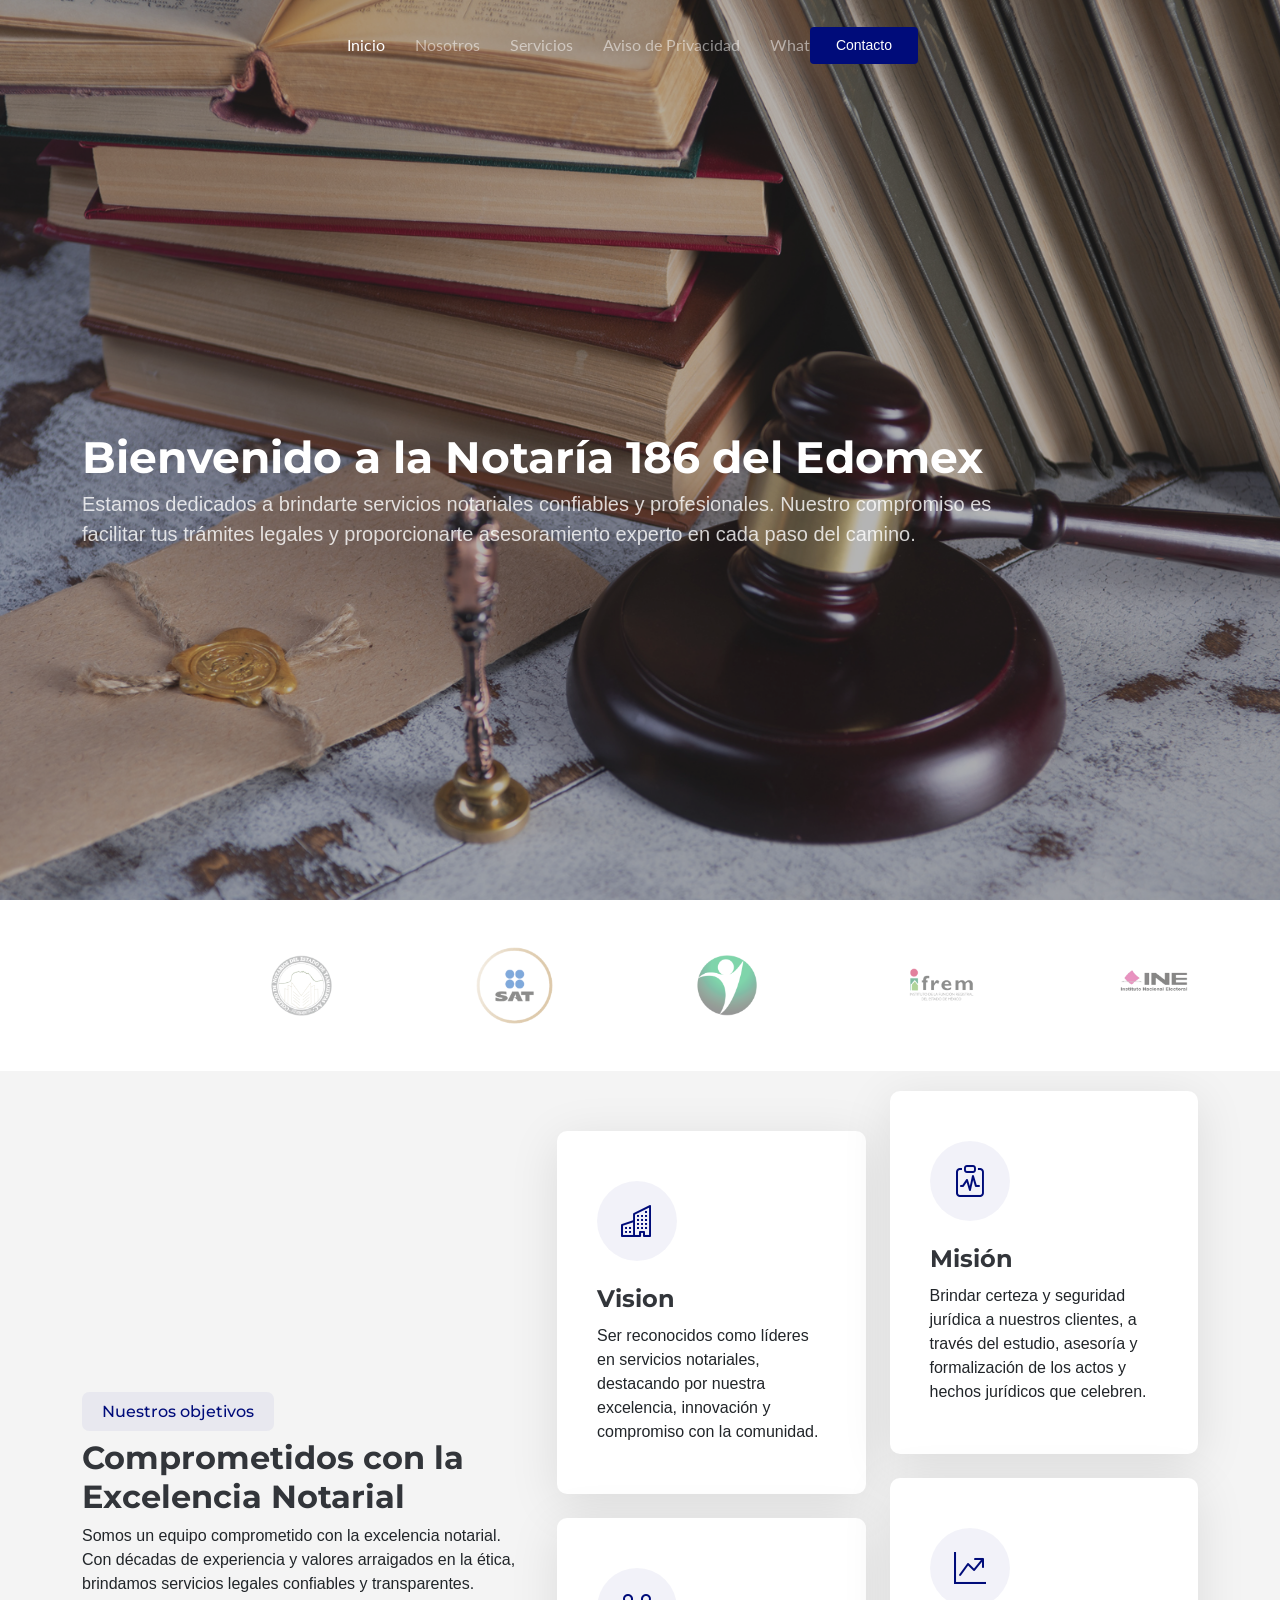
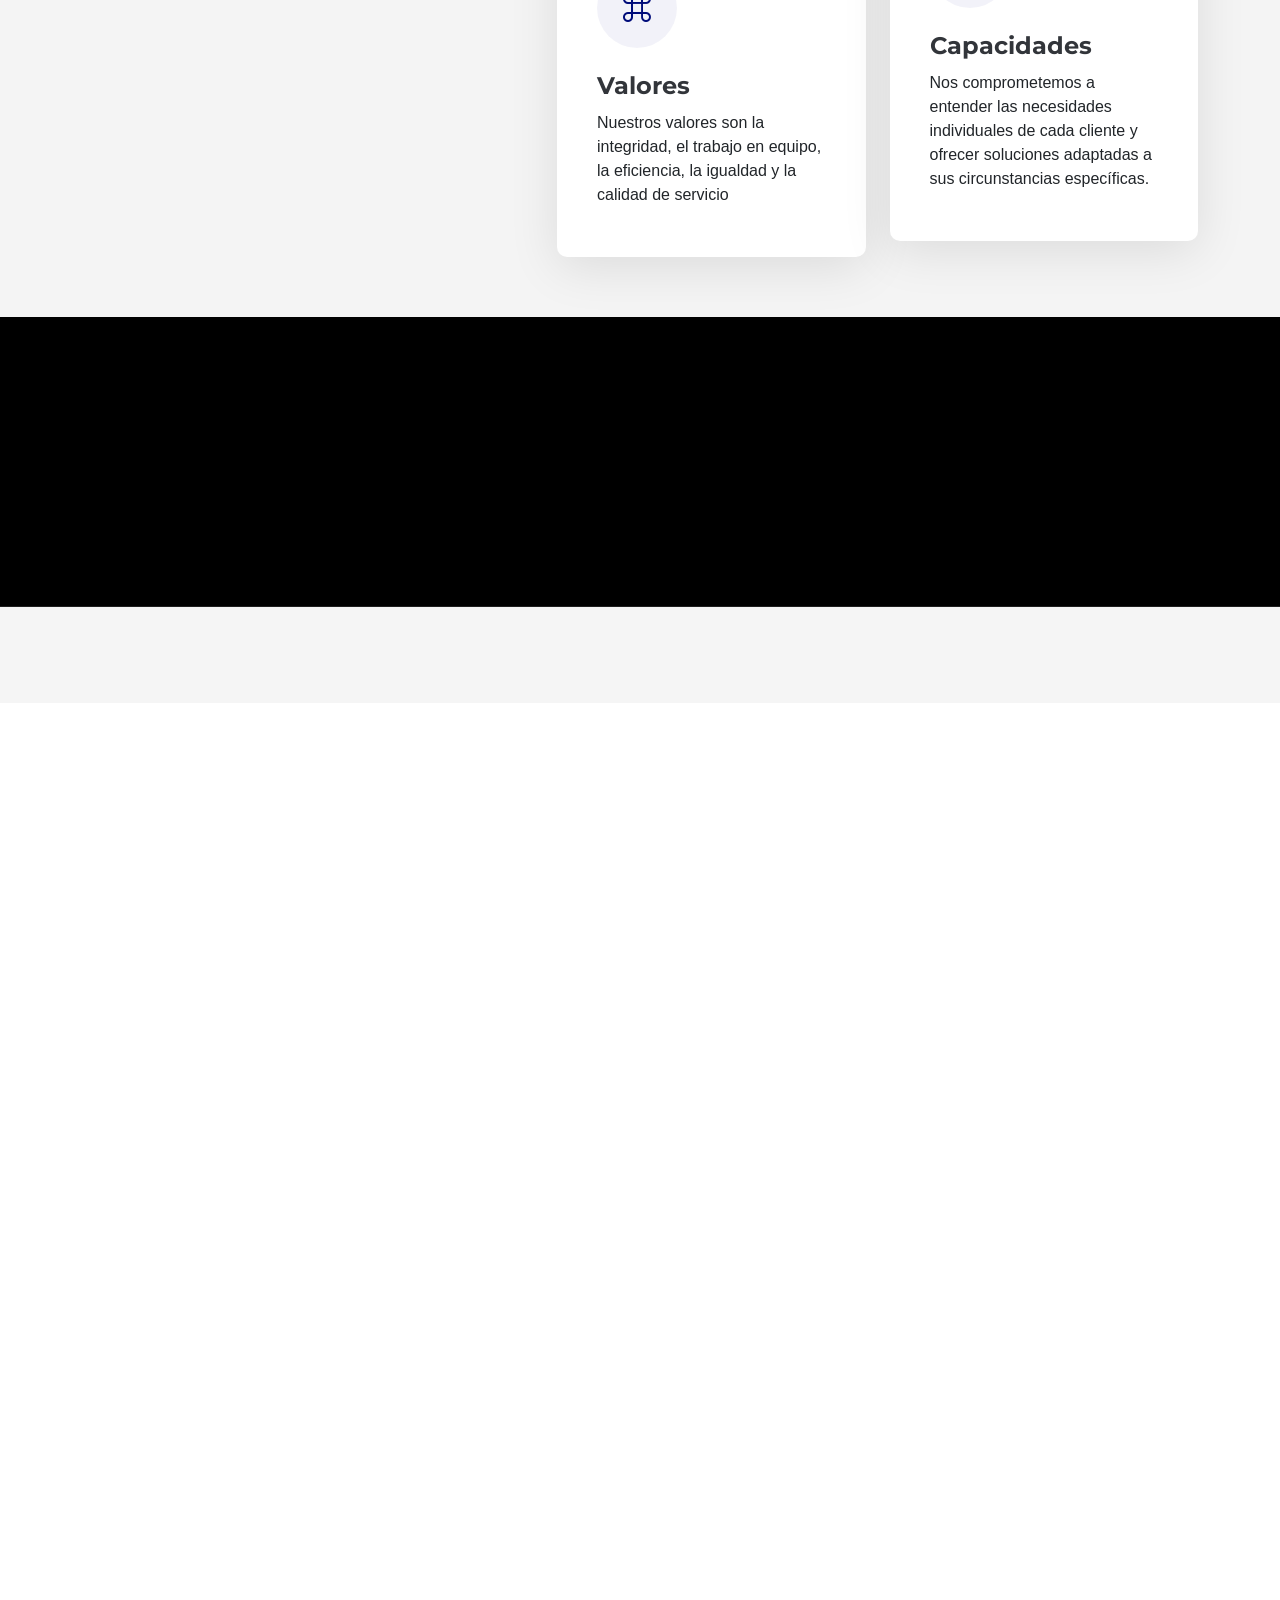
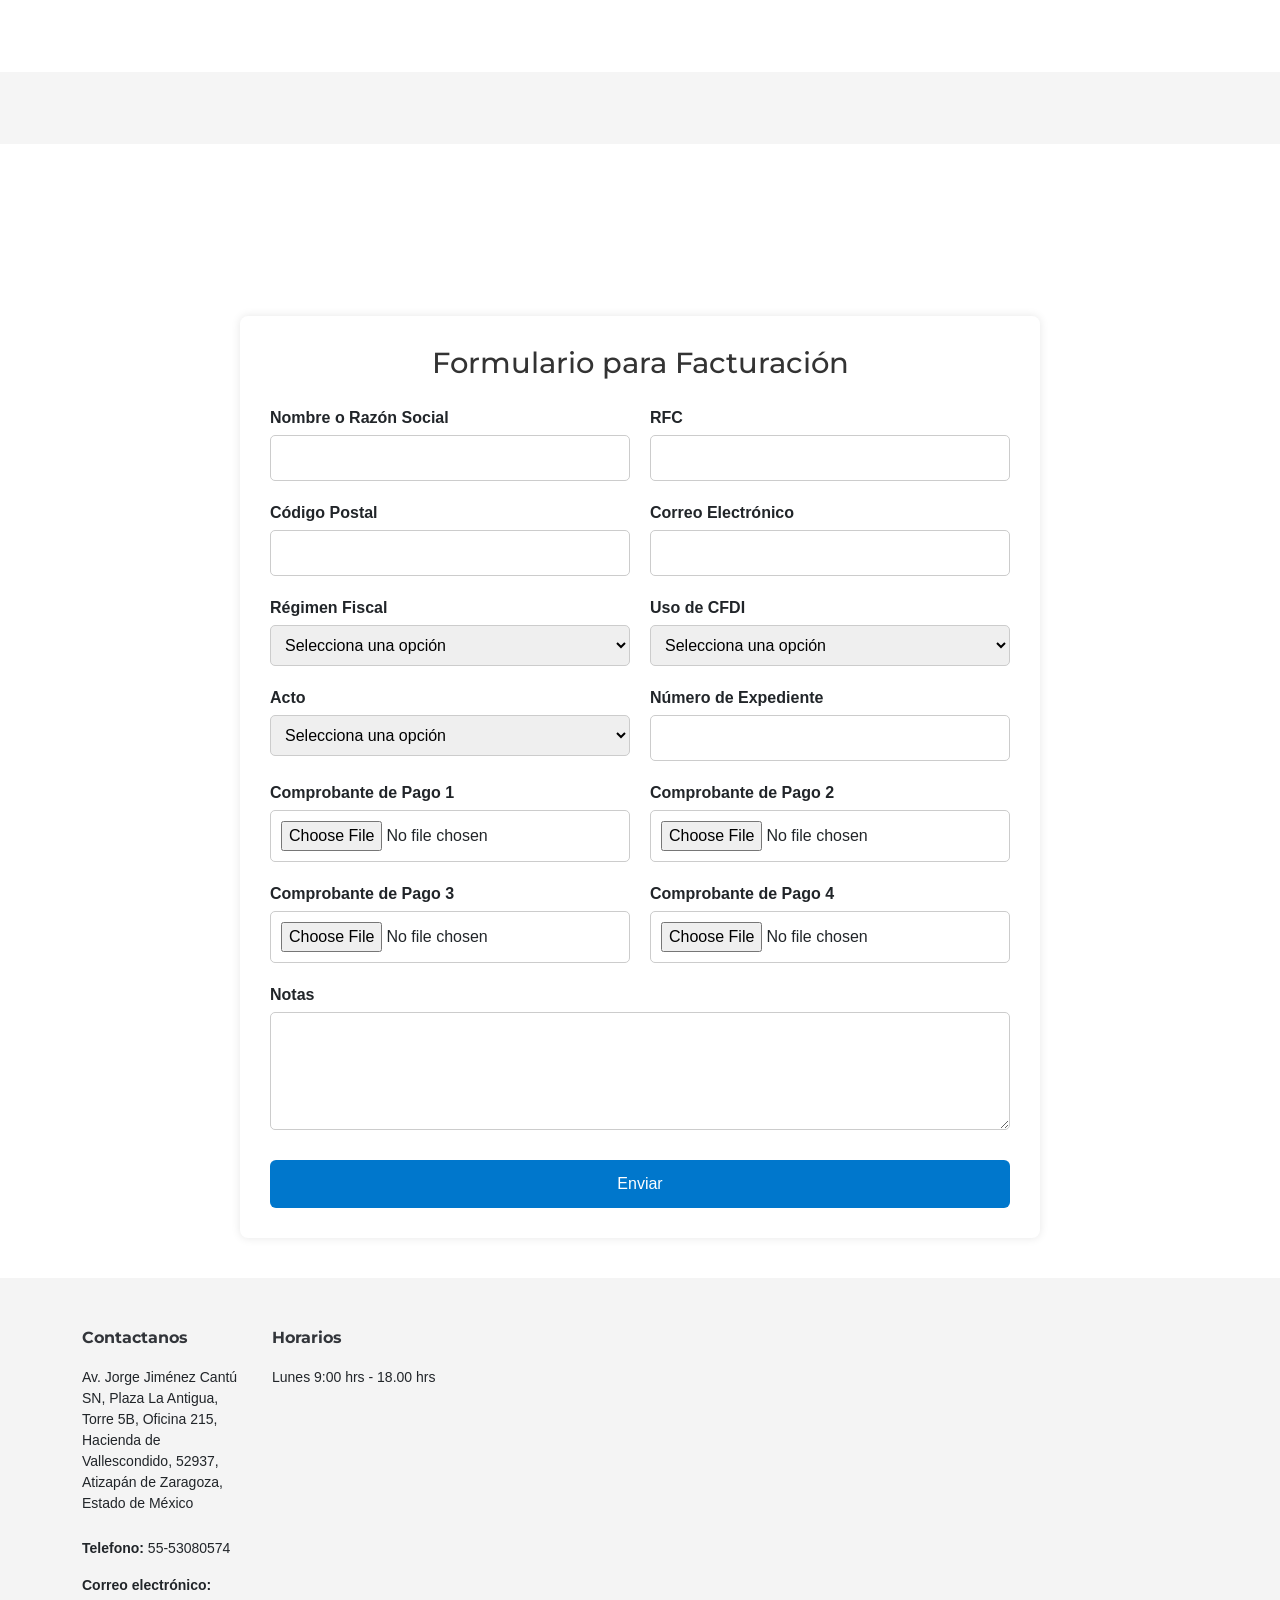
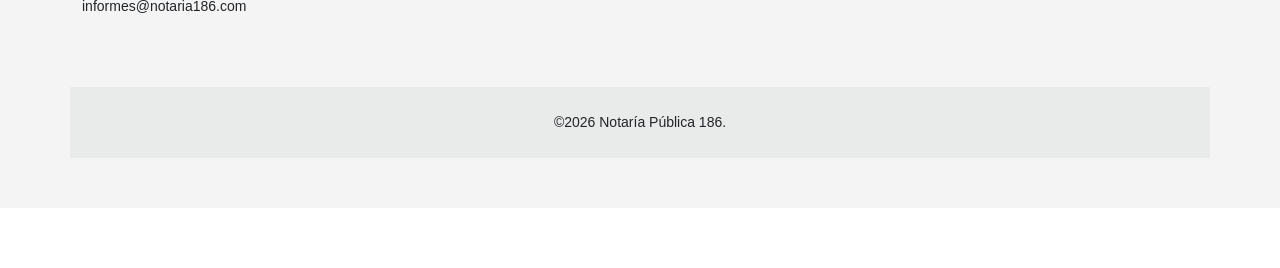
==== index.html @ 9c042d52 "Update index.html" ====
<!DOCTYPE html>
<html lang="es">

<head>
  <meta charset="utf-8">
  <meta content="width=device-width, initial-scale=1.0" name="viewport">

  <title>Notaría Pública 186</title>
  <meta content="" name="description">
  <meta content="" name="keywords">

  <!-- Favicons -->
  <link href="assets/img/logot.png" rel="icon">
  <link href="assets/img/apple-touch-icon.png" rel="apple-touch-icon">

  <!-- Fonts -->
  <link href="https://fonts.googleapis.com" rel="preconnect">
  <link href="https://fonts.gstatic.com" rel="preconnect">
  <link href="https://fonts.googleapis.com/css2?family=Open+Sans:ital,wght@0,300;0,400;0,500;0,600;0,700;0,800;1,300;1,400;1,500;1,600;1,700;1,800&amp;family=Montserrat:ital,wght@0,100;0,200;0,300;0,400;0,500;0,600;0,700;0,800;0,900;1,100;1,200;1,300;1,400;1,500;1,600;1,700;1,800;1,900&amp;family=Lato:ital,wght@0,100;0,300;0,400;0,700;0,900;1,100;1,300;1,400;1,700;1,900&amp;display=swap" rel="stylesheet">

  <!-- Vendor CSS Files -->
  <link href="assets/vendor/bootstrap/css/bootstrap.min.css" rel="stylesheet">
  <link href="assets/vendor/bootstrap-icons/bootstrap-icons.css" rel="stylesheet">
  <link href="assets/vendor/glightbox/css/glightbox.min.css" rel="stylesheet">
  <link href="assets/vendor/swiper/swiper-bundle.min.css" rel="stylesheet">
  <link href="assets/vendor/aos/aos.css" rel="stylesheet">

  <!-- Template Main CSS File -->
  <link href="assets/css/main.css" rel="stylesheet">
  <link href="assets/css/form.css" rel="stylesheet">

  <!-- =======================================================
  * Template Name: Append
  * Updated: Jan 09 2024 with Bootstrap v5.3.2
  * Template URL: https://bootstrapmade.com/append-bootstrap-website-template/
  * Author: BootstrapMade.com
  * License: https://bootstrapmade.com/license/
  ======================================================== -->
</head>

<body class="index-page" data-bs-spy="scroll" data-bs-target="#navmenu">

  <!-- ======= Header ======= -->
  <header id="header" class="header fixed-top d-flex align-items-center">
    <div class="container-fluid d-flex align-items-center justify-content-between">

      <a href="index.html" class="logo d-flex align-items-center me-auto me-xl-0">
        <!-- Uncomment the line below if you also wish to use an image logo -->
        <!-- <img src="assets/img/logo.png" alt=""> -->
        <img src="">
      </a>

      <!-- Nav Menu -->
      <nav id="navmenu" class="navmenu">
        <ul>
          <li><a href="#hero" class="active">Inicio</a></li>
          <li><a href="#about">Nosotros</a></li>
         <!-- <li><a href="portfolio-details.html">Beneficios</a></li> -->
          <li><a href="#services">Servicios</a></li>
          <!--<li><a href="#features">Nosotros</a></li> -->
          <!--<li><a href="#faq">Preguntas</a></li> -->
          <!-- <li><a href="index.html#recent-posts">Actualizaciones</a></li> -->
          <li><a href="privacidad.html" target="_blank">Aviso de Privacidad</a></li>
         <!--  <li><a href="index.html#portfolio">Portfolio</a></li> -->
          
         <li><a href="https://wa.me/525524948811" >WhatsApp</a></li>
         
        </ul>

        <i class="mobile-nav-toggle d-xl-none bi bi-list"></i>
      </nav><!-- End Nav Menu -->

     <a class="btn-getstarted" href="#contact" style="position:relative; right: 350px;">Contacto</a>

    </div>
  </header><!-- End Header -->

  <main id="main">

    <!-- Hero Section - Home Page -->
    <section id="hero" class="hero">

      <img src="assets/img/1_.png" alt="" data-aos="fade-in">

      <div class="container">
        <div class="row">
          <div class="col-lg-10">
            <h2 data-aos="fade-up" data-aos-delay="100">Bienvenido a la Notaría 186 del Edomex </h2>
            <p data-aos="fade-up" data-aos-delay="200">Estamos dedicados a brindarte servicios notariales confiables y profesionales. Nuestro compromiso es facilitar tus trámites legales y proporcionarte asesoramiento experto en cada paso del camino.</p>
          </div>
          <!-- <div class="col-lg-5">
            <form action="#" class="sign-up-form d-flex" data-aos="fade-up" data-aos-delay="300">
              <input type="text" class="form-control" placeholder="Enter email address">
              <input type="submit" class="btn btn-primary" value="Sign up">
            </form>
          </div> -->
        </div>
      </div>

    </section><!-- End Hero Section -->

    <!-- Clients Section - Home Page -->
    <section id="clients" class="clients">

      <div class="container-fluid" data-aos="fade-up">

        <div class="row gy-4">

          <div class="col-xl-2 col-md-3 col-6 client-logo">
            <a href="https://www.notariadomexicano.org.mx" target="_blank"><img src="assets/img/clients/1.png" class="img-fluid" alt=""></a>
          </div><!-- End Client Item -->

          <div class="col-xl-2 col-md-3 col-6 client-logo">
            <a href="http://colegiodenotariostamaulipas.com" target="_blank"><img src="assets/img/clients/2.png" class="img-fluid" alt=""></a>
          </div><!-- End Client Item -->

          <div class="col-xl-2 col-md-3 col-6 client-logo">
            <a href="https://www.sat.gob.mx/home" target="_blank"><img src="assets/img/clients/3.png" class="img-fluid" alt=""></a>
          </div><!-- End Client Item -->

          <div class="col-xl-2 col-md-3 col-6 client-logo">
            <a href="https://www.gob.mx/curp/" target="_blank"><img src="assets/img/clients/4.png" class="img-fluid" alt=""></a>
          </div><!-- End Client Item -->

          <div class="col-xl-2 col-md-3 col-6 client-logo">
            <a href="https://ifrem.edomex.gob.mx" target="_blank"><img src="assets/img/clients/5.png" class="img-fluid" alt=""></a>
          </div><!-- End Client Item -->

          <div class="col-xl-2 col-md-3 col-6 client-logo">
            <a href="https://www.ine.mx" target="_blank"><img src="assets/img/clients/6.png" class="img-fluid" alt=""></a>
          </div><!-- End Client Item -->

        </div>

      </div>

    </section><!-- End Clients Section -->

    <!-- About Section - Home Page -->
    <section id="about" class="about">

      <div class="container" data-aos="fade-up" data-aos-delay="100">
        <div class="row align-items-xl-center gy-5">

          <div class="col-xl-5 content">
            <h3>Nuestros objetivos</h3>
            <h2> Comprometidos con la Excelencia Notarial</h2>
            <p>Somos un equipo comprometido con la excelencia notarial. Con décadas de experiencia y valores arraigados en la ética, brindamos servicios legales confiables y transparentes.</p>
            <!--<a href="portfolio-details.html" class="read-more"><span>Ver más...</span><i class="bi bi-arrow-right"></i></a> -->
          </div>

          <div class="col-xl-7">
            <div class="row gy-4 icon-boxes">

              <div class="col-md-6" data-aos="fade-up" data-aos-delay="200">
                <div class="icon-box">
                  <i class="bi bi-buildings"></i>
                  <h3>Vision</h3>
                  <p>Ser reconocidos como líderes en servicios notariales, destacando por nuestra excelencia, innovación y compromiso con la comunidad.</p>
                </div>
              </div> <!-- End Icon Box -->

              <div class="col-md-6" data-aos="fade-up" data-aos-delay="300">
                <div class="icon-box">
                  <i class="bi bi-clipboard-pulse"></i>
                  <h3>Misión</h3>
                  <p>Brindar certeza y seguridad jurídica a nuestros clientes, a través del estudio, asesoría y formalización de los actos y hechos jurídicos que celebren.</p>
                </div>
              </div> <!-- End Icon Box -->

              <div class="col-md-6" data-aos="fade-up" data-aos-delay="400">
                <div class="icon-box">
                  <i class="bi bi-command"></i>
                  <h3>Valores</h3>
                  <p>Nuestros valores son la integridad, el trabajo en equipo, la eficiencia, la igualdad y la calidad de servicio</p>
                </div>
              </div> <!-- End Icon Box -->

              <div class="col-md-6" data-aos="fade-up" data-aos-delay="500">
                <div class="icon-box">
                  <i class="bi bi-graph-up-arrow"></i>
                  <h3>Capacidades</h3>
                  <p>Nos comprometemos a entender las necesidades individuales de cada cliente y ofrecer soluciones adaptadas a sus circunstancias específicas.</p>
                </div>
              </div> <!-- End Icon Box -->

            </div>
          </div>

        </div>
      </div>

    </section><!-- End About Section -->

    <!-- Stats Section - Home Page -->
    <section id="call-to-action" class="call-to-action">

      <img src="assets/img/img_1.jpg" alt="">

      <div class="container">
        <div class="row justify-content-center" data-aos="zoom-in" data-aos-delay="100">
          <div class="col-xl-10">
            <div class="text-center">
              <h3>En nuestra práctica notarial</h3>
              <p>Nos comprometemos a brindar certeza y seguridad a cada paso de tus procesos legales. Cada firma, cada documento, representa nuestra dedicación a la autenticidad y la integridad, asegurando que tus acuerdos estén respaldados por un servicio profesional y confiable.</p>
              <!-- <a class="cta-btn" href="#">Call To Action</a> -->
            </div>
          </div>
        </div>
      </div>

    </section><!-- End Call-to-action Section -->
<br><br><br><br>
    <!-- Services Section - Home Page -->
    <section id="services" class="services">
      <!--  Section Title -->
      <div class="container section-title" data-aos="fade-up">
        <h2>Servicios</h2>
        <p>Conozca nuestros servicios</p>
       
      </div><!-- End Section Title -->


      <div class="container">
        <div class="col-xl-5 content">
         <!-- <a class="btn-getstarted" href="services-details.html">Ver más servicios -- ></a> -->
        </div>
        <br><br>

        <div class="row gy-4">

          <div class="col-lg-6 " data-aos="fade-up" data-aos-delay="100">
            <div class="service-item d-flex">
              <div class="icon flex-shrink-0"><i class="bi bi-briefcase"></i></div>
              <div>
                <h4 class="title"><a class="stretched-link">Compraventas</a></h4>
                <p class="description">Requisitos:
                  <ul>
                    <li><strong>Inmueble:</strong>
                      <ul>
                        <li>Título de propiedad.</li>
                        <li>Boleta Predial Actualizada y Pagada.</li>
                        <li>Boleta de Agua Actualizada y Pagada.</li>
                      </ul>
                    </li>
                    <li><strong>Vendedor y Comprador:</strong>
                      <ul>
                        <li>Identificación Oficial Vigente.</li>
                        <li>CURP.</li>
                        <li>Constancia de Situación Fiscal.</li>
                        <li>Acta de Nacimiento.</li>
                        <li>Acta de Matrimonio.</li>
                        <li>Formato de Generales (<a href="generales.pdf">Descargar aquí</a>).</li>
                      </ul>
                    </li>
                  </ul></p>
              </div>
            </div>
          </div>
          <!-- End Service Item -->

          <div class="col-lg-6 " data-aos="fade-up" data-aos-delay="200">
            <div class="service-item d-flex">
              <div class="icon flex-shrink-0"><i class="bi bi-card-checklist"></i></div>
              <div>
                <h4 class="title"><a  class="stretched-link">Donaciones</a></h4>
                <p class="description">Requisitos:<ul>
                  <li><strong>Inmueble:</strong>
                    <ul>
                      <li>Título de propiedad.</li>
                      <li>Boleta Predial Actualizada y Pagada.</li>
                      <li>Boleta de Agua Actualizada y Pagada.</li>
                    </ul>
                  </li>
                  <li><strong>Vendedor y Comprador:</strong>
                    <ul>
                      <li>Identificación Oficial Vigente.</li>
                      <li>CURP.</li>
                      <li>Constancia de Situación Fiscal.</li>
                      <li>Acta de Nacimiento.</li>
                      <li>Acta de Matrimonio.</li>
                      <li>Formato de Generales (<a href="generales.pdf">Descargar aquí</a>).</li>
                    </ul>
                  </li>
                </ul></p>
              </div>
            </div>
          </div><!-- End Service Item -->

          <div class="col-lg-6 " data-aos="fade-up" data-aos-delay="300">
            <div class="service-item d-flex">
              <div class="icon flex-shrink-0"><i class="bi bi-bar-chart"></i></div>
              <div>
                <h4 class="title"><a  class="stretched-link">Cancelaciones de Hipoteca</a></h4>
                <p class="description">Requisitos: 
                  <ul>
                    <li><strong>Inmueble:</strong>
                      <ul>
                        <li>Título de propiedad de la apertura de hipoteca.</li>
                        <li>Carta Instrucción expedida por la Institución dirigida a la Notaría 186 del Estado de México.</li>
                      </ul>
                    </li>
                    <li><strong>Solicitante:</strong>
                      <ul>
                        <li>Identificación Oficial Vigente.</li>
                        <li>CURP.</li>
                        <li>Constancia de Situación Fiscal.</li>
                        <li>Acta de Nacimiento.</li>
                        <li>Formato de Generales (<a href="generales.pdf">Descargar aquí</a>).</li>
                      </ul>
                    </li>
                  </ul>
                </p>
              </div>
            </div>
          </div><!-- End Service Item -->

          <div class="col-lg-6 " data-aos="fade-up" data-aos-delay="400">
            <div class="service-item d-flex">
              <div class="icon flex-shrink-0"><i class="bi bi-binoculars"></i></div>
              <div>
                <h4 class="title"><a  class="stretched-link">Constitución de Sociedades</a></h4>
                <p class="description">Requisitos:
                  <ul>
                    <li><strong>Socios:</strong>
                      <ul>
                        <li>Identificación Oficial Vigente.</li>
                        <li>Comprobante de Domicilio.</li>
                        <li>CURP.</li>
                        <li>Constancia de Situación Fiscal.</li>
                        <li>Acta de Nacimiento.</li>
                        <li>Acta de Matrimonio.</li>
                        <li>Formato de Constitución de Sociedad</li>

                      </ul>
                    </li>
                  </ul>
                  
                </p>
              </div>
            </div>
          </div><!-- End Service Item -->

          <div class="col-lg-6 " data-aos="fade-up" data-aos-delay="500">
            <div class="service-item d-flex">
              <div class="icon flex-shrink-0"><i class="bi bi-brightness-high"></i></div>
              <div>
                <h4 class="title"><a class="stretched-link">Protocolización de Actas de Asamblea</a></h4>
                <p class="description">Requisitos:
                  <ul>
                    <li><strong>Sociedad:</strong>
                      <ul>
                        <li>Acta de Asamblea que se pretende protocolizar firmada en original.</li>
                        <li>Acta Constitutiva de la Sociedad.</li>
                        <li>Protocolizaciones anteriores.</li>
                        <li>Constancia de Situación Fiscal.</li>
                      </ul>
                    </li>
                    <li><strong>Delegado:</strong>
                      <ul>
                        <li>Identificación Oficial Vigente.</li>
                        <li>Comprobante de Domicilio.</li>
                        <li>CURP.</li>
                        <li>Constancia de Situación Fiscal.</li>
                        <li>Acta de Nacimiento.</li>
                        <li>Acta de Matrimonio.</li>
                        <li>Formato de Generales (<a href="generales.pdf">Descargar aquí</a>).</li>
                      </ul>
                    </li>
                  </ul>
                  
                </p>
              </div>
            </div>
          </div><!-- End Service Item -->

          <div class="col-lg-6 " data-aos="fade-up" data-aos-delay="600">
            <div class="service-item d-flex">
              <div class="icon flex-shrink-0"><i class="bi bi-calendar4-week"></i></div>
              <div>
                <h4 class="title"><a  class="stretched-link">Poderes Persona Física o Moral</a></h4>
                <p class="description">Requisitos: 
                  <ul>
                    <li><strong>Requisitos:</strong>
                      <ul>
                        <li><strong>Poderdante y Apoderado:</strong>
                          <ul>
                            <li>Identificación Oficial Vigente.</li>
                            <li>CURP.</li>
                            <li>Constancia de Situación Fiscal.</li>
                            <li>Acta de Nacimiento.</li>
                            <li>Acta de Matrimonio.</li>
                            <li>Formato de Generales (<a href="generales.pdf">Descargar aquí</a>).</li>
                          </ul>
                        </li>
                        <li>En caso de ser persona moral se requiere también la escritura que avale la Personalidad.</li>
                        <li><strong>Inmueble:</strong>
                          <ul>
                            <li>Título de propiedad.</li>
                          </ul>
                        </li>
                      </ul>
                    </li>
                  </ul>
                  
                </p>
              </div>
            </div>
          </div><!-- End Service Item -->
          <div class="col-lg-6 " data-aos="fade-up" data-aos-delay="600">
            <div class="service-item d-flex">
              <div class="icon flex-shrink-0"><i class="bi bi-calendar4-week"></i></div>
              <div>
                <h4 class="title"><a  class="stretched-link">Testamentos</a></h4>
                <p class="description"> Requisitos:
                 
                      <ul>
                        <li><strong>Testador:</strong>
                          <ul>
                            <li>Identificación Oficial Vigente.</li>
                            <li>CURP.</li>
                            <li>Acta de Nacimiento.</li>
                            <li>Acta de Matrimonio.</li>
                            <li>Último testamento (si cuenta con uno).</li>
                            <li>Formato de Testamento (<a href="testamento.pdf">Descargar aquí</a>).</li>
                          </ul>
                        </li>
                        <li>En caso que el testador no pueda/sepa: leer, ver, escuchar, firmar, será <strong>OBLIGATORIO</strong> que comparezcan <strong>DOS testigos</strong> que no sean familiares del testador o de los herederos.</li>
                        <li><strong>Testigos:</strong>
                          <ul>
                            <li>Identificación Oficial Vigente.</li>
                            <li>CURP.</li>
                            <li>Acta de Nacimiento.</li>
                            <li>Formato de Generales (<a href="generales.pdf">Descargar aquí</a>).</li>
                          </ul>
                        </li>
                      </ul>
                    </li>
                 
                  
                </p>
              </div>
            </div>
          </div><!-- End Service Item -->
          <div class="col-lg-6 " data-aos="fade-up" data-aos-delay="600">
            <div class="service-item d-flex">
              <div class="icon flex-shrink-0"><i class="bi bi-calendar4-week"></i></div>
              <div>
                <h4 class="title"><a  class="stretched-link">Sucesiones Testamentarias e Intestamentarias</a></h4>
                <p class="description">Requisitos: 
                  <ul>
                    <li><strong>De Cujus:</strong>
                      <ul>
                        <li>Testamento en original, en caso de contar con el.</li>
                        <li>Acta de Nacimiento.</li>
                        <li>Acta de Defunción.</li>
                        <li>Acta de Matrimonio.</li>
                      </ul>
                    </li>
                    <li><strong>Herederos y Albacea:</strong>
                      <ul>
                        <li>Identificación Oficial Vigente.</li>
                        <li>CURP.</li>
                        <li>Acta de Nacimiento.</li>
                        <li>Formato de Generales (<a href="generales.pdf">Descargar aquí</a>).</li>
                      </ul>
                    </li>
                    <li><strong>Inmuebles de la masa hereditaria:</strong>
                      <ul>
                        <li>Título de propiedad.</li>
                        <li>Boleta Predial Actualizada y Pagada.</li>
                        <li>Boleta de Agua Actualizada y Pagada.</li>
                      </ul>
                    </li>
                  </ul>
                  
                  
                </p>
              </div>
            </div>
          </div><!-- End Service Item -->
          <div class="col-lg-6 " data-aos="fade-up" data-aos-delay="600">
            <div class="service-item d-flex">
              <div class="icon flex-shrink-0"><i class="bi bi-calendar4-week"></i></div>
              <div>
                <h4 class="title"><a  class="stretched-link">Notificaciones y Fe de Hechos</a></h4>
                <p class="description">Requisitos: 
                  <ul>
                    <li><strong>Requisitos:</strong>
                      <ul>
                        <li>Carta Instrucción dirigida a la Notaría 186 del Estado de México con las instrucciones para realizar la diligencia.</li>
                        <li>Documento a Notificar (si es el caso).</li>
                      </ul>
                    </li>
                    <li><strong>Solicitante:</strong>
                      <ul>
                        <li>Identificación Oficial Vigente.</li>
                        <li>CURP.</li>
                        <li>Constancia de Situación Fiscal.</li>
                        <li>Formato de Generales (<a href="generales.pdf">Descargar aquí</a>).</li>
                      </ul>
                    </li>
                    <li>En caso de ser persona moral se requiere también la escritura que avale la Personalidad y el Acta Constitutiva.</li>
                  </ul>
                  
                  
                </p>
              </div>
            </div>
          </div><!-- End Service Item -->
          

        </div>
        
      </div>
      

    </section><!-- End Services Section -->
    <br><br><br>

    <!-- Features Section - Home Page -->
    <section id="features" class="features">
<br><br><br>
     
     <!-- <div class="container section-title" data-aos="fade-up">
        <h2>Acerca de Nosotros</h2>
        <p>Garantizamos certeza y profesionalismo en cada documento.</p>
      </div>

      <div class="container">

        <div class="row gy-4 align-items-center features-item">
          <div class="col-lg-5 order-2 order-lg-1" data-aos="fade-up" data-aos-delay="200">
            <h3>En Notaría Pública No. 27</h3>
            <p>
              Nos enorgullece ofrecer servicios notariales de calidad con un
               enfoque centrado en el cliente. Con x años de experiencia en el campo, nuestro notario principal, [Nombre del Notario], lidera un equipo dedicado y profesional.
            </p>
           
          </div>
          
          <div class="col-lg-7 order-1 order-lg-2 d-flex align-items-center" data-aos="zoom-out" data-aos-delay="100">
            <div class="image-stack">
              <img src="assets/img/5_.png" alt="" class="stack-front">
              <img src="assets/img/4_.png" alt="" class="stack-back">
            </div>
            
          </div>
          
        </div>

        <div class="row gy-4 align-items-stretch justify-content-between features-item ">
          <div class="col-lg-6 d-flex align-items-center features-img-bg" data-aos="zoom-out">
            <img src="assets/img/Photo%20by%20Karolina%20Grabowska%20on%20Pexels.jfif.jpeg" class="img-fluid" alt="">
          </div>
          <div class="col-lg-5 d-flex justify-content-center flex-column" data-aos="fade-up">
            <h3>Nos destacamos por nuestra ética de trabajo, integridad y compromiso con la excelencia.</h3>
            <p>En cada transacción notarial,
               nos esforzamos por proporcionar asesoramiento experto y garantizar la satisfacción de nuestros clientes. Nuestro objetivo es simplificar el proceso notarial, haciendo que sea accesible, comprensible y eficiente para cada persona que busca nuestros servicios.</p>
            <ul>
              <li><i class="bi bi-check"></i> <span>
                Ética, Integridad y Compromiso</span></li>
              <li><i class="bi bi-check"></i><span>Asesoramiento Experto y Satisfacción del Cliente</span></li>
              <li><i class="bi bi-check"></i> <span>Accesibilidad, Comprensión y Eficiencia</span>.</li>
            </ul>
        
          </div>
        </div>

      </div>

    </section>


        </div>

      </div>

    </section>
    <section id="call-to-action" class="call-to-action">

      <img src="assets/img/1_.png" alt="">

      <div class="container">
        <div class="row justify-content-center" data-aos="zoom-in" data-aos-delay="100">
          <div class="col-xl-10">
            <div class="text-center">
              <h3>¡Gracias!</h3>
              <p>Notaría de confianza, servicios de calidad.</p>
              <a class="cta-btn" href="#contact">Contactanos</a>
            </div>
          </div>
        </div>
      </div>

    </section>
    <section id="faq" class="faq">

      <div class="container">

        <div class="row gy-4">

          <div class="col-lg-4" data-aos="fade-up" data-aos-delay="100">
            <div class="content px-xl-5">
              <h3><span>Preguntas </span><strong>Frecuentes</strong></h3>
              <p>
                Encuentra respuestas a las preguntas más comunes sobre nuestros servicios notariales.
                 Si no encuentras lo que buscas, no dudes en contactarnos. Estamos aquí para proporcionarte la información que necesitas de manera clara y accesible.
              </p>
            </div>
          </div>

          <div class="col-lg-8" data-aos="fade-up" data-aos-delay="200">

            <div class="faq-container">
              <div class="faq-item faq-active">
                <h3><span class="num">1.</span> <span>¿Qué es un notario y cuál es su función?</span></h3>
                <div class="faq-content">
                  <p>Un notario es un profesional legal designado para autenticar documentos y actos jurídicos. Su función principal es asegurar la legalidad y validez de estos documentos, proporcionando una capa adicional de certificación y seguridad jurídica.</p>
                </div>
                <i class="faq-toggle bi bi-chevron-right"></i>
              </div>

              <div class="faq-item">
                <h3><span class="num">2.</span> <span>¿Cuándo debo acudir a un notario?</span></h3>
                <div class="faq-content">
                  <p>Te recomendamos acudir a un notario en situaciones legales importantes, como la firma de contratos, la elaboración de testamentos, la compra o venta de propiedades, y otros eventos que requieran una validación legal.</p>
                </div>
                <i class="faq-toggle bi bi-chevron-right"></i>
              </div>

              <div class="faq-item">
                <h3><span class="num">3.</span> <span>¿Cuáles son los documentos que pueden ser notarizados?</span></h3>
                <div class="faq-content">
                  <p>Los documentos comúnmente notarizados incluyen poderes legales, contratos de todo tipo, testamentos, declaraciones juradas, y otros documentos legales que requieran autenticación y validez jurídica.</p>
                </div>
                <i class="faq-toggle bi bi-chevron-right"></i>
              </div>

              <div class="faq-item">
                <h3><span class="num">4.</span> <span>¿Cuánto tiempo lleva el proceso notarial?</span></h3>
                <div class="faq-content">
                  <p>El tiempo varía según el servicio notarial. Algunos documentos pueden ser notarizados en minutos, mientras que otros, como la redacción de testamentos, pueden requerir más tiempo para asegurar la precisión y cumplir con los requisitos legales.</p>
                </div>
                <i class="faq-toggle bi bi-chevron-right"></i>
              </div>

              <div class="faq-item">
                <h3><span class="num">5.</span> <span>¿Cuáles son los costos asociados a los servicios notariales?</span></h3>
                <div class="faq-content">
                  <p>Los costos varían según el servicio. En nuestra sección de Tarifas y Honorarios, encontrarás un desglose detallado de los costos asociados a cada servicio notarial, así como cualquier tarifa adicional.</p>
                </div>
                <i class="faq-toggle bi bi-chevron-right"></i>
              </div>

            </div>

          </div>
        </div>

      </div>

    </section>
                     
              <div class="swiper-pagination"></div>
            </div>

          </div>

        </div>

      </div>

    </section>
    <section id="recent-posts" class="recent-posts">

    
      <div class="container section-title" data-aos="fade-up">
        <h2>Actualizaciones</h2>
        <p>Mantente informado sobre cambios legales relevantes y noticias en el ámbito notarial. En Notaría Pública No. 27, estamos comprometidos a proporcionarte actualizaciones que impactan tu seguridad legal y bienestar.</p>
      </div>1 

      <div class="container">

        <div class="row gy-4">

          <div class="col-xl-4 col-md-6" data-aos="fade-up" data-aos-delay="100">
            <article>

              <div class="post-img">
                <img src="assets/img/actualizacion_uma.jpeg" alt="" class="img-fluid">
              </div>

              <p class="post-category">Noticia</p>

              <h2 class="title">
                <a href="blog-details.html">ACTUALIZACIONES VALORES UMA 
                </a>
              </h2>

              <div class="d-flex align-items-center">
                <img src="assets/img/inegi.png" alt="" class="img-fluid post-author-img flex-shrink-0">
                <div class="post-meta">
                  <p class="post-author">Inegi Informa</p>
                  <p class="post-date">
                    <time datetime="2022-01-01">9 ENERO, 2023</time>
                  </p>
                </div>
              </div>

            </article>
          </div>

          <div class="col-xl-4 col-md-6" data-aos="fade-up" data-aos-delay="200">
            <article>

              <div class="post-img">
                <video src="https://notaria27delestadodemexico.com.mx/assets/img/testamento.mp4" alt="" class="img-fluid">
              </div>

              <p class="post-category">Testamento</p>

              <h2 class="title">
                <a href="blog-details.html">SEPTIEMBRE, MES DEL TESTIMONIO</a>
              </h2>

              <div class="d-flex align-items-center">
                <img src="assets/img/clients/1.png" alt="" class="img-fluid post-author-img flex-shrink-0">
                <div class="post-meta">
                  <p class="post-author">Colegio Nacional del Notariado Mexicano</p>
                  <p class="post-date">
                    <time datetime="2022-01-01"> 1 SEPTIEMBRE, 2023</time>
                  </p>
                </div>
              </div>

            </article>
          </div>

          <div class="col-xl-4 col-md-6" data-aos="fade-up" data-aos-delay="300">
            <article>

              <div class="post-img">
                <img src="assets/img/blog/blog-3.jpg" alt="" class="img-fluid">
              </div>

              <p class="post-category">Página web</p>

              <h2 class="title">
                <a href="blog-details.html">Página web en proceso puedes explorar toda la información que nos caracteriza</a>
              </h2>

              <div class="d-flex align-items-center">
                <img src="assets/img/logot.png" alt="" class="img-fluid post-author-img flex-shrink-0">
                <div class="post-meta">
                  <p class="post-author">Notaría Pública No. 27</p>
                  <p class="post-date">
                    <time datetime="2022-01-01">Enero 22, 2024</time>
                  </p>
                </div>
              </div>

            </article>
          </div>

        </div>

      </div>

    </section>
    <section id="contact" class="contact">


      <div class="container section-title" data-aos="fade-up">
        <h2>Contactanos</h2>
        <p>Estamos aquí para ayudarte en cada paso del camino. Ponte en contacto con nosotros para recibir asesoramiento notarial confiable y personalizado. Tu tranquilidad es nuestra prioridad.</p>
      </div>

      <div class="container" data-aos="fade-up" data-aos-delay="100">

        <div class="row gy-4">

          <div class="col-lg-6">

            <div class="row gy-4">
             
              <div class="map-container">
                <iframe src="https://www.google.com/maps/embed?pb=!1m14!1m8!1m3!1d15043.8811588936!2d-99.232516!3d19.499914!3m2!1i1024!2i768!4f13.1!3m3!1m2!1s0x85d202dfc4e20c13%3A0x4c926dba70ee7329!2sNotaria%20Publica%2027!5e0!3m2!1ses!2smx!4v1705598229579!5m2!1ses!2smx" width="100%" height="100%" style="border:0;" allowfullscreen="" loading="lazy" referrerpolicy="no-referrer-when-downgrade"></iframe>
              </div>
              
            </div>

          </div>

          <div class="col-lg-6">
            <form action="https://notaria27delestadodemexico.com.mx/forms/contact.php" method="post" role="form" class="php-email-form">
            <input
    type="hidden"
    name="_feedback.success.title"
    value="Tu factura fue solicitada con éxito"
  />
              <div class="form-group">
                  <input type="text" name="Nombre" class="form-control" id="name" placeholder="Nombre" required>
 
              </div>
              <div class="form-group mt-3">
                  <input type="email" class="form-control" name="Correo_electronico" id="email" placeholder="Correo electrónico" required>
              </div>
              <div class="form-group mt-3">
                
                  <input type="text" class="form-control" name="Asunto" id="subject" placeholder="Asunto" required>
              </div>
              <div class="form-group mt-3">
                  <textarea class="form-control" name="Mensaje" rows="5" placeholder="Mensaje" required></textarea>
              </div>
              <div class="my-3">
                  <div class="loading"></div>
                  <div class="error-message"></div>
                  <div class="sent-message"></div>
              </div>
              <div class="text-center">
                  <button type="submit">Enviar Mensaje</button>
              </div>
          </form>
          </div>

        </div>

      </div>

    </section>

  </main> -->
   <div class="form-container">
    <h1>Formulario para Facturación</h1>
    <form action="https://submit-form.com/UiZswvXC2">
      <div class="form-group">
        <label for="nombre">Nombre o Razón Social</label>
        <input type="text" id="nombre" name="nombre" required />
      </div>

      <div class="form-group">
        <label for="rfc">RFC</label>
        <input type="text" id="rfc" name="rfc" required />
      </div>

      <div class="form-group">
        <label for="cp">Código Postal</label>
        <input type="text" id="cp" name="cp" required />
      </div>

      <div class="form-group">
        <label for="email">Correo Electrónico</label>
        <input type="email" id="email" name="email" required />
      </div>

      <div class="form-group">
        <label for="regimen">Régimen Fiscal</label>
        <select id="regimen" name="regimen" required>
          <option value="">Selecciona una opción</option>
          <option value="Actividades Agrícolas, Ganaderas, Sílvicolas">Actividades Agrícolas, Ganaderas, Sílvicolas</option>
          <option value="Arrendamiento">Arrendamiento</option>
          <option value="Coordinados">Coordinados</option>
          <option value="Demas ingresos">Demas ingresos</option>
          <option value="De los Regímenes Fiscales Preferentes y de las Empresas Multinacionales">De los Regímenes Fiscales Preferentes y de las Empresas Multinacionales</option>
          <option value="Enajenación de acciones en bolsa de valores">Enajenación de acciones en bolsa de valores</option>
          <option value="General de Ley Personas Morales">General de Ley Personas Morales</option>
          <option value="Hidrocarburos">Hidrocarburos</option>
          <option value="Incorporación Fiscal">Incorporación Fiscal</option>
          <option value="Ingresos por Dividendos (socios y accionistas)">Ingresos por Dividendos (socios y accionistas)</option>
          <option value="Ingresos por intereses">Ingresos por intereses</option>
          <option value="Incorporación Fiscal">Incorporación Fiscal</option>
          <option value="Opcional para Grupos de Sociedades">Opcional para Grupos de Sociedades</option>
          <option value="Personas Físicas con Actividades Empresariales y Profesionales">Personas Físicas con Actividades Empresariales y Profesionales</option>
        </select>
      </div>

      <div class="form-group">
        <label for="uso_cfdi">Uso de CFDI</label>
        <select id="uso_cfdi" name="uso_cfdi" required>
          <option value="">Selecciona una opción</option>
          <option value="Gastos en General">Gastos en General</option>
          <option value="Por Definir">Por Definir</option>
        </select>
      </div>

      <div class="form-group">
        <label for="acto">Acto</label>
        <select id="acto" name="acto" required>
          <option value="">Selecciona una opción</option>
          <option value="Adjudicación por Herencia">Adjudicación por Herencia</option>
          <option value="Cancelación de Hipoteca">Cancelación de Hipoteca</option>
          <option value="Cancelación de Reserva de Dominio">Cancelación de Reserva de Dominio</option>
          <option value="Compraventa">Compraventa</option>
          <option value="Constitución de Sociedad">Constitución de Sociedad</option>
          <option value="Copia Certificada">Copia Certificada</option>
          <option value="Cotejo">Cotejo</option>
          <option value="Divorcio">Divorcio</option>
          <option value="Donación">Donación</option>
          <option value="Fe de Hechos">Fe de Hechos</option>
          <option value="Información Testimonial">Información Testimonial</option>
          <option value="Notificación">Notificación</option>
          <option value="Poder">Poder</option>
          <option value="Protocolización de Acta de Asamblea">Protocolización de Acta de Asamblea</option>
          <option value="Ratificación">Ratificación</option>
          <option value="Subdivisión de Predios">Subdivisión de Predios</option>
          <option value="Sucesión Intestamentaria o Testamentaria">Sucesión Intestamentaria o Testamentaria</option>
          <option value="Testamento">Testamento</option>
          <option value="Otro...">Otro...</option>
        </select>
      </div>

      <div class="form-group">
        <label for="expediente">Número de Expediente</label>
        <input type="text" id="expediente" name="expediente" />
      </div>

      <div class="form-group">
        <label for="comprobante1">Comprobante de Pago 1</label>
        <input type="file" id="comprobante1" name="comprobante1" />
      </div>

      <div class="form-group">
        <label for="comprobante2">Comprobante de Pago 2</label>
        <input type="file" id="comprobante2" name="comprobante2" />
      </div>

      <div class="form-group">
        <label for="comprobante3">Comprobante de Pago 3</label>
        <input type="file" id="comprobante3" name="comprobante3" />
      </div>

      <div class="form-group">
        <label for="comprobante4">Comprobante de Pago 4</label>
        <input type="file" id="comprobante4" name="comprobante4" />
      </div>

      <div class="form-group">
        <label for="notas">Notas</label>
        <textarea id="notas" name="notas" rows="4"></textarea>
      </div>

      <button type="submit">Enviar</button>
    </form>
  </div>

  <footer id="footer" class="footer">

    <div class="container footer-top">
      <div class="row gy-4" style="display: flex; justify-content: left; align-items: start; flex-direction: row;">
        <!--<div class="col-lg-5 col-md-12 footer-about">
          <a href="index.html"><img src="assets/img/logoh1.png" width="75%"></a>
        
          <p>En nuestra notaría, nos enorgullece ofrecer servicios notariales integrales que van más allá de la certificación de documentos. Nos dedicamos a brindarle la seguridad jurídica que necesita en cada paso de su camino.</p>
          <div class="social-links d-flex mt-4">
            <a href=""><i class="bi bi-twitter"></i></a>
            <a href=""><i class="bi bi-facebook"></i></a>
            <a href=""><i class="bi bi-instagram"></i></a>
            <a href=""><i class="bi bi-linkedin"></i></a>
          </div>
          
        </div> -->

       <!-- <div class="col-lg-2 col-6 footer-links">
          <h4>Enlaces útiles</h4>
          <ul>
            <li><a href="index.html">Inicio</a></li>
            <li><a href="#about">Objetivos</a></li>
            <li><a href="#services">Servicios</a></li>
            <li><a href="#features">Acerca de nosotros</a></li>
            <li><a href="#faq">Preguntas frecuentes</a></li>
            <li><a href="#recent-posts">Actualizaciones</a></li>
            <li><a href="#">Aviso de privacidad</a></li>
          </ul>
        </div> -->

        <div class="col-lg-2 col-6 footer-links">
          <h4>Contactanos</h4>
          <p>Av. Jorge Jiménez Cantú SN,
            Plaza La Antigua,
            Torre 5B, Oficina 215,
            Hacienda de Vallescondido, 52937, Atizapán de Zaragoza, Estado de México</p>
          <p class="mt-4"><strong>Telefono:</strong> <span>55-53080574</span></p>
          <p><strong>Correo electrónico:</strong> <span>informes@notaria186.com</span></p>
        </div>

        <div class="col-lg-3 col-md-12 footer-contact text-center text-md-start">
          <h4>Horarios</h4>
          <p>Lunes 9:00 hrs - 18.00 hrs</p>
        
        
<br>
         
        </div>

      </div>
    </div>

    <div class="container copyright text-center mt-4">
      <p class="mb-0"> &copy;<script>document.write(new Date().getFullYear());</script> Notaría Pública 186. 
      <!--<div class="credits">
   
     
      </div> -->
    </div>

  </footer>
  <a href="#" id="scroll-top" class="scroll-top d-flex align-items-center justify-content-center"><i class="bi bi-arrow-up-short"></i></a>

  <!-- Preloader -->
  <div id="preloader">
    <div></div>
    <div></div>
    <div></div>
    <div></div>
  </div>

  <!-- Vendor JS Files -->
  <script src="assets/vendor/bootstrap/js/bootstrap.bundle.min.js"></script>
  <script src="assets/vendor/glightbox/js/glightbox.min.js"></script>
  <script src="assets/vendor/purecounter/purecounter_vanilla.js"></script>
  <script src="assets/vendor/isotope-layout/isotope.pkgd.min.js"></script>
  <script src="assets/vendor/swiper/swiper-bundle.min.js"></script>
  <script src="assets/vendor/aos/aos.js"></script>
  <script src="assets/vendor/php-email-form/validate.js"></script>

  <!-- Template Main JS File -->
  <script src="assets/js/main.js"></script>

</body>

</html>
---- assets/css/main.css ----
/**
* Template Name: Append
* Updated: Jan 09 2024 with Bootstrap v5.3.2
* Template URL: https://bootstrapmade.com/append-bootstrap-website-template/
* Author: BootstrapMade.com
* License: https://bootstrapmade.com/license/
*/

/*--------------------------------------------------------------
# Font & Color Variables
# Help: https://bootstrapmade.com/color-system/
--------------------------------------------------------------*/
/* Fonts */
:root {
  --default-font: "Open Sans", system-ui, -apple-system, "Segoe UI", Roboto, "Helvetica Neue", Arial, "Noto Sans", "Liberation Sans", sans-serif, "Apple Color Emoji", "Segoe UI Emoji", "Segoe UI Symbol", "Noto Color Emoji";
  --heading-font: "Montserrat", sans-serif;
  --nav-font: "Lato", sans-serif;
}

/* Global Colors */
:root {
  --background-color: #ffffff;
  --background-color-rgb: 255, 255, 255;
  --default-color: #212529;
  --default-color-rgb: 33, 37, 41;
  --primary-color: #000c7a;
  --primary-color-rgb: 0, 0, 128;
  --secondary-color: #32353a;
  --secondary-color-rgb: 50, 53, 58;
  --contrast-color: #ffffff;
  --contrast-color-rgb: 255, 255, 255;
}

/* Nav Menu Colors */
:root {
  --nav-color: #3a3939;
  --nav-hover-color: #0003b6;
  --nav-dropdown-color: #3a393a;
  --nav-dropdown-hover-color: #0020d6;
  --nav-dropdown-background-color: #ffffff;
  --nav-mobile-background-color: #ffffff;
}

/* Smooth scroll */
:root {
  scroll-behavior: smooth;
}

/*--------------------------------------------------------------
# General
--------------------------------------------------------------*/
body {
  color: var(--default-color);
  background-color: var(--background-color);
  font-family: var(--default-font);
}

a {
  color: var(--primary-color);
  text-decoration: none;
  transition: 0.3s;
}

a:hover {
  color: rgba(var(--primary-color-rgb), 0.7);
  text-decoration: none;
}
h1 {
  font-family: 'Bakery', sans-serif; /* Reemplaza 'TuTipoDeLetra' con el tipo de letra que desees usar */
  color: #000; /* Color del texto */
}
h1,
h2,
h3,
h4,
h5,
h6 {
  color: var(--secondary-color);
  font-family: var(--heading-font);
}

section {
  color: var(--default-color);
  background-color: var(--background-color);
  padding: 60px 0;
  overflow: clip;
}

/*--------------------------------------------------------------
# Section Title
--------------------------------------------------------------*/
.section-title {
  text-align: center;
  padding-bottom: 60px;
}

.section-title h2 {
  font-size: 32px;
  font-weight: 700;
  position: relative;
}

.section-title h2:before,
.section-title h2:after {
  content: "";
  width: 50px;
  height: 2px;
  background: var(--primary-color);
  display: inline-block;
}

.section-title h2:before {
  margin: 0 15px 10px 0;
}

.section-title h2:after {
  margin: 0 0 10px 15px;
}

.section-title p {
  margin-bottom: 0;
}

/*--------------------------------------------------------------
# Page Title & Breadcrumbs
--------------------------------------------------------------*/
.page-title {
  color: var(--default-color);
  background-color: var(--background-color);
}

.page-title .heading {
  padding: 80px 0;
  border-top: 1px solid rgba(var(--default-color-rgb), 0.1);
}

.page-title .heading h1 {
  font-size: 38px;
  font-weight: 700;
  color: var(--secondary-color);
}

.page-title nav {
  background-color: rgba(var(--default-color-rgb), 0.05);
  padding: 20px 0;
}

.page-title nav ol {
  display: flex;
  flex-wrap: wrap;
  list-style: none;
  margin: 0;
  font-size: 16px;
  font-weight: 600;
}

.page-title nav ol li+li {
  padding-left: 10px;
}

.page-title nav ol li+li::before {
  content: "/";
  display: inline-block;
  padding-right: 10px;
  color: rgba(var(--default-color-rgb), 0.3);
}

/*--------------------------------------------------------------
# Global Header
--------------------------------------------------------------*/
.header {
  --background-color: #ffffff;
  color: var(--default-color);
  background-color: var(--background-color);
  padding: 15px 0;
  transition: all 0.5s;
  z-index: 997;
}

.header .logo img {
  max-height: 100px;
  margin-right: 6px;
}

.header .logo h1 {
  font-size: 24px;
  margin: 0;
  font-weight: 600;
  color: var(--secondary-color);
}

.header .logo span {
  color: var(--primary-color);
  font-size: 24px;
  font-weight: 600;
  padding-left: 3px;
}

.header .btn-getstarted,
.header .btn-getstarted:focus {
  color: var(--contrast-color);
  background: var(--primary-color);
  font-size: 14px;
  padding: 8px 26px;
  margin: 0;
  border-radius: 4px;
  transition: 0.3s;
}

.header .btn-getstarted:hover,
.header .btn-getstarted:focus:hover {
  color: var(--contrast-color);
  background: rgba(var(--primary-color-rgb), 0.85);
}

@media (max-width: 1200px) {
  .header .logo {
    order: 1;
  }

  .header .btn-getstarted {
    order: 2;
    margin: 0 15px 0 0;
    padding: 6px 20px;
  }

  .header .navmenu {
    order: 3;
  }
}

/* Global Header on page scroll
------------------------------*/
.scrolled .header {
  --background-color: #ffffff;
  --secondary-color: #444444;
  --nav-color: #444444;
  --nav-hover-color: #0024f0;
  box-shadow: 0 0 30px 10px rgba(0, 0, 0, 0.1);
}

/* Global Scroll Margin Top
------------------------------*/
section {
  scroll-margin-top: 90px;
}

@media (max-width: 1199px) {
  section {
    scroll-margin-top: 66px;
  }
}

/* Home Page Custom Header
------------------------------*/
.index-page .header {
  --background-color: rgba(255, 255, 255, 0);
  --secondary-color: #ffffff;
  --nav-color: rgba(255, 255, 255, 0.515);
  --nav-hover-color: #ffffff;
}

/* Home Page Custom Header on page scroll
------------------------------*/
.index-page.scrolled .header {
  --background-color: #ffffff;
  --secondary-color: #444444;
  --nav-color: #444444;
  --nav-hover-color: #0024f0;
  
}

/*--------------------------------------------------------------
# Navigation Menu
--------------------------------------------------------------*/
/* Desktop Navigation */
@media (min-width: 1200px) {
  .navmenu {
    padding: 0;
  }

  .navmenu ul {
    margin: 0;
    padding: 0;
    display: flex;
    list-style: none;
    align-items: center;
  }

  .navmenu li {
    position: relative;
  }

  .navmenu a,
  .navmenu a:focus {
    color: var(--nav-color);
    padding: 18px 15px;
    font-size: 16px;
    font-family: var(--nav-font);
    font-weight: 400;
    display: flex;
    align-items: center;
    justify-content: space-between;
    white-space: nowrap;
    transition: 0.3s;
  }

  .navmenu a i,
  .navmenu a:focus i {
    font-size: 12px;
    line-height: 0;
    margin-left: 5px;
    transition: 0.3s;
  }

  .navmenu li:last-child a {
    padding-right: 0;
  }

  .navmenu li:hover>a,
  .navmenu .active,
  .navmenu .active:focus {
    color: var(--nav-hover-color);
  }

  .navmenu .dropdown ul {
    margin: 0;
    padding: 10px 0;
    background: var(--nav-dropdown-background-color);
    display: block;
    position: absolute;
    visibility: hidden;
    left: 14px;
    top: 130%;
    opacity: 0;
    transition: 0.3s;
    border-radius: 4px;
    z-index: 99;
  }

  .navmenu .dropdown ul li {
    min-width: 200px;
  }

  .navmenu .dropdown ul a {
    padding: 10px 20px;
    font-size: 15px;
    text-transform: none;
    color: var(--nav-dropdown-color);
  }

  .navmenu .dropdown ul a i {
    font-size: 12px;
  }

  .navmenu .dropdown ul a:hover,
  .navmenu .dropdown ul .active:hover,
  .navmenu .dropdown ul li:hover>a {
    color: var(--nav-dropdown-hover-color);
  }

  .navmenu .dropdown:hover>ul {
    opacity: 1;
    top: 100%;
    visibility: visible;
  }

  .navmenu .dropdown .dropdown ul {
    top: 0;
    left: -90%;
    visibility: hidden;
  }

  .navmenu .dropdown .dropdown:hover>ul {
    opacity: 1;
    top: 0;
    left: -100%;
    visibility: visible;
  }

  .navmenu .megamenu {
    position: static;
  }

  .navmenu .megamenu ul {
    margin: 0;
    padding: 10px;
    background: var(--nav-dropdown-background-color);
    box-shadow: 0px 0px 20px rgba(var(--default-color-rgb), 0.1);
    display: block;
    position: absolute;
    top: 130%;
    left: 0;
    right: 0;
    visibility: hidden;
    opacity: 0;
    display: flex;
    transition: 0.3s;
    border-radius: 4px;
    z-index: 99;
  }

  .navmenu .megamenu ul li {
    flex: 1;
  }

  .navmenu .megamenu ul li a,
  .navmenu .megamenu ul li:hover>a {
    padding: 10px 20px;
    font-size: 15px;
    color: var(--nav-dropdown-color);
  }

  .navmenu .megamenu ul li a:hover,
  .navmenu .megamenu ul li .active,
  .navmenu .megamenu ul li .active:hover {
    color: var(--nav-dropdown-hover-color);
  }

  .navmenu .megamenu:hover>ul {
    opacity: 1;
    top: 100%;
    visibility: visible;
  }

  .navmenu .dd-box-shadow {
    box-shadow: 0px 0px 30px rgba(var(--default-color-rgb), 0.15);
  }
}

/* Mobile Navigation */
@media (max-width: 1199px) {
  .mobile-nav-toggle {
    color: var(--nav-color);
    font-size: 28px;
    line-height: 0;
    margin-right: 10px;
    cursor: pointer;
    transition: color 0.3s;
  }

  .navmenu {
    padding: 0;
    z-index: 9997;
  }

  .navmenu ul {
    display: none;
    position: absolute;
    inset: 60px 20px 20px 20px;
    padding: 10px 0;
    margin: 0;
    border-radius: 6px;
    background-color: var(--nav-mobile-background-color);
    overflow-y: auto;
    transition: 0.3s;
    z-index: 9998;
    box-shadow: 0px 0px 30px rgba(var(--default-color-rgb), 0.1);
  }

  .navmenu a,
  .navmenu a:focus {
    color: var(--nav-dropdown-color);
    padding: 10px 20px;
    font-family: var(--nav-font);
    font-size: 17px;
    font-weight: 500;
    display: flex;
    align-items: center;
    justify-content: space-between;
    white-space: nowrap;
    transition: 0.3s;
  }

  .navmenu a i,
  .navmenu a:focus i {
    font-size: 12px;
    line-height: 0;
    margin-left: 5px;
    width: 30px;
    height: 30px;
    display: flex;
    align-items: center;
    justify-content: center;
    border-radius: 50%;
    transition: 0.3s;
    background-color: rgba(var(--primary-color-rgb), 0.1);
  }

  .navmenu a i:hover,
  .navmenu a:focus i:hover {
    background-color: var(--primary-color);
    color: var(--contrast-color);
  }

  .navmenu a:hover,
  .navmenu .active,
  .navmenu .active:focus {
    color: var(--nav-dropdown-hover-color);
  }

  .navmenu .active i,
  .navmenu .active:focus i {
    background-color: var(--primary-color);
    color: var(--contrast-color);
    transform: rotate(180deg);
  }

  .navmenu .dropdown ul,
  .navmenu .megamenu ul {
    position: static;
    display: none;
    z-index: 99;
    padding: 10px 0;
    margin: 10px 20px;
    background-color: var(--nav-dropdown-background-color);
    transition: all 0.5s ease-in-out;
  }

  .navmenu .dropdown ul ul,
  .navmenu .megamenu ul ul {
    background-color: rgba(33, 37, 41, 0.1);
  }

  .navmenu .dropdown>.dropdown-active,
  .navmenu .megamenu>.dropdown-active {
    display: block;
    background-color: rgba(33, 37, 41, 0.03);
  }

  .mobile-nav-active {
    overflow: hidden;
  }

  .mobile-nav-active .mobile-nav-toggle {
    color: #fff;
    position: absolute;
    font-size: 32px;
    top: 15px;
    right: 15px;
    margin-right: 0;
    z-index: 9999;
  }

  .mobile-nav-active .navmenu {
    position: fixed;
    overflow: hidden;
    inset: 0;
    background: rgba(33, 37, 41, 0.8);
    transition: 0.3s;
  }

  .mobile-nav-active .navmenu>ul {
    display: block;
  }
}

/*--------------------------------------------------------------
# Scroll Top Button
--------------------------------------------------------------*/
.scroll-top {
  position: fixed;
  visibility: hidden;
  opacity: 0;
  right: 15px;
  bottom: 15px;
  z-index: 99999;
  background-color: var(--primary-color);
  width: 40px;
  height: 40px;
  border-radius: 4px;
  transition: all 0.4s;
}

.scroll-top i {
  font-size: 24px;
  color: #ffffff;
  line-height: 0;
}

.scroll-top:hover {
  background-color: rgba(var(--primary-color-rgb), 0.8);
  color: #ffffff;
}

.scroll-top.active {
  visibility: visible;
  opacity: 1;
}

/*--------------------------------------------------------------
# Preloader
--------------------------------------------------------------*/
#preloader {
  position: fixed;
  inset: 0;
  z-index: 9999;
  overflow: hidden;
  background-color: var(--background-color);
  transition: all 0.6s ease-out;
  width: 100%;
  height: 100vh;
  display: flex;
  align-items: center;
  justify-content: center;
}

#preloader div {
  width: 13px;
  height: 13px;
  background-color: var(--primary-color);
  border-radius: 50%;
  animation-timing-function: cubic-bezier(0, 1, 1, 0);
  position: absolute;
  left: 50%;
}

#preloader div:nth-child(1) {
  left: calc(50% + 8px);
  animation: animate-preloader-1 0.6s infinite;
}

#preloader div:nth-child(2) {
  left: calc(50% + 8px);
  animation: animate-preloader-2 0.6s infinite;
}

#preloader div:nth-child(3) {
  left: calc(50% + 32px);
  animation: animate-preloader-2 0.6s infinite;
}

#preloader div:nth-child(4) {
  left: calc(50% + 56px);
  animation: animate-preloader-3 0.6s infinite;
}

@keyframes animate-preloader-1 {
  0% {
    transform: scale(0);
  }

  100% {
    transform: scale(1);
  }
}

@keyframes animate-preloader-3 {
  0% {
    transform: scale(1);
  }

  100% {
    transform: scale(0);
  }
}

@keyframes animate-preloader-2 {
  0% {
    transform: translate(0, 0);
  }

  100% {
    transform: translate(24px, 0);
  }
}

/*--------------------------------------------------------------
# Disable aos animation delay on mobile devices
--------------------------------------------------------------*/
@media screen and (max-width: 768px) {
  [data-aos-delay] {
    transition-delay: 0 !important;
  }
}

/*--------------------------------------------------------------
# Footer
--------------------------------------------------------------*/
.footer {
  --background-color: #f4f4f4;
  color: var(--default-color);
  background-color: var(--background-color);
  font-size: 14px;
  padding-bottom: 50px;
}

.footer .footer-top {
  padding-top: 50px;
}

.footer .footer-about .logo {
  line-height: 0;
  margin-bottom: 25px;
}

.footer .footer-about .logo img {
  max-height: 40px;
  margin-right: 6px;
}

.footer .footer-about .logo span {
  color: var(--secondary-color);
  font-size: 30px;
  font-weight: 700;
  letter-spacing: 1px;
  font-family: var(--heading-font);
}

.footer .footer-about p {
  font-size: 14px;
  font-family: var(--heading-font);
}

.footer .social-links a {
  display: flex;
  align-items: center;
  justify-content: center;
  width: 40px;
  height: 40px;
  border-radius: 50%;
  border: 1px solid rgba(var(--default-color-rgb), 0.5);
  font-size: 16px;
  color: rgba(var(--default-color-rgb), 0.5);
  margin-right: 10px;
  transition: 0.3s;
}

.footer .social-links a:hover {
  color: var(--primary-color);
  border-color: var(--primary-color);
}

.footer h4 {
  color: var(--secondary-color);
  font-size: 16px;
  font-weight: bold;
  position: relative;
  padding-bottom: 12px;
}

.footer .footer-links {
  margin-bottom: 30px;
}

.footer .footer-links ul {
  list-style: none;
  padding: 0;
  margin: 0;
}

.footer .footer-links ul i {
  padding-right: 2px;
  font-size: 12px;
  line-height: 0;
}

.footer .footer-links ul li {
  padding: 10px 0;
  display: flex;
  align-items: center;
}

.footer .footer-links ul li:first-child {
  padding-top: 0;
}

.footer .footer-links ul a {
  color: rgba(var(--default-color-rgb), 0.8);
  display: inline-block;
  line-height: 1;
}

.footer .footer-links ul a:hover {
  color: var(--primary-color);
}

.footer .footer-contact p {
  margin-bottom: 5px;
}

.footer .copyright {
  padding-top: 25px;
  padding-bottom: 25px;
  background-color: rgba(var(--default-color-rgb), 0.05);
}

.footer .copyright p {
  margin-bottom: 0;
}

.footer .credits {
  margin-top: 6px;
  font-size: 13px;
}

/*--------------------------------------------------------------
# Home Page
--------------------------------------------------------------*/
/* Hero Section - Home Page
------------------------------*/
.hero {
  --default-color: #ffffff;
  --default-color-rgb: 255, 255, 255;
  --background-color: #000000;
  --background-color-rgb: 0, 0, 0;
  width: 100%;
  min-height: 100vh;
  position: relative;
  padding: 160px 0 80px 0;
  display: flex;
  align-items: center;
  justify-content: center;
}

.hero img {
  position: absolute;
  inset: 0;
  display: block;
  width: 100%;
  height: 100%;
  -o-object-fit: cover;
  object-fit: cover;
  z-index: 1;
}

.hero:before {
  content: "";
  background: rgba(58, 58, 58, 0.377);
  position: absolute;
  inset: 0;
  z-index: 2;
}

.hero .container {
  position: relative;
  z-index: 3;
}

.hero h2 {
  color: var(--contrast-color);
  margin: 0;
  font-size: 44px;
  font-weight: 700;
}

.hero p {
  color: rgba(var(--default-color-rgb), 0.8);
  margin: 5px 0 0 0;
  font-size: 20px;
}

.hero .sign-up-form {
  margin-top: 20px;
  padding: 10px;
  border-radius: 7px;
  background: #fff;
  box-shadow: 0 15px 30px 0 rgba(0, 0, 0, 0.1);
}

.hero .sign-up-form .form-control {
  border: none;
}

.hero .sign-up-form .form-control:active,
.hero .sign-up-form .form-control:focus {
  outline: none;
  box-shadow: none;
}

.hero .sign-up-form input[type=submit] {
  box-shadow: 0 15px 30px 0 rgba(0, 0, 0, 0.2);
  background-color: var(--primary-color);
  border-color: var(--primary-color);
  padding: 8px 20px 10px 20px;
  border-radius: 7px;
  color: var(--contrast-color);
}

.hero .sign-up-form input[type=submit]:hover {
  background-color: rgba(var(--primary-color-rgb), 0.9);
}

@media (max-width: 768px) {
  .hero h2 {
    font-size: 32px;
  }

  .hero p {
    font-size: 18px;
  }
}

/* Clients Section - Home Page
------------------------------*/
.clients {
  padding: 10px 0;
}

.clients .client-logo {
  display: flex;
  justify-content: center;
  align-items: center;
  overflow: hidden;
}

.clients .client-logo img {
  padding: 35px;
  max-width: 80%;
  transition: 0.3s;
  opacity: 0.5;
  /* filter: grayscale(100%) hue-rotate(270deg);; */
}

.clients .client-logo img:hover {
  filter: none;
  opacity: 1;
}

@media (max-width: 640px) {
  .clients .client-logo img {
    padding: 20px;
  }
}

/* About Section - Home Page
------------------------------*/
.about {
  --background-color: #f4f4f4;
}

.about .content h3 {
  font-size: 16px;
  font-weight: 500;
  line-height: 19px;
  padding: 10px 20px;
  background: rgba(var(--primary-color-rgb), 0.05);
  color: var(--primary-color);
  border-radius: 7px;
  display: inline-block;
}

.about .content h2 {
  font-weight: 700;
}

.about .content p:last-child {
  margin-bottom: 0;
}

.about .content .read-more {
  background: var(--primary-color);
  color: var(--contrast-color);
  font-family: var(--heading-font);
  font-weight: 500;
  font-size: 16px;
  letter-spacing: 1px;
  padding: 12px 24px;
  border-radius: 5px;
  transition: 0.3s;
  display: inline-flex;
  align-items: center;
  justify-content: center;
}

.about .content .read-more i {
  font-size: 18px;
  margin-left: 5px;
  line-height: 0;
  transition: 0.3s;
}

.about .content .read-more:hover {
  background: rgba(var(--primary-color-rgb), 0.8);
  padding-right: 19px;
}

.about .content .read-more:hover i {
  margin-left: 10px;
}

.about .icon-box {
  padding: 50px 40px;
  box-shadow: 0px 10px 50px rgba(0, 0, 0, 0.1);
  border-radius: 10px;
  transition: all 0.3s ease-out 0s;
  background-color: #fff;
}

.about .icon-box i {
  width: 80px;
  height: 80px;
  border-radius: 50%;
  display: inline-flex;
  align-items: center;
  justify-content: center;
  margin-bottom: 24px;
  font-size: 32px;
  line-height: 0;
  transition: all 0.4s ease-out 0s;
  background-color: rgba(var(--primary-color-rgb), 0.05);
  color: var(--primary-color);
}

.about .icon-box h3 {
  margin-bottom: 10px;
  font-size: 24px;
  font-weight: 700;
}

.about .icon-box p {
  margin-bottom: 0;
}

.about .icon-box:hover i {
  background-color: var(--primary-color);
  color: var(--contrast-color);
}

.about .icon-boxes .col-md-6:nth-child(2) .icon-box,
.about .icon-boxes .col-md-6:nth-child(4) .icon-box {
  margin-top: -40px;
}

@media (max-width: 768px) {

  .about .icon-boxes .col-md-6:nth-child(2) .icon-box,
  .about .icon-boxes .col-md-6:nth-child(4) .icon-box {
    margin-top: 0;
  }
}

/* Stats Section - Home Page
------------------------------*/
.stats {
  --default-color: #ffffff;
  --default-color-rgb: 255, 255, 255;
  --background-color: #000000;
  --background-color-rgb: 0, 0, 0;
  position: relative;
  padding: 120px 0;
}

.stats img {
  position: absolute;
  inset: 0;
  display: block;
  width: 100%;
  height: 100%;
  -o-object-fit: cover;
  object-fit: cover;
  z-index: 1;
}

.stats:before {
  content: "";
  background: rgba(var(--background-color-rgb), 0.6);
  position: absolute;
  inset: 0;
  z-index: 2;
}

.stats .container {
  position: relative;
  z-index: 3;
}

.stats .stats-item {
  padding: 30px;
  width: 100%;
}

.stats .stats-item span {
  font-size: 48px;
  display: block;
  color: var(--default-color);
  font-weight: 700;
}

.stats .stats-item p {
  padding: 0;
  margin: 0;
  font-family: var(--heading-font);
  font-size: 16px;
  font-weight: 700;
  color: rgba(var(--default-color-rgb), 0.6);
}

/* Services Section - Home Page
------------------------------*/
.services .service-item {
  position: relative;
  padding-top: 40px;
}

.services .service-item:before {
  content: "";
  position: absolute;
  top: 0;
  left: 0;
  right: 0;
  height: 2px;
  background: rgba(var(--default-color-rgb), 0.1);
}

.services .service-item::after {
  content: "";
  position: absolute;
  top: 0;
  left: 0;
  width: 30px;
  height: 2px;
  background: var(--primary-color);
  border-right: 5px solid var(--background-color);
}

.services .service-item .icon {
  width: 48px;
  height: 48px;
  position: relative;
  margin-right: 50px;
  line-height: 0;
}

.services .service-item .icon i {
  color: rgba(var(--default-color-rgb), 0.7);
  font-size: 56px;
  transition: ease-in-out 0.3s;
  z-index: 2;
  position: relative;
}

.services .service-item .icon:before {
  position: absolute;
  content: "";
  height: 30px;
  width: 30px;
  background: rgba(var(--primary-color-rgb), 0.3);
  border-radius: 50px;
  z-index: 1;
  bottom: -15px;
  right: -15px;
  transition: 0.3s;
}

.services .service-item .title {
  font-weight: 700;
  margin-bottom: 15px;
  font-size: 18px;
}

.services .service-item .title a {
  color: var(--secondary-color);
}

.services .service-item .title a:hover {
  color: var(--primary-color);
}

.services .service-item .description {
  line-height: 24px;
  font-size: 14px;
}

/* Features Section - Home Page
------------------------------*/
.features .features-item {
  color: rgba(var(--default-color-rgb), 0.8);
}

.features .features-item+.features-item {
  margin-top: 100px;
}

@media (max-width: 768px) {
  .features .features-item+.features-item {
    margin-top: 40px;
  }
}

.features .features-item h3 {
  font-weight: 700;
  font-size: 26px;
}

.features .features-item .btn-get-started {
  background-color: var(--primary-color);
  color: var(--contrast-color);
  padding: 8px 30px 10px 30px;
  border-radius: 4px;
}

.features .features-item .btn-get-started:hover {
  background-color: rgba(var(--primary-color-rgb), 0.9);
}

.features .features-item ul {
  list-style: none;
  padding: 0;
}

.features .features-item ul li {
  padding-bottom: 10px;
  display: flex;
  align-items: flex-start;
}

.features .features-item ul li:last-child {
  padding-bottom: 0;
}

.features .features-item ul i {
  font-size: 20px;
  padding-right: 4px;
  color: var(--primary-color);
}

.features .features-item img {
  border: 6px solid var(--background-color);
  box-shadow: 0 15px 30px -10px rgba(0, 0, 0, 0.1);
}

.features .features-item .features-img-bg {
  position: relative;
  min-height: 500px;
}

@media (max-width: 640px) {
  .features .features-item .features-img-bg {
    min-height: 300px;
  }
}

.features .features-item .features-img-bg img {
  position: absolute;
  inset: 0;
  display: block;
  width: 100%;
  height: 100%;
  -o-object-fit: cover;
  object-fit: cover;
}

.features .features-item .image-stack {
  display: grid;
  position: relative;
  grid-template-columns: repeat(12, 1fr);
}

.features .features-item .image-stack .stack-back {
  grid-column: 4/-1;
  grid-row: 1;
  width: 100%;
  z-index: 1;
}

.features .features-item .image-stack .stack-front {
  grid-row: 1;
  grid-column: 1/span 8;
  margin-top: 20%;
  width: 100%;
  z-index: 2;
}

/* Portfolio Section - Home Page
------------------------------*/
.portfolio .portfolio-filters {
  padding: 0;
  margin: 0 auto 20px auto;
  list-style: none;
  text-align: center;
}

.portfolio .portfolio-filters li {
  cursor: pointer;
  display: inline-block;
  padding: 8px 20px 10px 20px;
  margin: 0;
  font-size: 15px;
  font-weight: 500;
  line-height: 1;
  margin-bottom: 5px;
  border-radius: 50px;
  transition: all 0.3s ease-in-out;
  font-family: var(--heading-font);
}

.portfolio .portfolio-filters li:hover,
.portfolio .portfolio-filters li.filter-active {
  color: var(--contrast-color);
  background-color: var(--primary-color);
}

.portfolio .portfolio-filters li:first-child {
  margin-left: 0;
}

.portfolio .portfolio-filters li:last-child {
  margin-right: 0;
}

@media (max-width: 575px) {
  .portfolio .portfolio-filters li {
    font-size: 14px;
    margin: 0 0 10px 0;
  }
}

.portfolio .portfolio-item {
  position: relative;
  overflow: hidden;
}

.portfolio .portfolio-item .portfolio-info {
  opacity: 0;
  position: absolute;
  left: 12px;
  right: 12px;
  bottom: -100%;
  z-index: 3;
  transition: all ease-in-out 0.5s;
  background: rgba(var(--background-color-rgb), 0.9);
  padding: 15px;
}

.portfolio .portfolio-item .portfolio-info h4 {
  font-size: 18px;
  font-weight: 600;
  padding-right: 50px;
}

.portfolio .portfolio-item .portfolio-info p {
  color: rgba(var(--default-color-rgb), 0.7);
  font-size: 14px;
  margin-bottom: 0;
  padding-right: 50px;
}

.portfolio .portfolio-item .portfolio-info .preview-link,
.portfolio .portfolio-item .portfolio-info .details-link {
  position: absolute;
  right: 50px;
  font-size: 24px;
  top: calc(50% - 14px);
  color: rgba(var(--default-color-rgb), 0.7);
  transition: 0.3s;
  line-height: 0;
}

.portfolio .portfolio-item .portfolio-info .preview-link:hover,
.portfolio .portfolio-item .portfolio-info .details-link:hover {
  color: var(--primary-color);
}

.portfolio .portfolio-item .portfolio-info .details-link {
  right: 14px;
  font-size: 28px;
}

.portfolio .portfolio-item:hover .portfolio-info {
  opacity: 1;
  bottom: 0;
}

/* Pricing Section - Home Page
------------------------------*/
.pricing {
  padding: 60px 0 120px 0;
}

.pricing .section-title {
  margin-bottom: 40px;
}

.pricing .pricing-item {
  box-shadow: 0 3px 20px -2px rgba(var(--default-color-rgb), 0.1);
  padding: 60px 40px;
  height: 100%;
  position: relative;
  border-radius: 15px;
}

.pricing h3 {
  font-weight: 600;
  margin-bottom: 15px;
  font-size: 20px;
  text-align: center;
}

.pricing .icon {
  margin: 30px auto 20px auto;
  width: 70px;
  height: 70px;
  background: var(--primary-color);
  border-radius: 50%;
  display: flex;
  align-items: center;
  justify-content: center;
  transition: 0.3s;
  transform-style: preserve-3d;
}

.pricing .icon i {
  color: var(--background-color);
  font-size: 28px;
  transition: ease-in-out 0.3s;
  line-height: 0;
}

.pricing .icon::before {
  position: absolute;
  content: "";
  height: 86px;
  width: 86px;
  border-radius: 50%;
  background: rgba(var(--primary-color-rgb), 0.2);
  transition: all 0.3s ease-out 0s;
  transform: translateZ(-1px);
}

.pricing .icon::after {
  position: absolute;
  content: "";
  height: 102px;
  width: 102px;
  border-radius: 50%;
  background: rgba(var(--primary-color-rgb), 0.1);
  transition: all 0.3s ease-out 0s;
  transform: translateZ(-2px);
}

.pricing h4 {
  font-size: 48px;
  color: var(--primary-color);
  font-weight: 700;
  font-family: var(--heading-font);
  margin-bottom: 25px;
  text-align: center;
}

.pricing h4 sup {
  font-size: 28px;
}

.pricing h4 span {
  color: rgba(var(--default-color-rgb), 0.5);
  font-size: 18px;
  font-weight: 400;
}

.pricing ul {
  padding: 20px 0;
  list-style: none;
  color: rgba(var(--default-color-rgb), 0.8);
  text-align: left;
  line-height: 20px;
}

.pricing ul li {
  padding: 10px 0;
  display: flex;
  align-items: center;
}

.pricing ul i {
  color: #059652;
  font-size: 24px;
  padding-right: 3px;
}

.pricing ul .na {
  color: rgba(var(--default-color-rgb), 0.3);
}

.pricing ul .na i {
  color: rgba(var(--default-color-rgb), 0.3);
}

.pricing ul .na span {
  text-decoration: line-through;
}

.pricing .buy-btn {
  color: rgba(var(--default-color-rgb), 0.8);
  background-color: var(--contrast-color);
  display: inline-block;
  padding: 10px 40px;
  border-radius: 4px;
  border: 1px solid rgba(var(--default-color-rgb), 0.2);
  transition: none;
  font-size: 16px;
  font-weight: 600;
  font-family: var(--heading-font);
  transition: 0.3s;
}

.pricing .buy-btn:hover {
  background-color: var(--primary-color);
  color: var(--contrast-color);
}

.pricing .featured {
  z-index: 10;
  border: 3px solid var(--primary-color);
}

.pricing .featured .buy-btn {
  background-color: var(--primary-color);
  color: var(--contrast-color);
}

.pricing .featured .buy-btn:hover {
  background-color: rgba(var(--primary-color-rgb), 0.9);
}

@media (min-width: 992px) {
  .pricing .featured {
    transform: scale(1.15);
  }
}

/* Faq Section - Home Page
------------------------------*/
.faq .content h3 {
  font-weight: 400;
  font-size: 34px;
}

.faq .content p {
  font-size: 15px;
  color: rgba(var(--default-color-rgb), 0.7);
}

.faq .faq-container .faq-item {
  position: relative;
  padding: 20px;
  margin-bottom: 20px;
  box-shadow: 0px 5px 25px 0px rgba(var(--default-color-rgb), 0.1);
  overflow: hidden;
}

.faq .faq-container .faq-item:last-child {
  margin-bottom: 0;
}

.faq .faq-container .faq-item h3 {
  font-weight: 600;
  font-size: 18px;
  line-height: 24px;
  margin: 0 30px 0 0;
  transition: 0.3s;
  cursor: pointer;
  display: flex;
  align-items: flex-start;
}

.faq .faq-container .faq-item h3 .num {
  color: var(--primary-color);
  padding-right: 5px;
}

.faq .faq-container .faq-item h3:hover {
  color: var(--primary-color);
}

.faq .faq-container .faq-item .faq-content {
  display: grid;
  grid-template-rows: 0fr;
  transition: 0.3s ease-in-out;
  visibility: hidden;
  opacity: 0;
}

.faq .faq-container .faq-item .faq-content p {
  margin-bottom: 0;
  overflow: hidden;
}

.faq .faq-container .faq-item .faq-toggle {
  position: absolute;
  top: 20px;
  right: 20px;
  font-size: 16px;
  line-height: 0;
  transition: 0.3s;
  cursor: pointer;
}

.faq .faq-container .faq-item .faq-toggle:hover {
  color: var(--primary-color);
}

.faq .faq-container .faq-active h3 {
  color: var(--primary-color);
}

.faq .faq-container .faq-active .faq-content {
  grid-template-rows: 1fr;
  visibility: visible;
  opacity: 1;
  padding-top: 10px;
}

.faq .faq-container .faq-active .faq-toggle {
  transform: rotate(90deg);
  color: var(--primary-color);
}

/* Team Section - Home Page
------------------------------*/
.team {
  --background-color: #f4f4f4;
}

.team .member {
  position: relative;
}

.team .member .member-img {
  margin: 0 80px;
  border-radius: 50%;
  overflow: hidden;
  position: relative;
  border: 4px solid var(--background-color);
  box-shadow: 0 15px 35px -10px rgba(0, 0, 0, 0.2);
}

@media (max-width: 1024px) {
  .team .member .member-img {
    margin: 0 60px;
  }
}

.team .member .member-img img {
  position: relative;
  z-index: 1;
}

.team .member .member-img .social {
  position: absolute;
  inset: 0;
  background-color: rgba(0, 0, 0, 0.6);
  display: flex;
  justify-content: center;
  align-items: center;
  z-index: 2;
  padding-bottom: 20px;
  transition: 0.3s;
  visibility: hidden;
  opacity: 0;
}

.team .member .member-img .social a {
  transition: 0.3s;
  color: var(--contrast-color);
  font-size: 20px;
  margin: 0 8px;
}

.team .member .member-img .social a:hover {
  color: var(--primary-color);
}

.team .member .member-info {
  margin-top: 30px;
}

.team .member .member-info h4 {
  font-weight: 700;
  margin-bottom: 6px;
  font-size: 18px;
}

.team .member .member-info span {
  font-style: italic;
  display: block;
  font-size: 15px;
  color: rgba(var(--default-color-rgb), 0.6);
  margin-bottom: 10px;
}

.team .member .member-info p {
  margin-bottom: 0;
  font-size: 14px;
}

.team .member:hover .member-img .social {
  padding-bottom: 0;
  visibility: visible;
  opacity: 1;
}

/* Call-to-action Section - Home Page
------------------------------*/
.call-to-action {
  --default-color: #ffffff;
  --background-color: #000000;
  --background-color-rgb: 0, 0, 0;
  padding: 80px 0;
  position: relative;
  -webkit-clip-path: inset(0);
  clip-path: inset(0);
}

.call-to-action img {
  position: fixed;
  top: 0;
  left: 0;
  display: block;
  width: 100%;
  height: 100%;
  -o-object-fit: cover;
  object-fit: cover;
  z-index: 1;
}

.call-to-action:before {
  content: "";
  background: rgba(var(--background-color-rgb), 0.5);
  position: absolute;
  inset: 0;
  z-index: 2;
}

.call-to-action .container {
  position: relative;
  z-index: 3;
}

.call-to-action h3 {
  font-size: 28px;
  font-weight: 700;
  color: var(--default-color);
}

.call-to-action p {
  color: var(--default-color);
}

.call-to-action .cta-btn {
  font-family: var(--heading-font);
  font-weight: 500;
  font-size: 16px;
  letter-spacing: 1px;
  display: inline-block;
  padding: 12px 40px;
  border-radius: 5px;
  transition: 0.5s;
  margin: 10px;
  border: 2px solid var(--contrast-color);
  color: var(--contrast-color);
}

.call-to-action .cta-btn:hover {
  background: var(--primary-color);
  border: 2px solid var(--primary-color);
}

/* Testimonials Section - Home Page
------------------------------*/
.testimonials {
  --background-color: #f4f4f4;
}

.testimonials .info h3 {
  font-weight: 700;
  font-size: 32px;
}

.testimonials .swiper {
  box-shadow: 0 15px 30px 0 rgba(0, 0, 0, 0.05);
  background-color: #fff;
}

.testimonials .testimonials-carousel,
.testimonials .testimonials-slider {
  overflow: hidden;
}

.testimonials .testimonial-item {
  box-sizing: content-box;
  min-height: 200px;
  position: relative;
  margin: 30px;
}

.testimonials .testimonial-item .testimonial-img {
  width: 90px;
  height: 90px;
  border-radius: 50px;
  border: 6px solid var(--background-color);
  margin-right: 10px;
}

.testimonials .testimonial-item h3 {
  font-size: 18px;
  font-weight: bold;
  margin: 10px 0 5px 0;
}

.testimonials .testimonial-item h4 {
  color: rgba(var(--default-color-rgb), 0.5);
  font-size: 14px;
  margin: 0;
}

.testimonials .testimonial-item .stars {
  margin: 10px 0;
}

.testimonials .testimonial-item .stars i {
  color: #ffc107;
  margin: 0 1px;
}

.testimonials .testimonial-item .quote-icon-left,
.testimonials .testimonial-item .quote-icon-right {
  color: rgba(var(--primary-color-rgb), 0.4);
  font-size: 26px;
  line-height: 0;
}

.testimonials .testimonial-item .quote-icon-left {
  display: inline-block;
  left: -5px;
  position: relative;
}

.testimonials .testimonial-item .quote-icon-right {
  display: inline-block;
  right: -5px;
  position: relative;
  top: 10px;
  transform: scale(-1, -1);
}

.testimonials .testimonial-item p {
  font-style: italic;
  margin: 15px auto 15px auto;
}

.testimonials .swiper-wrapper {
  height: auto;
}

.testimonials .swiper-pagination {
  margin-top: 20px;
  margin-bottom: 20px;
  position: relative;
}

.testimonials .swiper-pagination .swiper-pagination-bullet {
  width: 10px;
  height: 10px;
  background-color: rgba(var(--default-color-rgb), 0.15);
  opacity: 1;
  border: none;
}

.testimonials .swiper-pagination .swiper-pagination-bullet-active {
  background-color: var(--primary-color);
}

@media (max-width: 767px) {

  .testimonials .testimonials-carousel,
  .testimonials .testimonials-slider {
    overflow: hidden;
  }

  .testimonials .testimonial-item {
    margin: 15px;
  }
}

/* Recent-posts Section - Home Page
------------------------------*/
.recent-posts article {
  box-shadow: 0 4px 16px rgba(var(--default-color-rgb), 0.1);
  padding: 30px;
  height: 100%;
  border-radius: 10px;
  overflow: hidden;
}

.recent-posts .post-img {
  max-height: 240px;
  margin: -30px -30px 15px -30px;
  overflow: hidden;
}

.recent-posts .post-category {
  font-size: 16px;
  color: rgba(var(--default-color-rgb), 0.5);
  margin-bottom: 10px;
}

.recent-posts .title {
  font-size: 20px;
  font-weight: 600;
  padding: 0;
  margin: 0 0 20px 0;
}

.recent-posts .title a {
  color: var(--secondary-color);
  transition: 0.3s;
}

.recent-posts .title a:hover {
  color: var(--primary-color);
}

.recent-posts .post-author-img {
  width: 50px;
  border-radius: 50%;
  margin-right: 15px;
}

.recent-posts .post-author {
  font-weight: 600;
  margin-bottom: 5px;
}

.recent-posts .post-date {
  font-size: 14px;
  color: rgba(var(--default-color-rgb), 0.5);
  margin-bottom: 0;
}

/* Contact Section - Home Page
------------------------------*/
.contact .info-item {
  background: rgba(var(--default-color-rgb), 0.03);
  padding: 30px;
}

.contact .info-item i {
  font-size: 38px;
  line-height: 0;
  color: var(--primary-color);
}

.contact .info-item h3 {
  font-size: 20px;
  font-weight: 700;
  margin: 20px 0 10px 0;
}

.contact .info-item p {
  padding: 0;
  line-height: 24px;
  font-size: 14px;
  margin-bottom: 0;
}

.contact .php-email-form {
  background: rgba(var(--default-color-rgb), 0.03);
  padding: 30px;
  height: 100%;
}

.contact .php-email-form .error-message {
  display: none;
  background: #df1529;
  color: #ffffff;
  text-align: left;
  padding: 15px;
  margin-bottom: 24px;
  font-weight: 600;
}

.contact .php-email-form .sent-message {
  display: none;
  color: #ffffff;
  background: #059652;
  text-align: center;
  padding: 15px;
  margin-bottom: 24px;
  font-weight: 600;
}

.contact .php-email-form .loading {
  display: none;
  background: var(--background-color);
  text-align: center;
  padding: 15px;
  margin-bottom: 24px;
}

.contact .php-email-form .loading:before {
  content: "";
  display: inline-block;
  border-radius: 50%;
  width: 24px;
  height: 24px;
  margin: 0 10px -6px 0;
  border: 3px solid var(--primary-color);
  border-top-color: var(--background-color);
  animation: animate-loading 1s linear infinite;
}

.contact .php-email-form input[type=text],
.contact .php-email-form input[type=email],
.contact .php-email-form textarea {
  font-size: 14px;
  padding: 10px 15px;
  box-shadow: none;
  border-radius: 0;
  color: var(--default-color);
  background-color: rgba(var(--background-color-rgb), 0.5);
  border-color: rgba(var(--default-color-rgb), 0.2);
}

.contact .php-email-form input[type=text]:focus,
.contact .php-email-form input[type=email]:focus,
.contact .php-email-form textarea:focus {
  border-color: var(--primary-color);
}

.contact .php-email-form input[type=text]::-moz-placeholder,
.contact .php-email-form input[type=email]::-moz-placeholder,
.contact .php-email-form textarea::-moz-placeholder {
  color: rgba(var(--default-color-rgb), 0.3);
}

.contact .php-email-form input[type=text]::placeholder,
.contact .php-email-form input[type=email]::placeholder,
.contact .php-email-form textarea::placeholder {
  color: rgba(var(--default-color-rgb), 0.3);
}

.contact .php-email-form button[type=submit] {
  background: var(--primary-color);
  color: var(--contrast-color);
  border: 0;
  padding: 10px 30px;
  transition: 0.4s;
  border-radius: 4px;
}

.contact .php-email-form button[type=submit]:hover {
  background: rgba(var(--primary-color-rgb), 0.8);
}

@keyframes animate-loading {
  0% {
    transform: rotate(0deg);
  }

  100% {
    transform: rotate(360deg);
  }
}

/*--------------------------------------------------------------
# Portfolio Details Page
--------------------------------------------------------------*/
/* Portfolio-details Section - Portfolio Details Page
------------------------------*/
.portfolio-details .portfolio-details-slider img {
  width: 100%;
}

.portfolio-details .swiper-wrapper {
  height: auto;
}

.portfolio-details .swiper-button-prev,
.portfolio-details .swiper-button-next {
  width: 48px;
  height: 48px;
}

.portfolio-details .swiper-button-prev:after,
.portfolio-details .swiper-button-next:after {
  color: rgba(255, 255, 255, 0.8);
  background-color: rgba(0, 0, 0, 0.15);
  font-size: 24px;
  border-radius: 50%;
  width: 48px;
  height: 48px;
  display: flex;
  align-items: center;
  justify-content: center;
  transition: 0.3s;
}

.portfolio-details .swiper-button-prev:hover:after,
.portfolio-details .swiper-button-next:hover:after {
  background-color: rgba(0, 0, 0, 0.3);
}

@media (max-width: 575px) {

  .portfolio-details .swiper-button-prev,
  .portfolio-details .swiper-button-next {
    display: none;
  }
}

.portfolio-details .portfolio-info h3 {
  font-size: 22px;
  font-weight: 700;
  margin-bottom: 20px;
  padding-bottom: 20px;
  position: relative;
}

.portfolio-details .portfolio-info h3:after {
  content: "";
  position: absolute;
  display: block;
  width: 50px;
  height: 3px;
  background: var(--primary-color);
  left: 0;
  bottom: 0;
}

.portfolio-details .portfolio-info ul {
  list-style: none;
  padding: 0;
  font-size: 15px;
}

.portfolio-details .portfolio-info ul li {
  display: flex;
  flex-direction: column;
  padding-bottom: 15px;
}

.portfolio-details .portfolio-info ul strong {
  text-transform: uppercase;
  font-weight: 400;
  color: rgba(var(--default-color-rgb), 0.5);
  font-size: 14px;
}

.portfolio-details .portfolio-info .btn-visit {
  padding: 8px 40px;
  background: var(--primary-color);
  color: var(--contrast-color);
  border-radius: 50px;
  transition: 0.3s;
}

.portfolio-details .portfolio-info .btn-visit:hover {
  background: rgba(var(--primary-color-rgb), 0.8);
}

.portfolio-details .portfolio-description h2 {
  font-size: 26px;
  font-weight: 700;
  margin-bottom: 20px;
}

.portfolio-details .portfolio-description p {
  padding: 0;
}

.portfolio-details .portfolio-description .testimonial-item {
  padding: 30px 30px 0 30px;
  position: relative;
  background: rgba(var(--default-color-rgb), 0.03);
  margin-bottom: 50px;
}

.portfolio-details .portfolio-description .testimonial-item .testimonial-img {
  width: 90px;
  border-radius: 50px;
  border: 6px solid var(--background-color);
  float: left;
  margin: 0 10px 0 0;
}

.portfolio-details .portfolio-description .testimonial-item h3 {
  font-size: 18px;
  font-weight: bold;
  margin: 15px 0 5px 0;
  padding-top: 20px;
}

.portfolio-details .portfolio-description .testimonial-item h4 {
  font-size: 14px;
  color: #6c757d;
  margin: 0;
}

.portfolio-details .portfolio-description .testimonial-item .quote-icon-left,
.portfolio-details .portfolio-description .testimonial-item .quote-icon-right {
  color: rgba(var(--primary-color-rgb), 0.5);
  font-size: 26px;
  line-height: 0;
}

.portfolio-details .portfolio-description .testimonial-item .quote-icon-left {
  display: inline-block;
  left: -5px;
  position: relative;
}

.portfolio-details .portfolio-description .testimonial-item .quote-icon-right {
  display: inline-block;
  right: -5px;
  position: relative;
  top: 10px;
  transform: scale(-1, -1);
}

.portfolio-details .portfolio-description .testimonial-item p {
  font-style: italic;
  margin: 0 0 15px 0 0 0;
  padding: 0;
}

/*--------------------------------------------------------------
# Services Details Page
--------------------------------------------------------------*/
/* Service-details Section - Services Details Page
------------------------------*/
.service-details .service-box {
  padding: 20px;
  box-shadow: 0px 2px 20px rgba(var(--default-color-rgb), 0.12);
}

.service-details .service-box+.service-box {
  margin-top: 30px;
}

.service-details .service-box h4 {
  font-size: 20px;
  font-weight: 700;
  border-bottom: 2px solid rgba(var(--default-color-rgb), 0.08);
  padding-bottom: 15px;
  margin-bottom: 15px;
}

.service-details .services-list a {
  color: rgba(var(--default-color-rgb), 0.8);
  background-color: rgba(var(--default-color-rgb), 0.04);
  display: flex;
  align-items: center;
  padding: 12px 15px;
  margin-top: 15px;
  transition: 0.3s;
}

.service-details .services-list a:first-child {
  margin-top: 0;
}

.service-details .services-list a i {
  font-size: 16px;
  margin-right: 8px;
  color: var(--primary-color);
}

.service-details .services-list a.active {
  color: var(--contrast-color);
  background-color: var(--primary-color);
}

.service-details .services-list a.active i {
  color: var(--contrast-color);
}

.service-details .services-list a:hover {
  background-color: rgba(var(--primary-color-rgb), 0.05);
  color: var(--primary-color);
}

.service-details .download-catalog a {
  color: var(--default-color);
  display: flex;
  align-items: center;
  padding: 10px 0;
  transition: 0.3s;
  border-top: 1px solid rgba(var(--default-color-rgb), 0.1);
}

.service-details .download-catalog a:first-child {
  border-top: 0;
  padding-top: 0;
}

.service-details .download-catalog a:last-child {
  padding-bottom: 0;
}

.service-details .download-catalog a i {
  font-size: 24px;
  margin-right: 8px;
  color: var(--primary-color);
}

.service-details .download-catalog a:hover {
  color: var(--primary-color);
}

.service-details .help-box {
  background-color: var(--primary-color);
  color: var(--contrast-color);
  margin-top: 30px;
  padding: 30px 15px;
}

.service-details .help-box .help-icon {
  font-size: 48px;
}

.service-details .help-box h4,
.service-details .help-box a {
  color: var(--contrast-color);
}

.service-details .services-img {
  margin-bottom: 20px;
}

.service-details h3 {
  font-size: 26px;
  font-weight: 700;
}

.service-details p {
  font-size: 15px;
}

.service-details ul {
  list-style: none;
  padding: 0;
  font-size: 15px;
}

.service-details ul li {
  padding: 5px 0;
  display: flex;
  align-items: center;
}

.service-details ul i {
  font-size: 20px;
  margin-right: 8px;
  color: var(--primary-color);
}

/*--------------------------------------------------------------
# Blog Page
--------------------------------------------------------------*/
/* Blog Section - Blog Page
------------------------------*/
.blog .posts-list article {
  box-shadow: 0 4px 16px rgba(var(--default-color-rgb), 0.1);
  padding: 30px;
  height: 100%;
  border-radius: 10px;
  overflow: hidden;
}

.blog .posts-list .post-img {
  max-height: 240px;
  margin: -30px -30px 15px -30px;
  overflow: hidden;
}

.blog .posts-list .post-category {
  font-size: 16px;
  color: rgba(var(--default-color-rgb), 0.6);
  margin-bottom: 10px;
}

.blog .posts-list .title {
  font-size: 22px;
  font-weight: 700;
  padding: 0;
  margin: 0 0 20px 0;
}

.blog .posts-list .title a {
  color: var(--secondary-color);
  transition: 0.3s;
}

.blog .posts-list .title a:hover {
  color: var(--primary-color);
}

.blog .posts-list .post-author-img {
  width: 50px;
  border-radius: 50%;
  margin-right: 15px;
}

.blog .posts-list .post-author {
  font-weight: 600;
  margin-bottom: 5px;
}

.blog .posts-list .post-date {
  font-size: 14px;
  color: rgba(var(--default-color-rgb), 0.6);
  margin-bottom: 0;
}

.blog .pagination {
  margin-top: 30px;
  color: rgba(var(--default-color-rgb), 0.6);
}

.blog .pagination ul {
  display: flex;
  padding: 0;
  margin: 0;
  list-style: none;
}

.blog .pagination li {
  margin: 0 5px;
  transition: 0.3s;
}

.blog .pagination li a {
  color: rgba(var(--default-color-rgb), 0.6);
  padding: 7px 16px;
  display: flex;
  align-items: center;
  justify-content: center;
}

.blog .pagination li.active,
.blog .pagination li:hover {
  background: var(--primary-color);
  color: var(--contrast-color);
}

.blog .pagination li.active a,
.blog .pagination li:hover a {
  color: var(--contrast-color);
}

/*--------------------------------------------------------------
# Blog Details Page
--------------------------------------------------------------*/
/* Blog-details Section - Blog Details Page
------------------------------*/
.blog-details .article {
  box-shadow: 0 4px 16px rgba(var(--default-color-rgb), 0.1);
  padding: 30px;
}

.blog-details .post-img {
  margin: -30px -30px 20px -30px;
  overflow: hidden;
}

.blog-details .title {
  color: var(--secondary-color);
  font-size: 28px;
  font-weight: 700;
  padding: 0;
  margin: 30px 0;
}

.blog-details .content {
  margin-top: 20px;
}

.blog-details .content h3 {
  font-size: 22px;
  margin-top: 30px;
  font-weight: bold;
}

.blog-details .content blockquote {
  overflow: hidden;
  background-color: rgba(var(--default-color-rgb), 0.05);
  padding: 60px;
  position: relative;
  text-align: center;
  margin: 20px 0;
}

.blog-details .content blockquote p {
  color: var(--default-color);
  line-height: 1.6;
  margin-bottom: 0;
  font-style: italic;
  font-weight: 500;
  font-size: 22px;
}

.blog-details .content blockquote:after {
  content: "";
  position: absolute;
  left: 0;
  top: 0;
  bottom: 0;
  width: 3px;
  background-color: var(--primary-color);
  margin-top: 20px;
  margin-bottom: 20px;
}

.blog-details .meta-top {
  margin-top: 20px;
  color: rgba(var(--default-color-rgb), 0.6);
}

.blog-details .meta-top ul {
  display: flex;
  flex-wrap: wrap;
  list-style: none;
  align-items: center;
  padding: 0;
  margin: 0;
}

.blog-details .meta-top ul li+li {
  padding-left: 20px;
}

.blog-details .meta-top i {
  font-size: 16px;
  margin-right: 8px;
  line-height: 0;
  color: rgba(var(--default-color-rgb), 0.6);
}

.blog-details .meta-top a {
  color: rgba(var(--default-color-rgb), 0.6);
  font-size: 14px;
  display: inline-block;
  line-height: 1;
}

.blog-details .meta-bottom {
  padding-top: 10px;
  border-top: 1px solid rgba(var(--default-color-rgb), 0.1);
}

.blog-details .meta-bottom i {
  color: rgba(var(--default-color-rgb), 0.6);
  display: inline;
}

.blog-details .meta-bottom a {
  color: rgba(var(--default-color-rgb), 0.6);
  transition: 0.3s;
}

.blog-details .meta-bottom a:hover {
  color: var(--primary-color);
}

.blog-details .meta-bottom .cats {
  list-style: none;
  display: inline;
  padding: 0 20px 0 0;
  font-size: 14px;
}

.blog-details .meta-bottom .cats li {
  display: inline-block;
}

.blog-details .meta-bottom .tags {
  list-style: none;
  display: inline;
  padding: 0;
  font-size: 14px;
}

.blog-details .meta-bottom .tags li {
  display: inline-block;
}

.blog-details .meta-bottom .tags li+li::before {
  padding-right: 6px;
  color: var(--default-color);
  content: ",";
}

.blog-details .meta-bottom .share {
  font-size: 16px;
}

.blog-details .meta-bottom .share i {
  padding-left: 5px;
}

.blog-details .sidebar {
  padding: 30px;
  box-shadow: 0 4px 16px rgba(var(--default-color-rgb), 0.1);
}

.blog-details .sidebar .sidebar-title {
  color: var(--secondary-color);
  font-size: 20px;
  font-weight: 700;
  padding: 0;
  margin: 0;
}

.blog-details .sidebar .sidebar-item+.sidebar-item {
  margin-top: 40px;
}

.blog-details .sidebar .search-form form {
  background: var(--background-color);
  border: 1px solid rgba(var(--default-color-rgb), 0.3);
  padding: 3px 10px;
  position: relative;
}

.blog-details .sidebar .search-form form input[type=text] {
  border: 0;
  padding: 4px;
  border-radius: 4px;
  width: calc(100% - 40px);
  background-color: var(--background-color);
  color: var(--default-color);
}

.blog-details .sidebar .search-form form input[type=text]:focus {
  outline: none;
}

.blog-details .sidebar .search-form form button {
  background: var(--primary-color);
  color: var(--background-color);
  position: absolute;
  top: 0;
  right: 0;
  bottom: 0;
  border: 0;
  font-size: 16px;
  padding: 0 15px;
  margin: -1px;
  transition: 0.3s;
  border-radius: 0 4px 4px 0;
  line-height: 0;
}

.blog-details .sidebar .search-form form button i {
  line-height: 0;
}

.blog-details .sidebar .search-form form button:hover {
  background: rgba(var(--primary-color-rgb), 0.8);
}

.blog-details .sidebar .categories ul {
  list-style: none;
  padding: 0;
}

.blog-details .sidebar .categories ul li+li {
  padding-top: 10px;
}

.blog-details .sidebar .categories ul a {
  color: rgba(var(--default-color-rgb), 0.8);
  transition: 0.3s;
}

.blog-details .sidebar .categories ul a:hover {
  color: var(--primary-color);
}

.blog-details .sidebar .categories ul a span {
  padding-left: 5px;
  color: rgba(var(--default-color-rgb), 0.5);
  font-size: 14px;
}

.blog-details .sidebar .recent-posts .post-item {
  display: flex;
  margin-top: 15px;
}

.blog-details .sidebar .recent-posts img {
  width: 80px;
  margin-right: 15px;
}

.blog-details .sidebar .recent-posts h4 {
  font-size: 15px;
  font-weight: bold;
  margin-bottom: 5px;
}

.blog-details .sidebar .recent-posts h4 a {
  color: var(--default-color);
  transition: 0.3s;
}

.blog-details .sidebar .recent-posts h4 a:hover {
  color: var(--primary-color);
}

.blog-details .sidebar .recent-posts time {
  display: block;
  font-style: italic;
  font-size: 14px;
  color: rgba(var(--default-color-rgb), 0.5);
}

.blog-details .sidebar .tags {
  margin-bottom: -10px;
}

.blog-details .sidebar .tags ul {
  list-style: none;
  padding: 0;
}

.blog-details .sidebar .tags ul li {
  display: inline-block;
}

.blog-details .sidebar .tags ul a {
  color: rgba(var(--default-color-rgb), 0.7);
  font-size: 14px;
  padding: 6px 14px;
  margin: 0 6px 8px 0;
  border: 1px solid rgba(var(--default-color-rgb), 0.4);
  display: inline-block;
  transition: 0.3s;
}

.blog-details .sidebar .tags ul a:hover {
  color: var(--background-color);
  border: 1px solid var(--primary-color);
  background: var(--primary-color);
}

.blog-details .sidebar .tags ul a span {
  padding-left: 5px;
  color: rgba(var(--default-color-rgb), 0.4);
  font-size: 14px;
}

.blog-details .blog-author {
  padding: 20px;
  margin-top: 30px;
  box-shadow: 0 4px 16px rgba(var(--default-color-rgb), 0.1);
}

.blog-details .blog-author img {
  max-width: 120px;
  margin-right: 20px;
}

.blog-details .blog-author h4 {
  font-weight: 600;
  font-size: 20px;
  margin-bottom: 0px;
  padding: 0;
  color: rgba(var(--default-color-rgb), 0.8);
}

.blog-details .blog-author .social-links {
  margin: 0 10px 10px 0;
}

.blog-details .blog-author .social-links a {
  color: rgba(var(--default-color-rgb), 0.4);
  margin-right: 5px;
}

.blog-details .blog-author p {
  font-style: italic;
  color: rgba(var(--default-color-rgb), 0.7);
  margin-bottom: 0;
}

.blog-details .comments {
  margin-top: 30px;
}

.blog-details .comments .comments-count {
  font-weight: bold;
}

.blog-details .comments .comment {
  margin-top: 30px;
  position: relative;
}

.blog-details .comments .comment .comment-img {
  margin-right: 14px;
}

.blog-details .comments .comment .comment-img img {
  width: 60px;
}

.blog-details .comments .comment h5 {
  font-size: 16px;
  margin-bottom: 2px;
}

.blog-details .comments .comment h5 a {
  font-weight: bold;
  color: var(--default-color);
  transition: 0.3s;
}

.blog-details .comments .comment h5 a:hover {
  color: var(--primary-color);
}

.blog-details .comments .comment h5 .reply {
  padding-left: 10px;
  color: rgba(var(--default-color-rgb), 0.8);
}

.blog-details .comments .comment h5 .reply i {
  font-size: 20px;
}

.blog-details .comments .comment time {
  display: block;
  font-size: 14px;
  color: rgba(var(--default-color-rgb), 0.6);
  margin-bottom: 5px;
}

.blog-details .comments .comment.comment-reply {
  padding-left: 40px;
}

.blog-details .comments .reply-form {
  margin-top: 30px;
  padding: 30px;
  box-shadow: 0 4px 16px rgba(var(--default-color-rgb), 0.1);
}

.blog-details .comments .reply-form h4 {
  font-weight: bold;
  font-size: 22px;
}

.blog-details .comments .reply-form p {
  font-size: 14px;
}

.blog-details .comments .reply-form input {
  background-color: var(--background-color);
  color: var(--default-color);
  border: 1px solid rgba(var(--default-color-rgb), 0.3);
  font-size: 14px;
  border-radius: 4px;
  padding: 10px 10px;
}

.blog-details .comments .reply-form input:focus {
  box-shadow: none;
  border-color: var(--primary-color);
}

.blog-details .comments .reply-form textarea {
  background-color: var(--background-color);
  color: var(--default-color);
  border: 1px solid rgba(var(--default-color-rgb), 0.3);
  border-radius: 4px;
  padding: 10px 10px;
  font-size: 14px;
  height: 120px;
}

.blog-details .comments .reply-form textarea:focus {
  box-shadow: none;
  border-color: var(--primary-color);
}

.blog-details .comments .reply-form .form-group {
  margin-bottom: 25px;
}

.blog-details .comments .reply-form .btn-primary {
  border-radius: 4px;
  padding: 10px 20px;
  border: 0;
  background-color: var(--primary-color);
  color: var(--contrast-color);
}

.blog-details .comments .reply-form .btn-primary:hover {
  color: var(--contrast-color);
  background-color: rgba(var(--primary-color-rgb), 0.8);
}

/* mapcontainer */
.map-container {
  position: relative;
  overflow: hidden;
  width: 100%;
  padding-bottom: 75%; /* Ajusta el valor según lo necesites para mantener la proporción del mapa */
}
.map-container iframe {
  position: absolute;
  top: 0;
  left: 0;
  width: 100%;
  height: 100%;
}
---- assets/css/form.css ----
* {
    box-sizing: border-box;
  }
  
  body {
    font-family: Arial, sans-serif;
    background-color: #f5f5f5;
    margin: 0;
    padding: 0;
  }
  
  .form-container {
    max-width: 800px;
    margin: 40px auto;
    background: white;
    padding: 30px;
    border-radius: 8px;
    box-shadow: 0 0 10px rgba(0, 0, 0, 0.1);
  }
  
  h1 {
    text-align: center;
    margin-bottom: 25px;
    font-size: 1.8em;
    color: #333;
  }
  
  form {
    display: flex;
    flex-wrap: wrap;
    gap: 20px;
  }
  
  .form-group {
    flex: 1 1 100%;
    display: flex;
    flex-direction: column;
  }
  
  .form-group label {
    margin-bottom: 5px;
    font-weight: bold;
  }
  
  .form-group input,
  .form-group select,
  .form-group textarea {
    padding: 10px;
    border: 1px solid #ccc;
    border-radius: 5px;
    font-size: 1em;
    width: 100%;
  }
  
  button[type="submit"] {
    padding: 12px 20px;
    font-size: 1em;
    background-color: #0077cc;
    color: white;
    border: none;
    border-radius: 6px;
    cursor: pointer;
    transition: background-color 0.3s;
    margin-top: 10px;
  }
  
  button[type="submit"]:hover {
    background-color: #005fa3;
  }
  
  /* Responsive */
  @media (min-width: 600px) {
    .form-group {
      flex: 1 1 48%;
    }
  
    .form-group textarea {
      flex: 1 1 100%;
    }
  
    button[type="submit"] {
      flex: 1 1 100%;
    }
  }
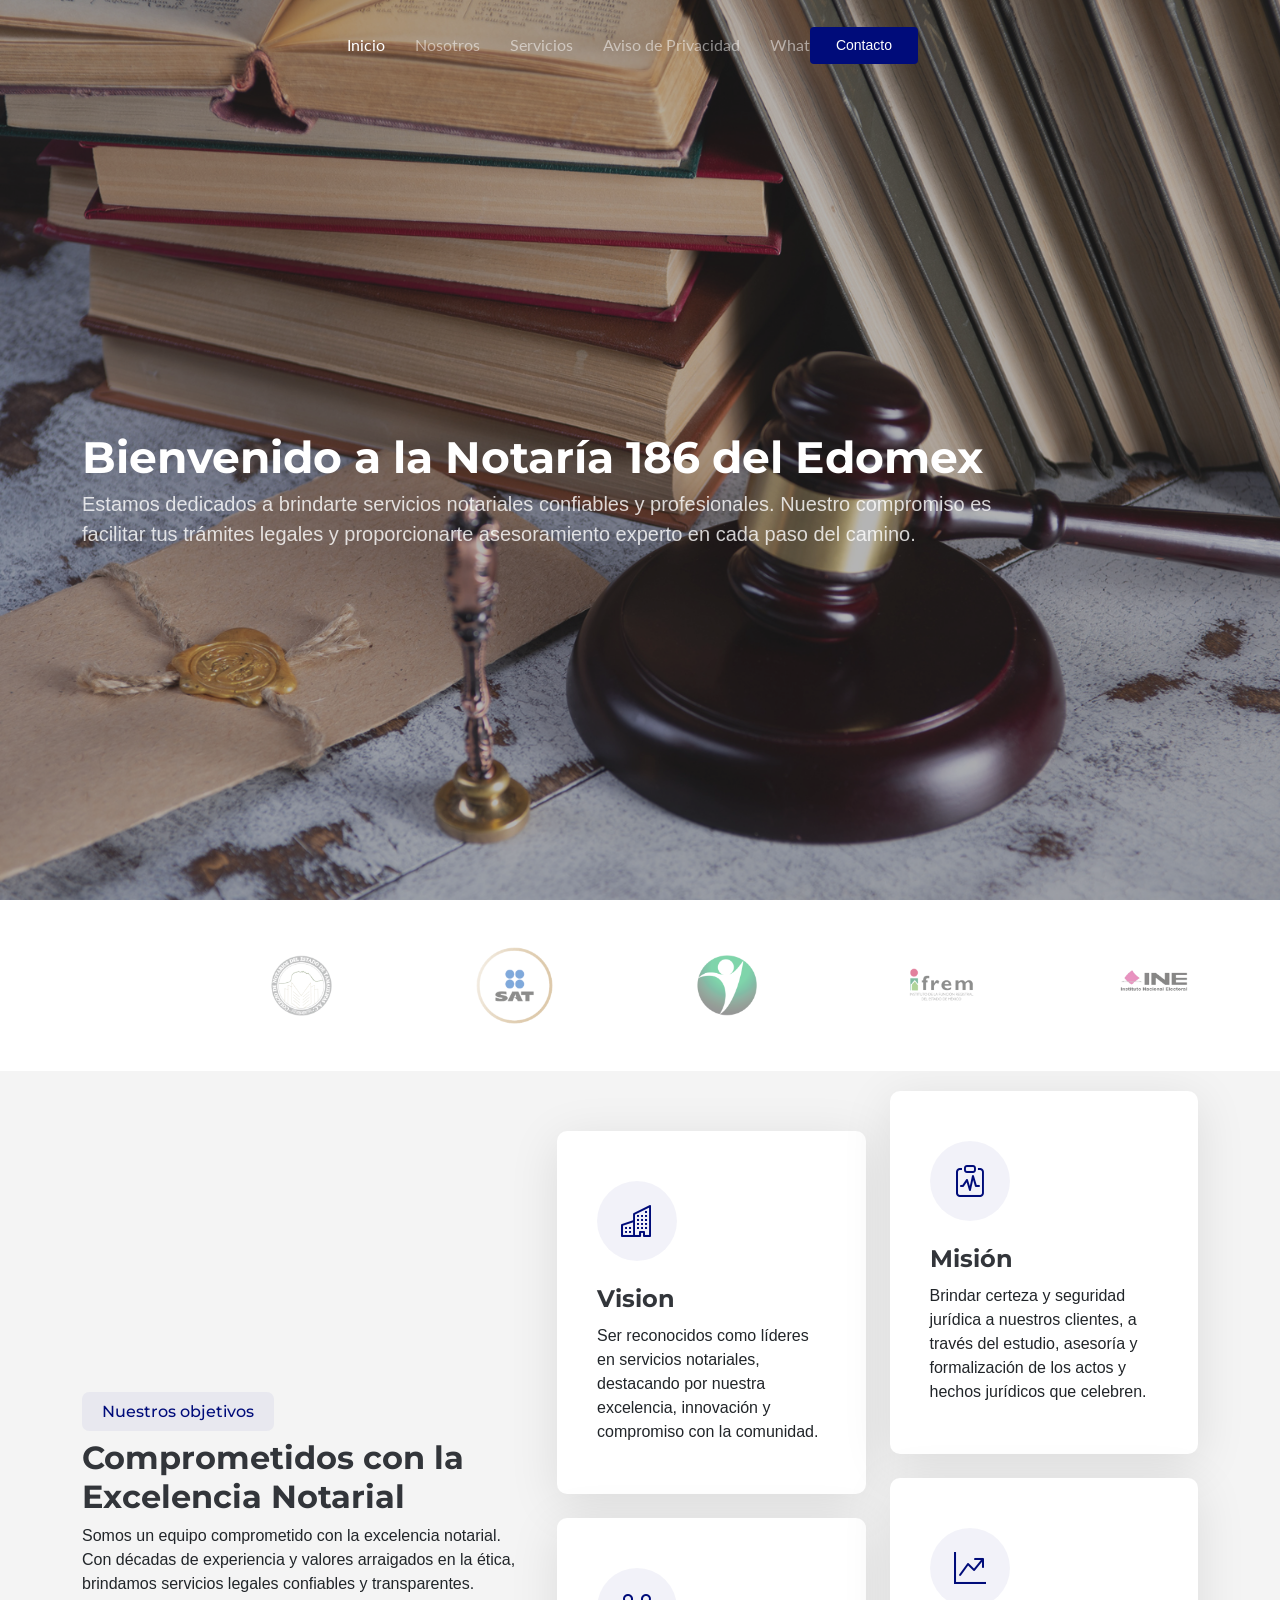
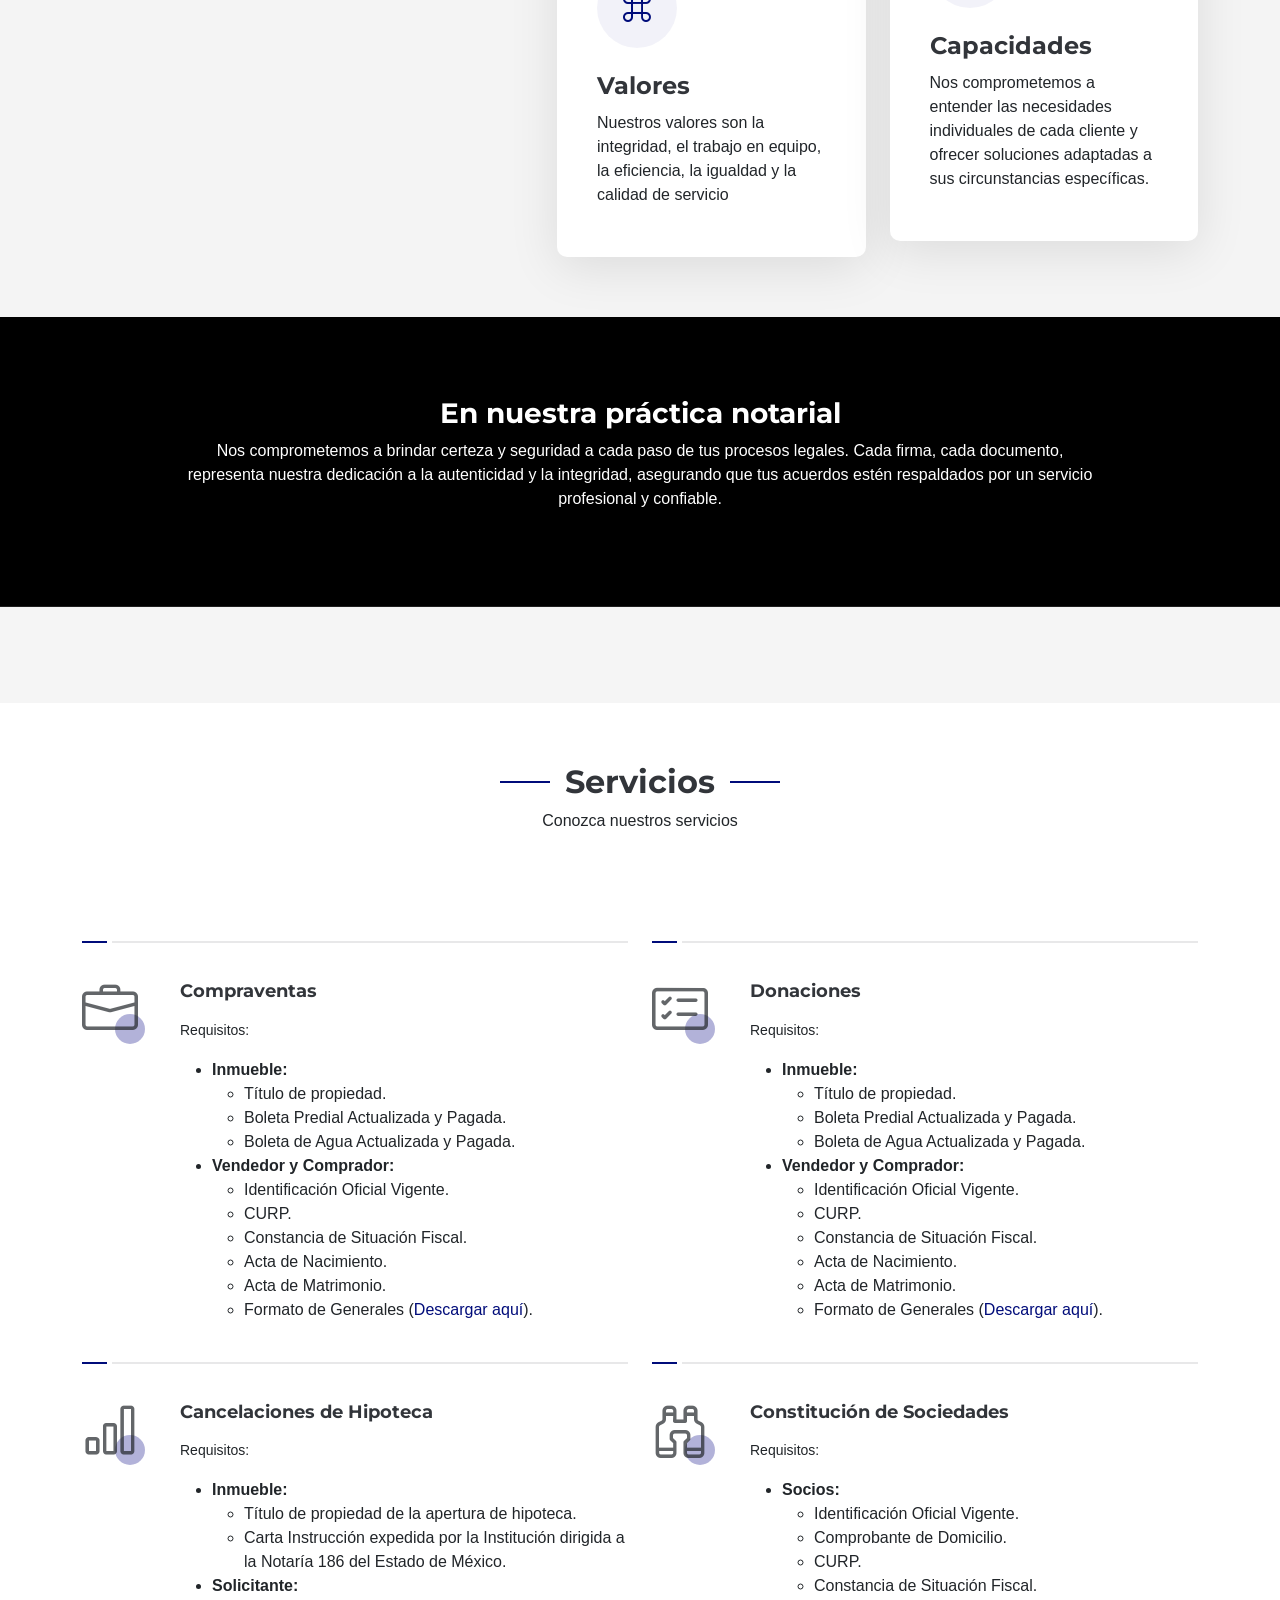
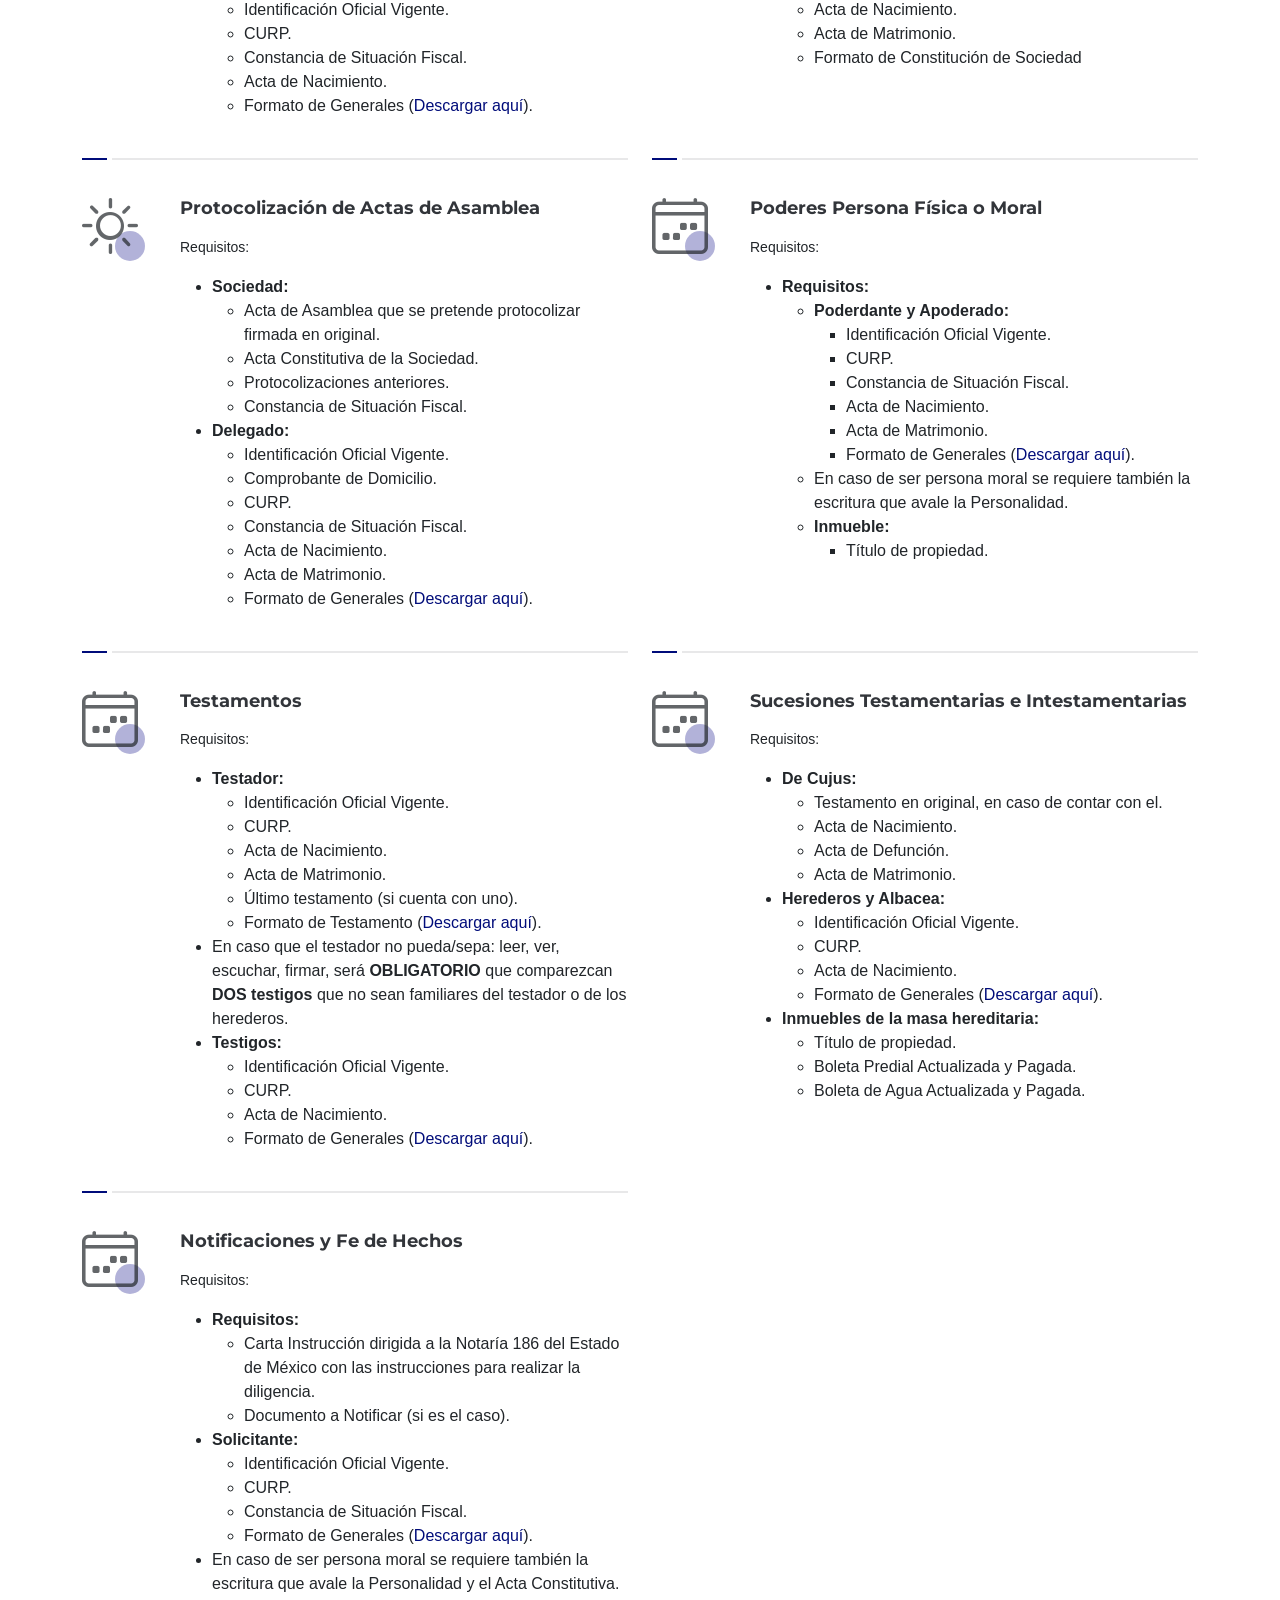
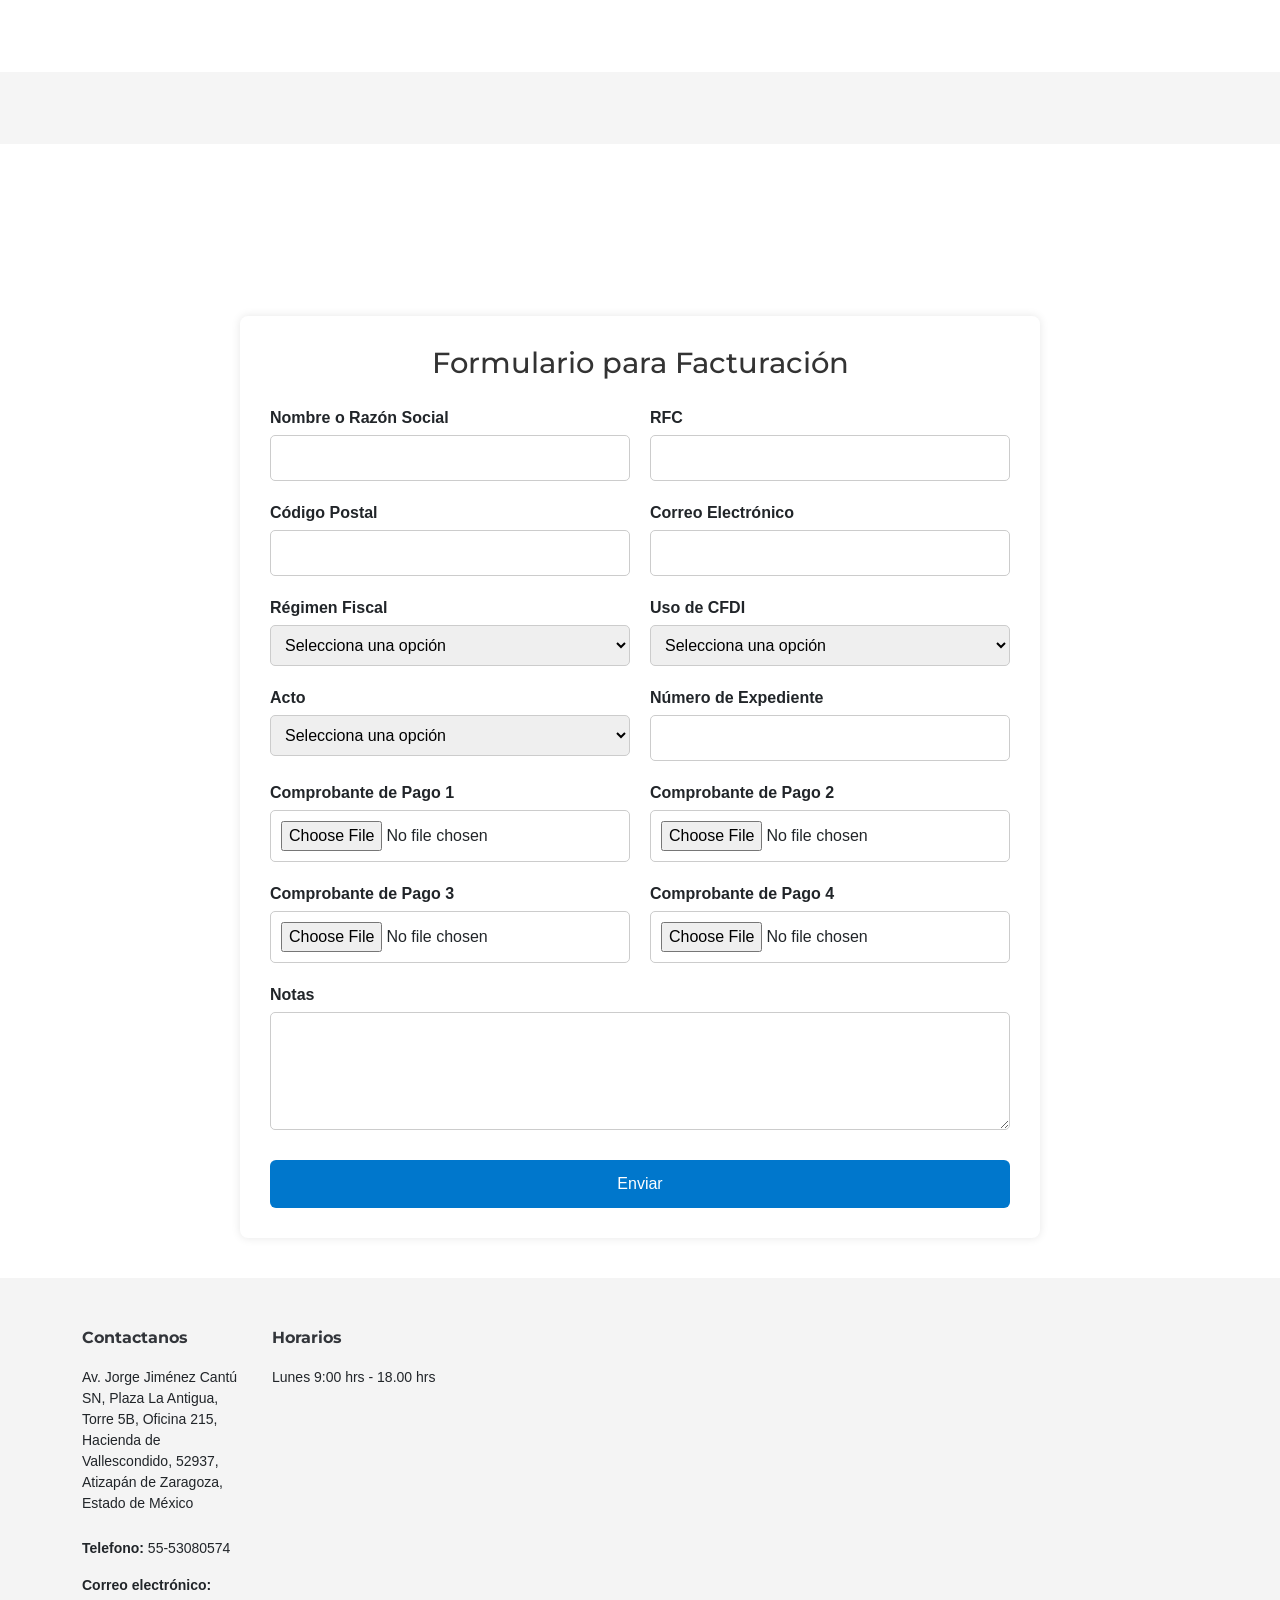
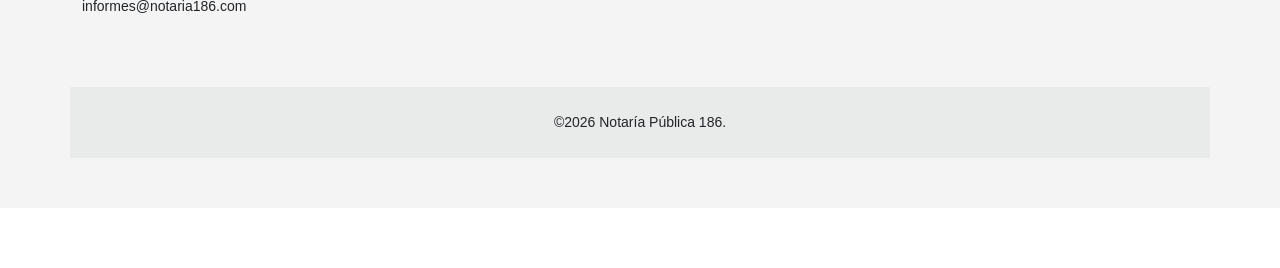
==== commit 91a92481: "Update index.html" ====
--- a/index.html
+++ b/index.html
@@ -794,10 +794,10 @@
 
           <div class="col-lg-6">
             <form action="https://notaria27delestadodemexico.com.mx/forms/contact.php" method="post" role="form" class="php-email-form">
-            <input
+      <input
     type="hidden"
-    name="_feedback.success.title"
-    value="Tu factura fue solicitada con éxito"
+    name="_redirect"
+    value="https://google.com"
   />
               <div class="form-group">
                   <input type="text" name="Nombre" class="form-control" id="name" placeholder="Nombre" required>
@@ -833,6 +833,11 @@
   </main> -->
    <div class="form-container">
     <h1>Formulario para Facturación</h1>
+      <input
+    type="hidden"
+    name="_redirect"
+    value="https://google.com"
+  />
     <form action="https://submit-form.com/UiZswvXC2">
       <div class="form-group">
         <label for="nombre">Nombre o Razón Social</label>
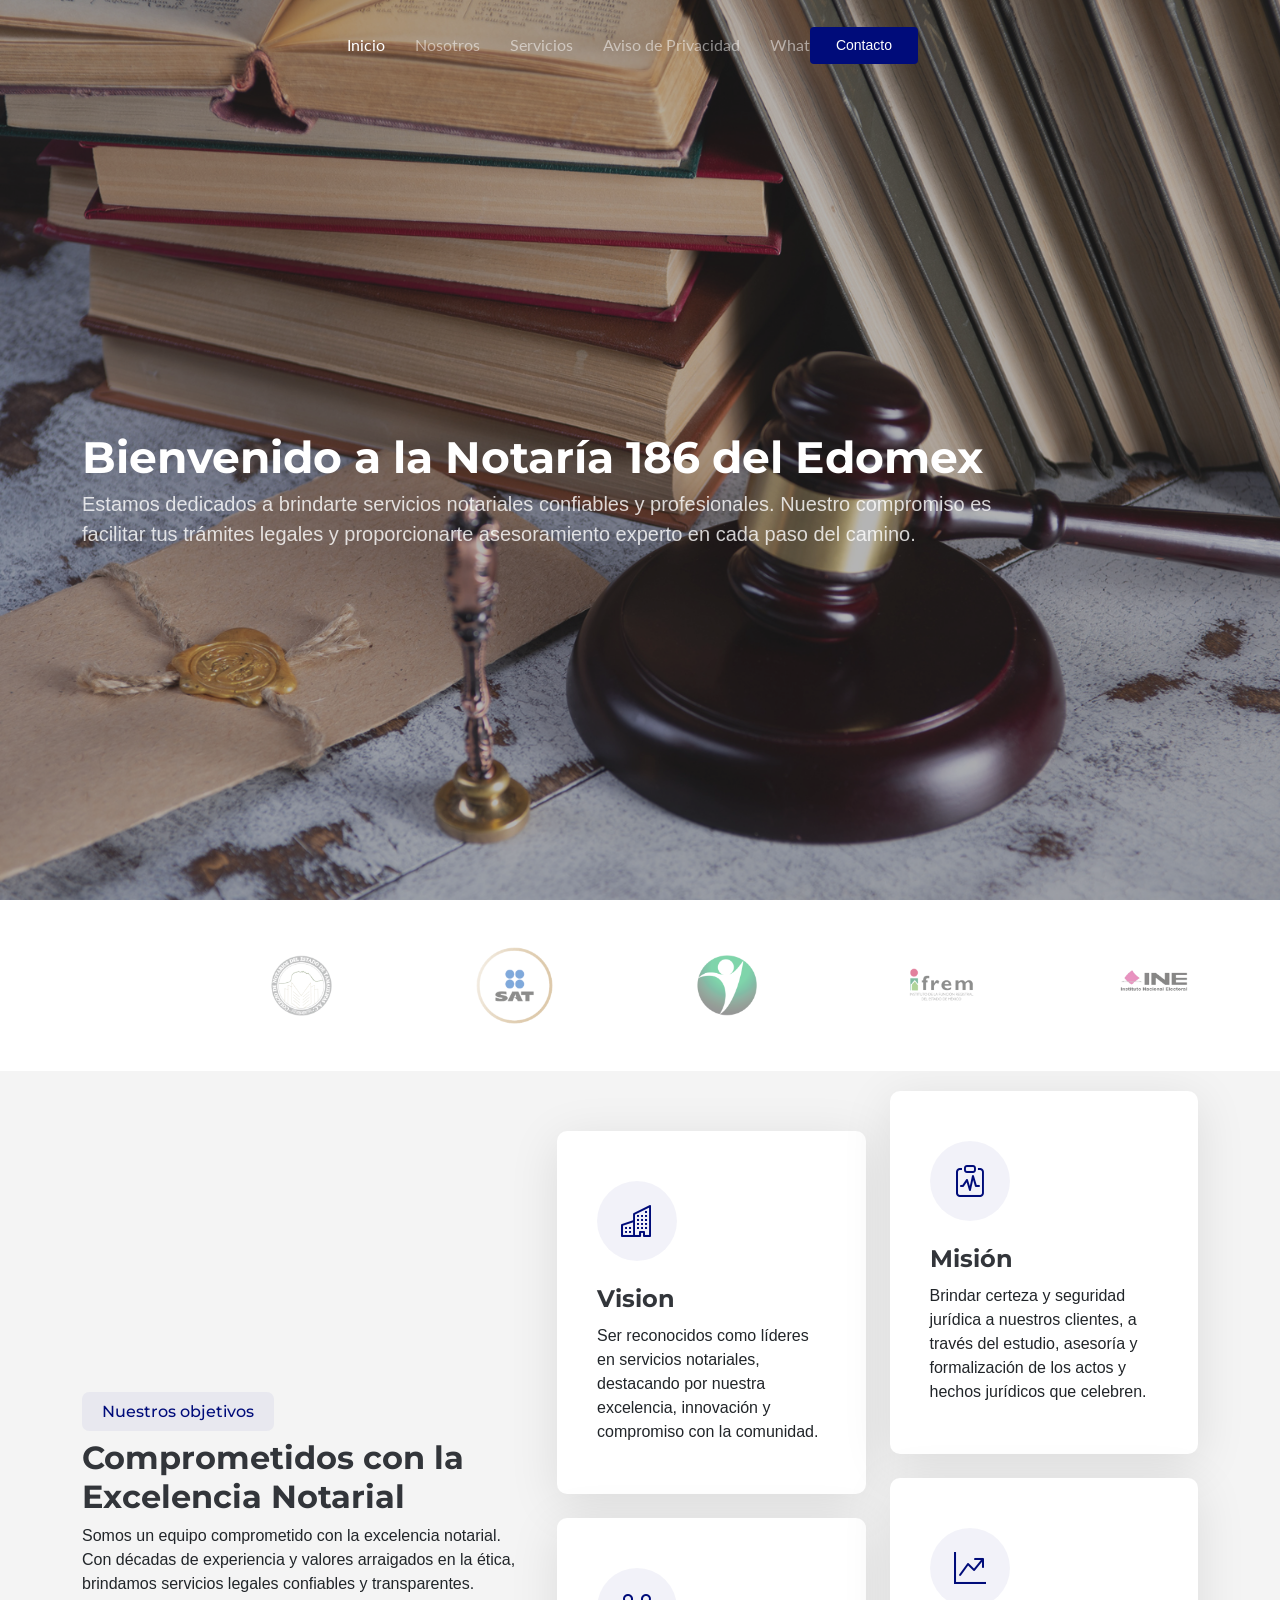
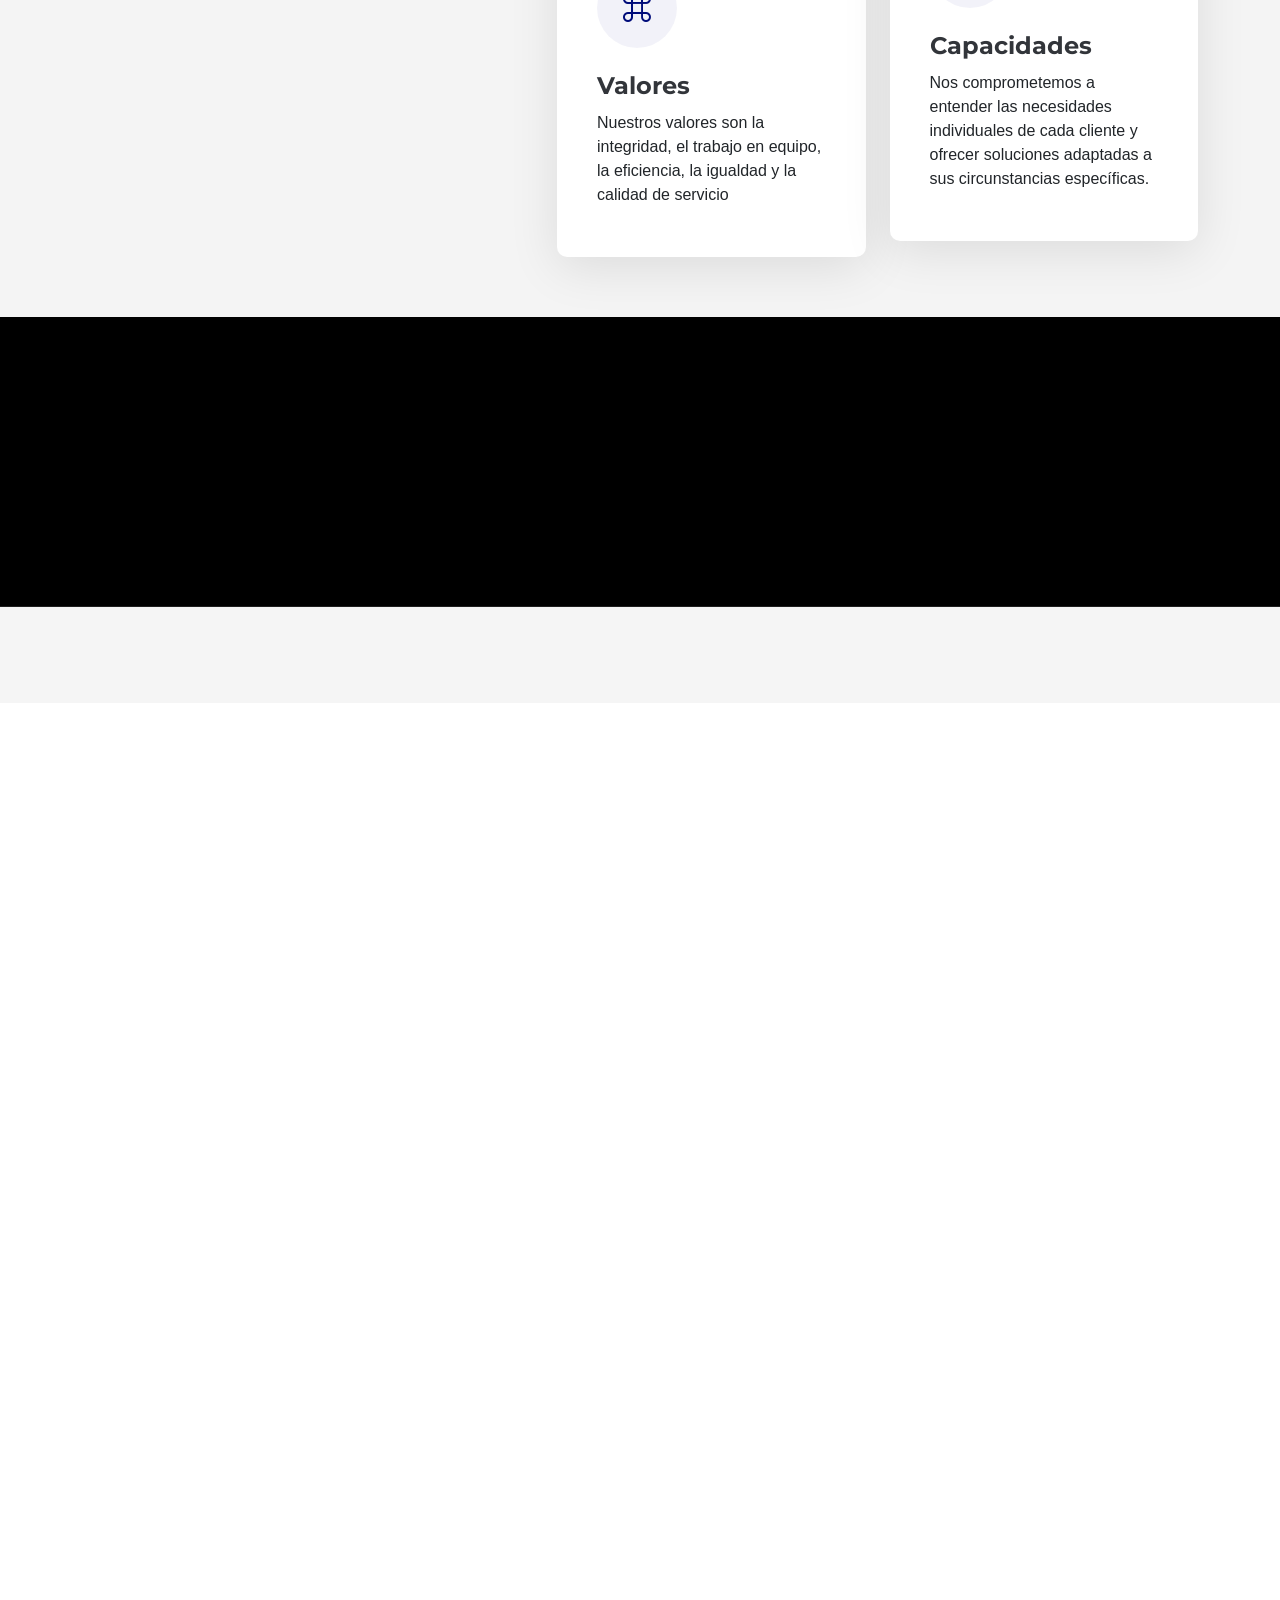
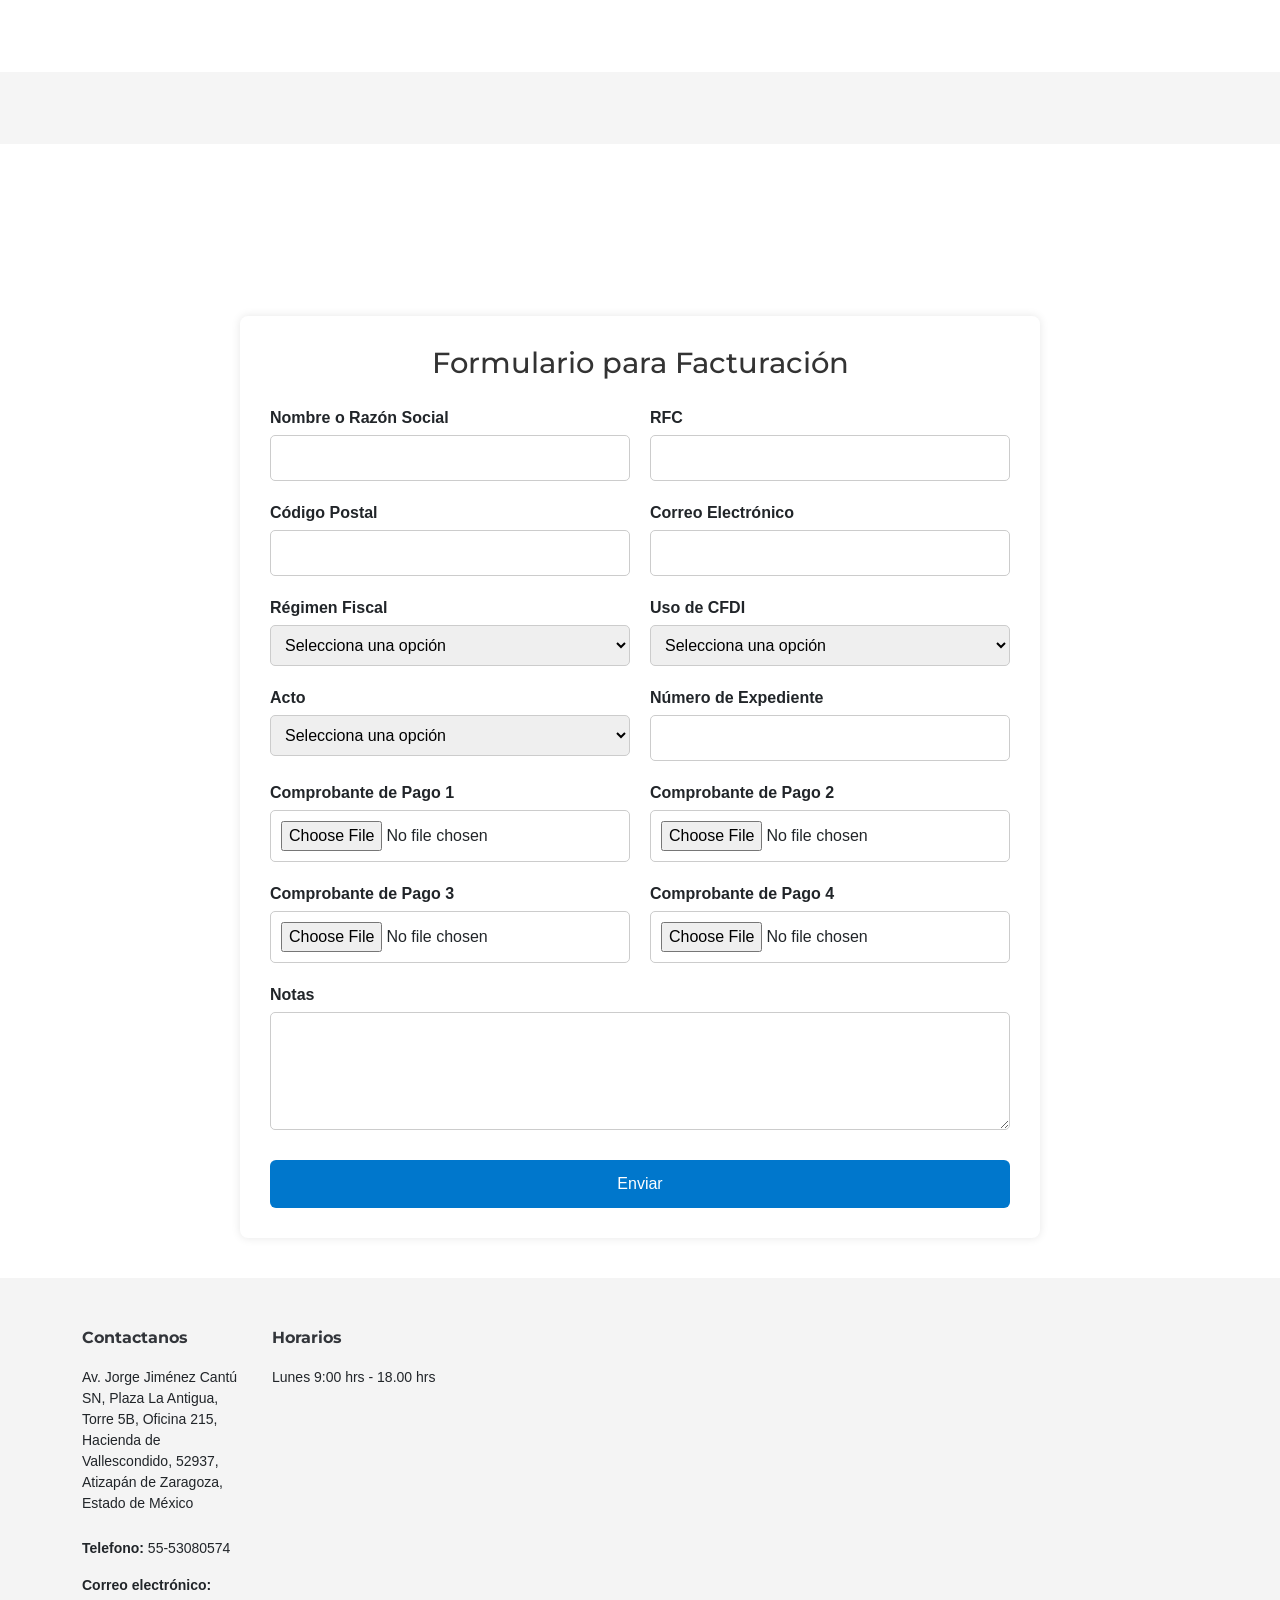
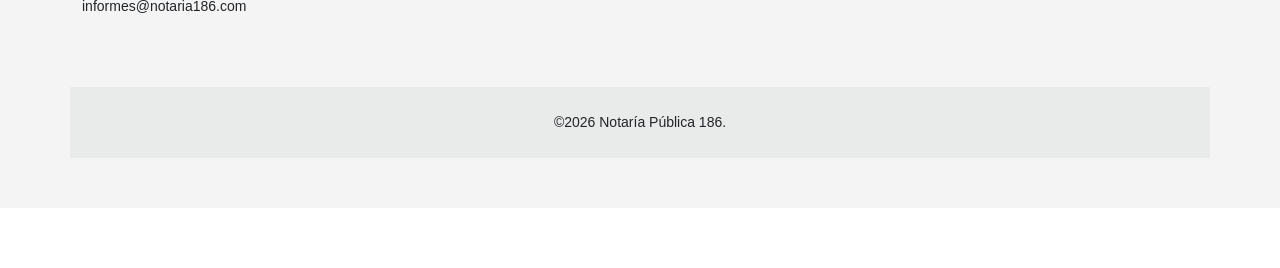
==== commit 0fdc35ab: "Update index.html" ====
--- a/index.html
+++ b/index.html
@@ -833,12 +833,13 @@
   </main> -->
    <div class="form-container">
     <h1>Formulario para Facturación</h1>
+  
+    <form action="https://submit-form.com/UiZswvXC2">
       <input
-    type="hidden"
-    name="_redirect"
-    value="https://google.com"
-  />
-    <form action="https://submit-form.com/UiZswvXC2">
+      type="hidden"
+      name="_feedback.success.title"
+      value="Tu factura fue solicitada con éxito."
+    />
       <div class="form-group">
         <label for="nombre">Nombre o Razón Social</label>
         <input type="text" id="nombre" name="nombre" required />
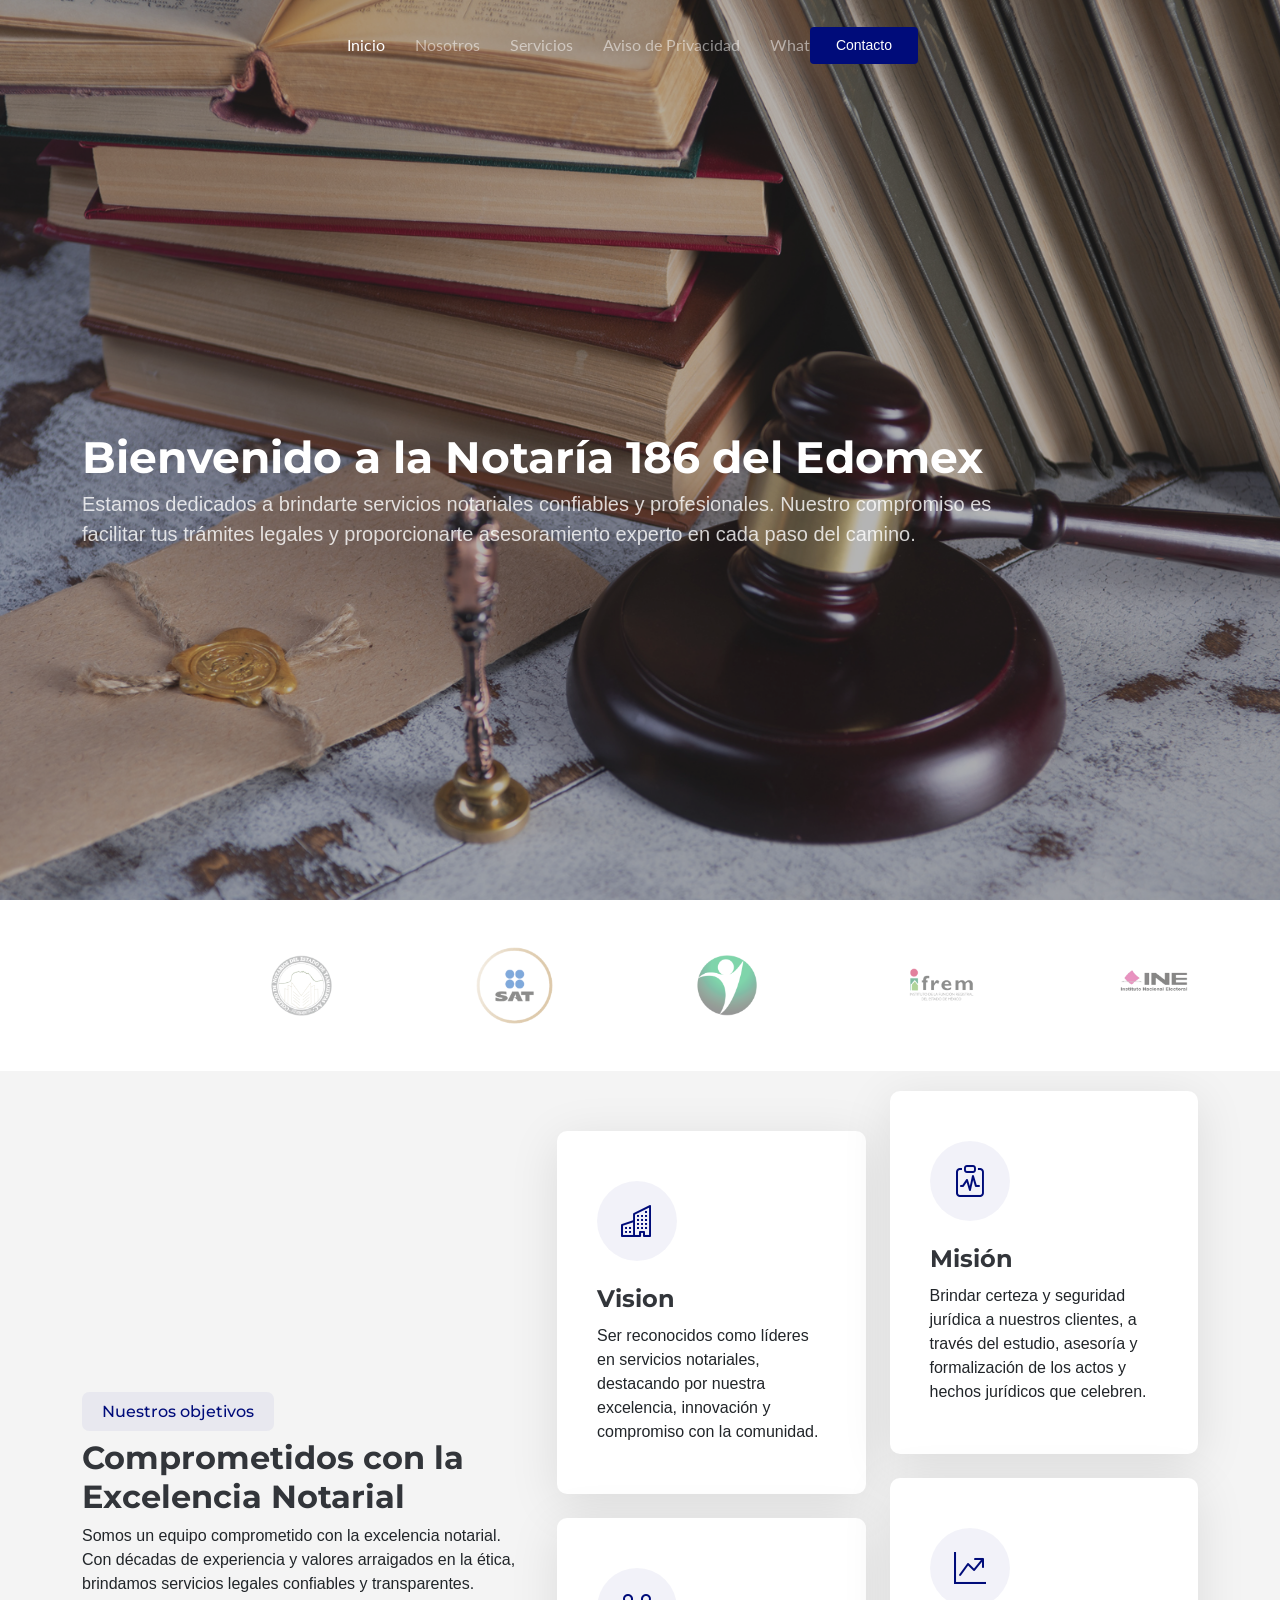
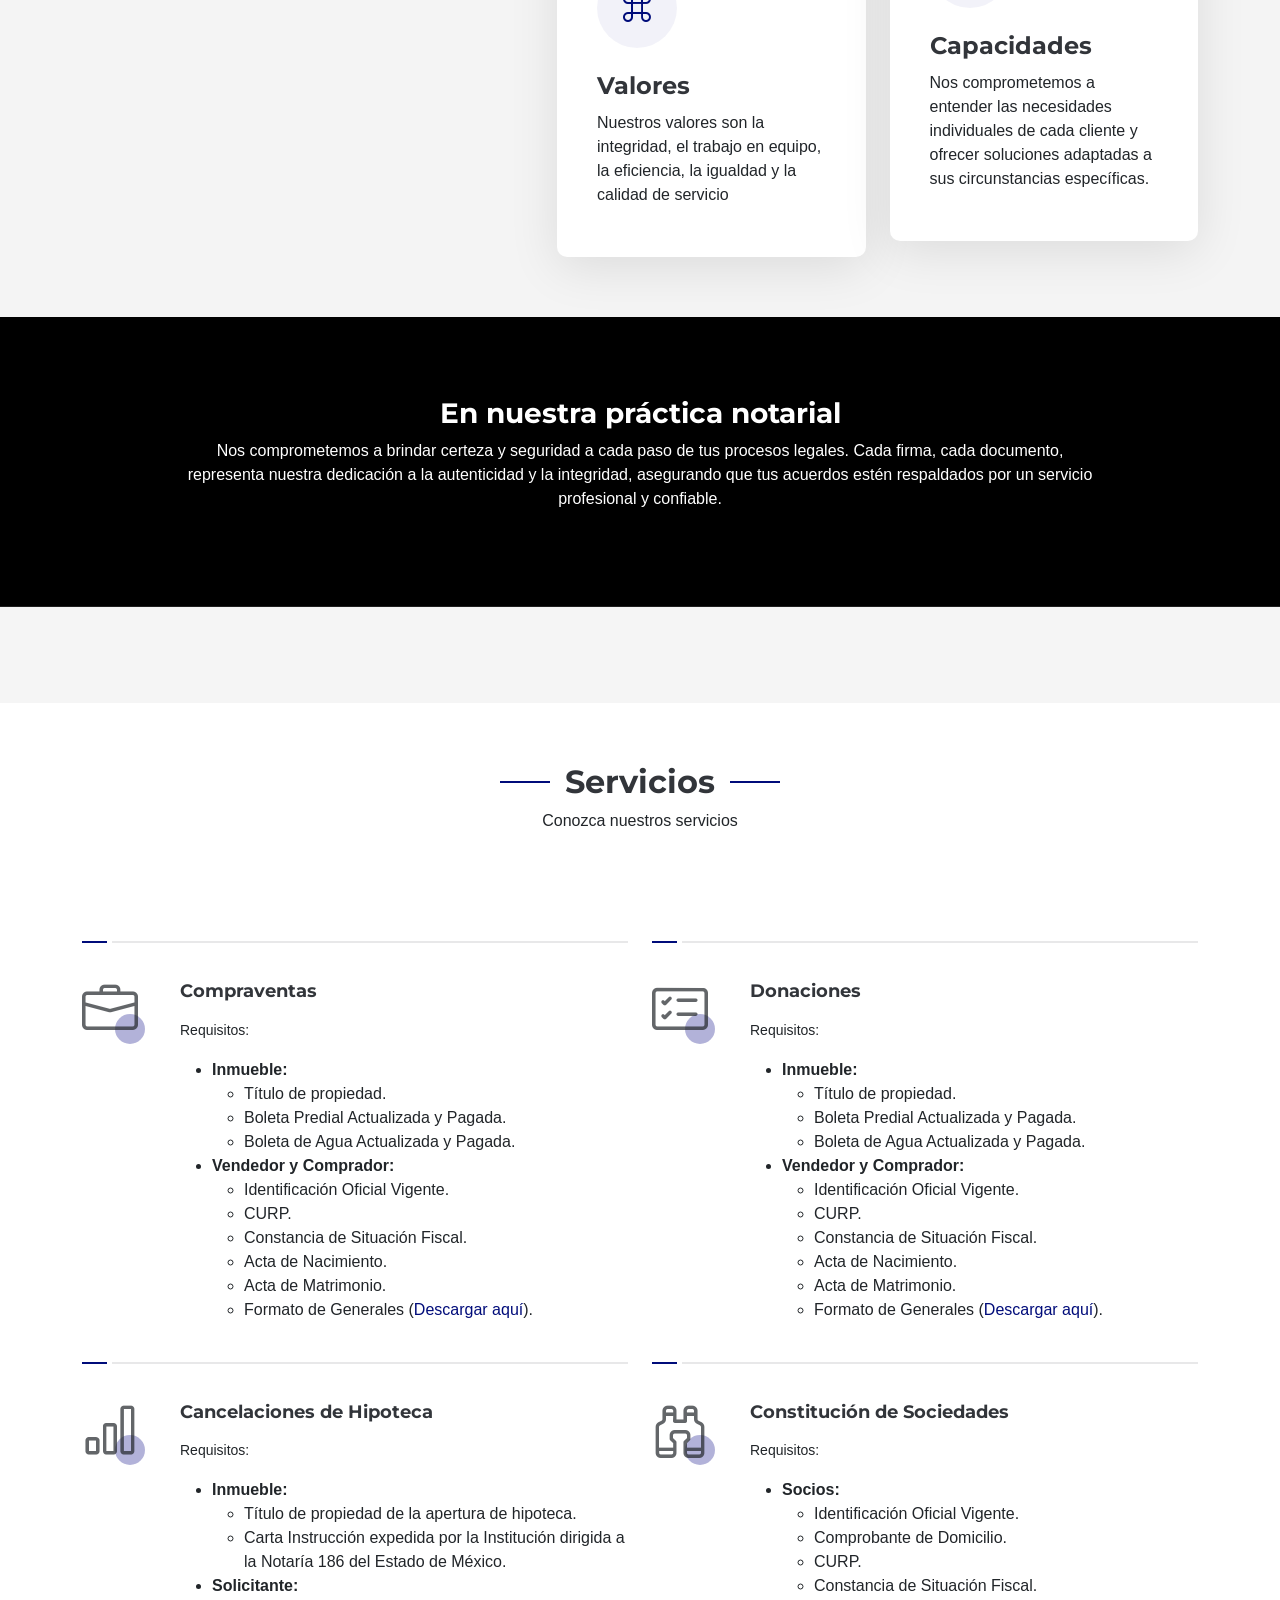
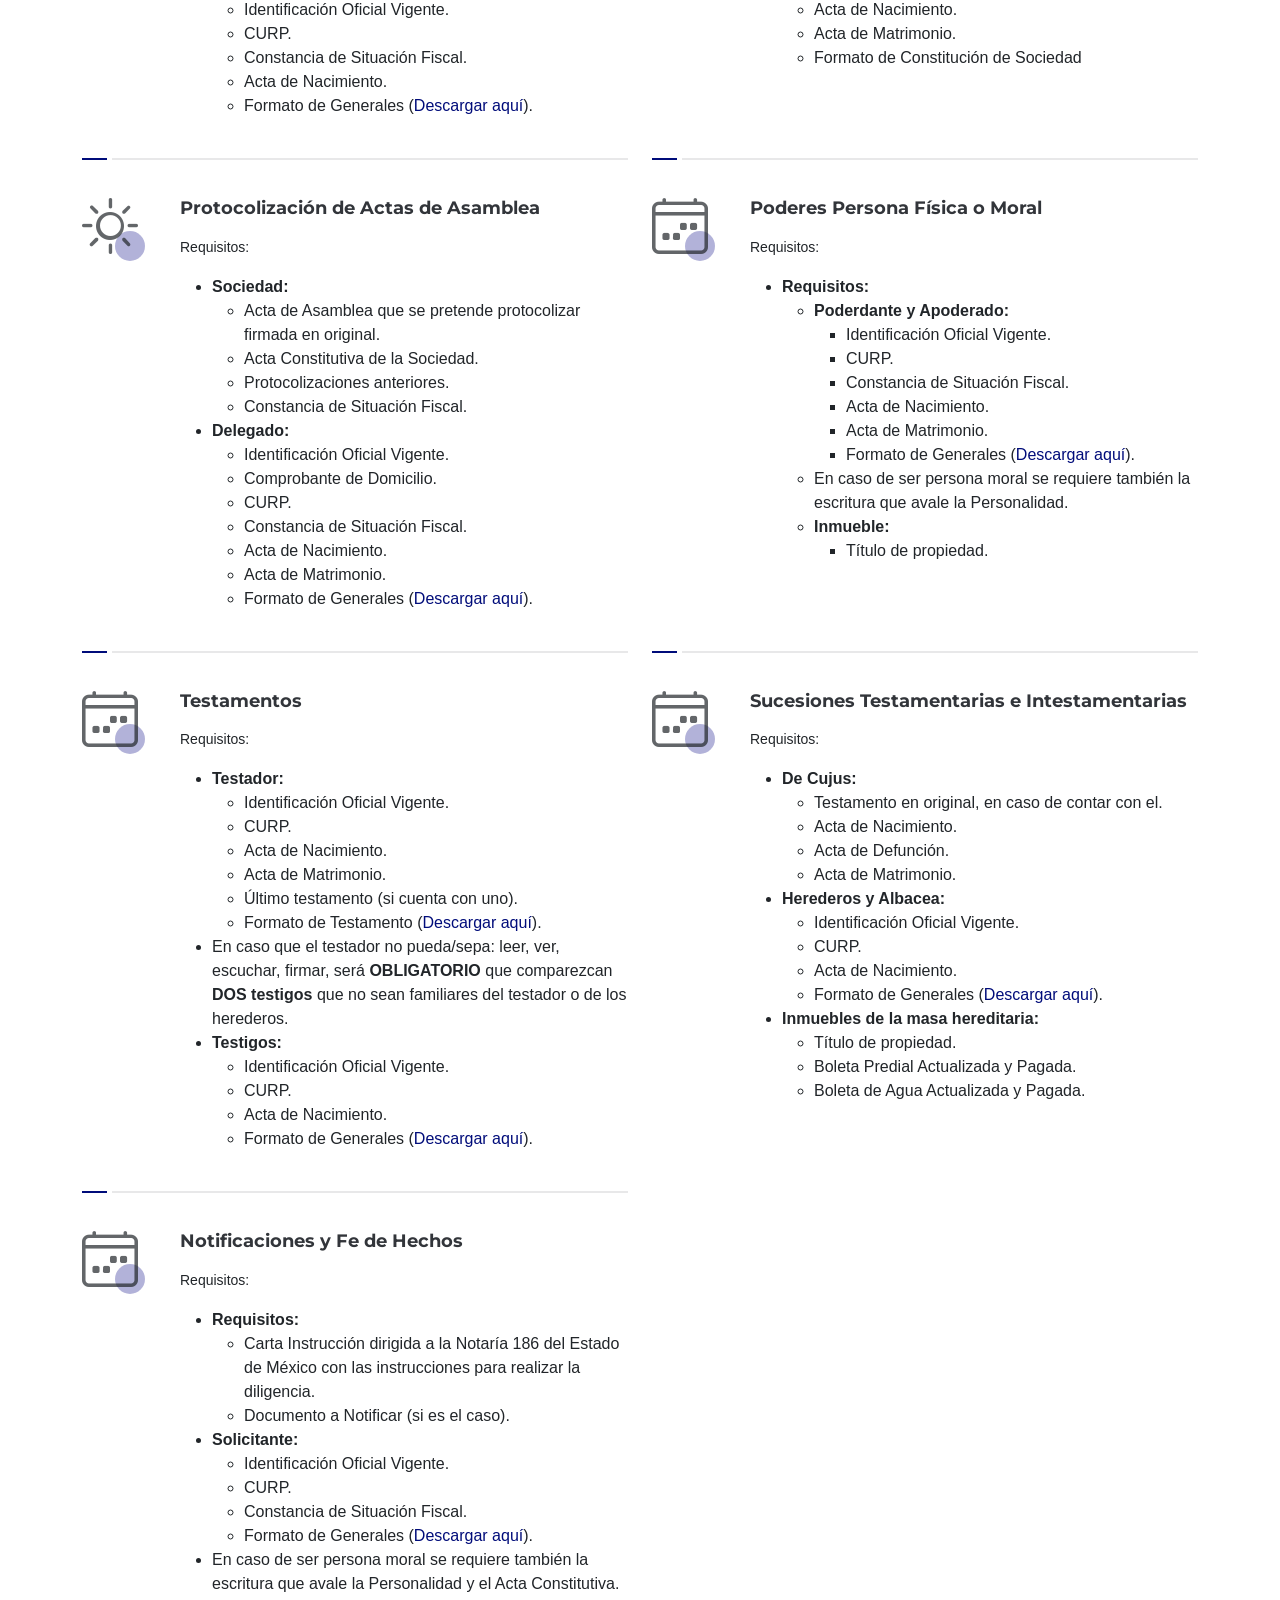
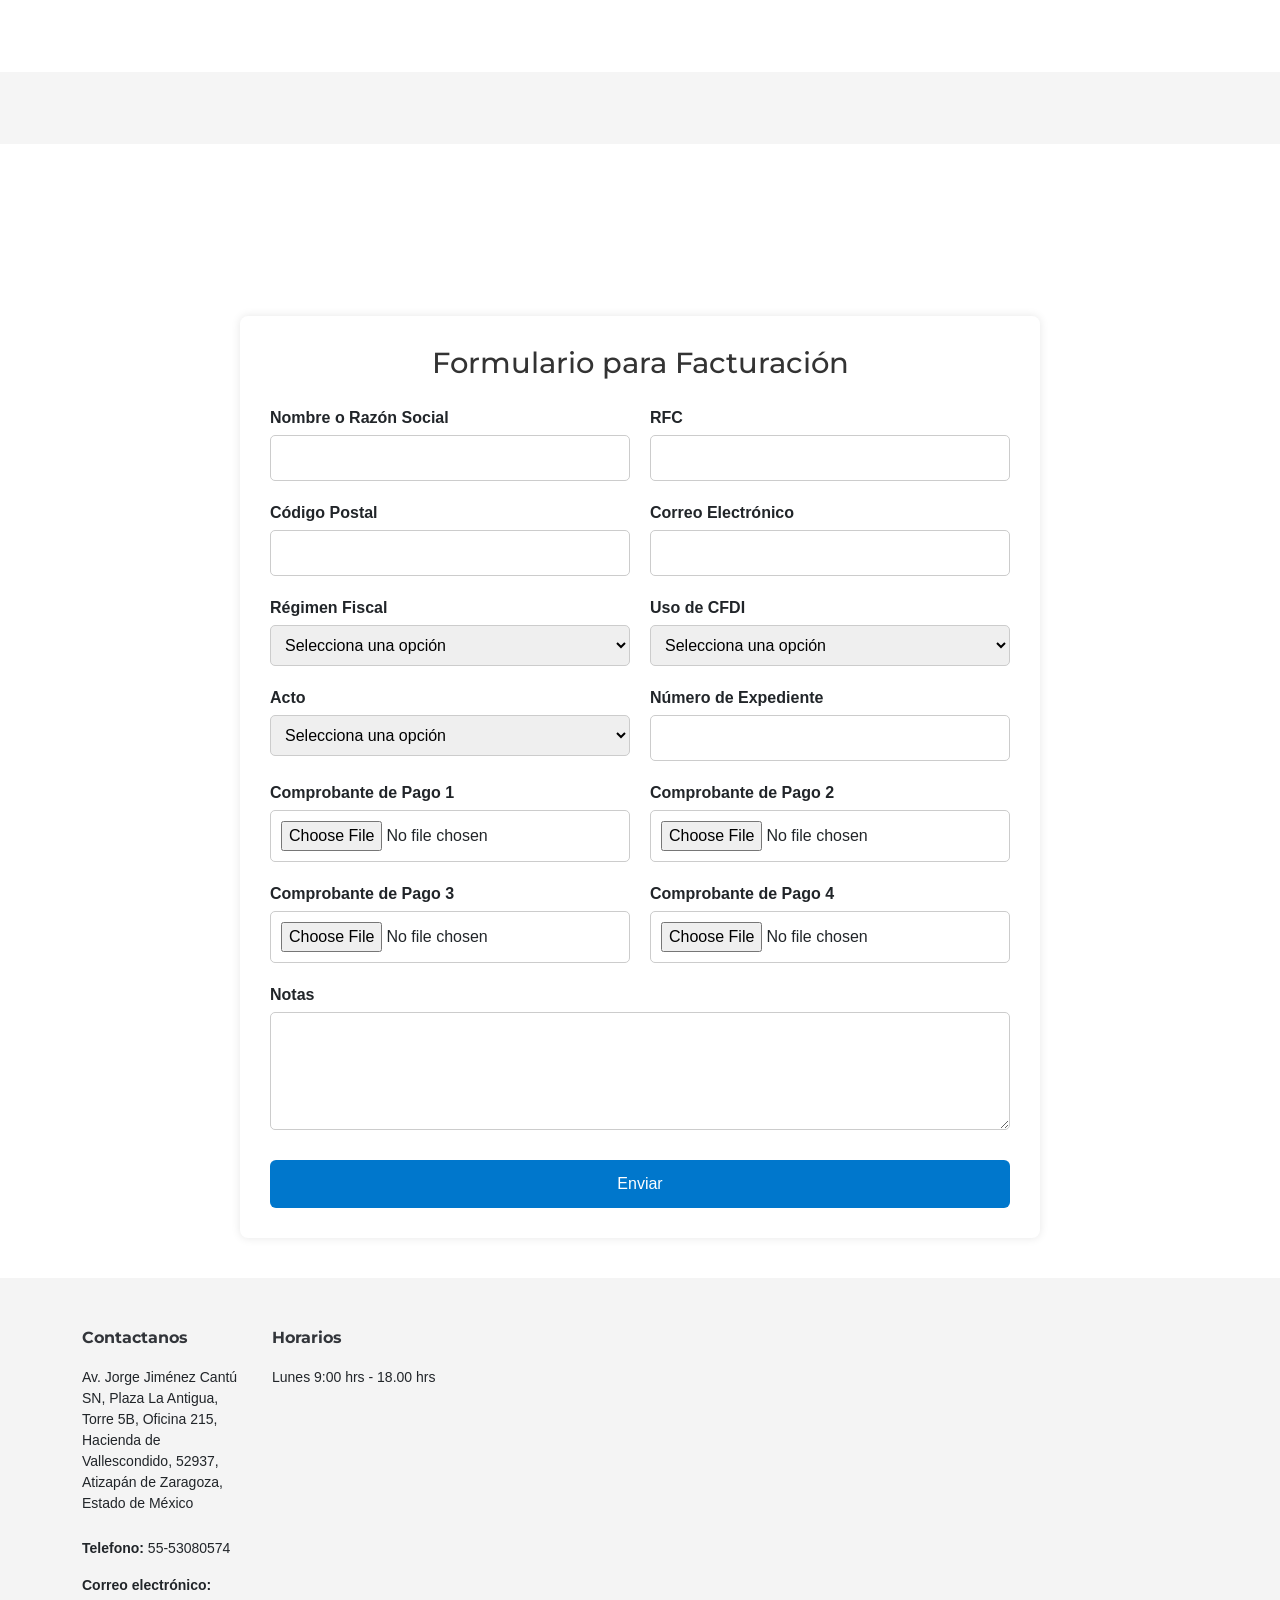
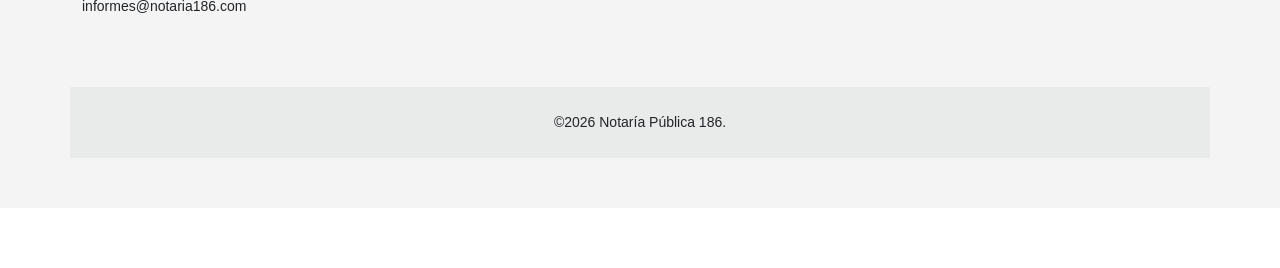
==== commit dc8894a1: "Update index.html" ====
--- a/index.html
+++ b/index.html
@@ -834,7 +834,7 @@
    <div class="form-container">
     <h1>Formulario para Facturación</h1>
   
-    <form action="https://submit-form.com/UiZswvXC2">
+    <form action="https://submit-form.com/0V9BN7oUS">
       <input
       type="hidden"
       name="_feedback.success.title"
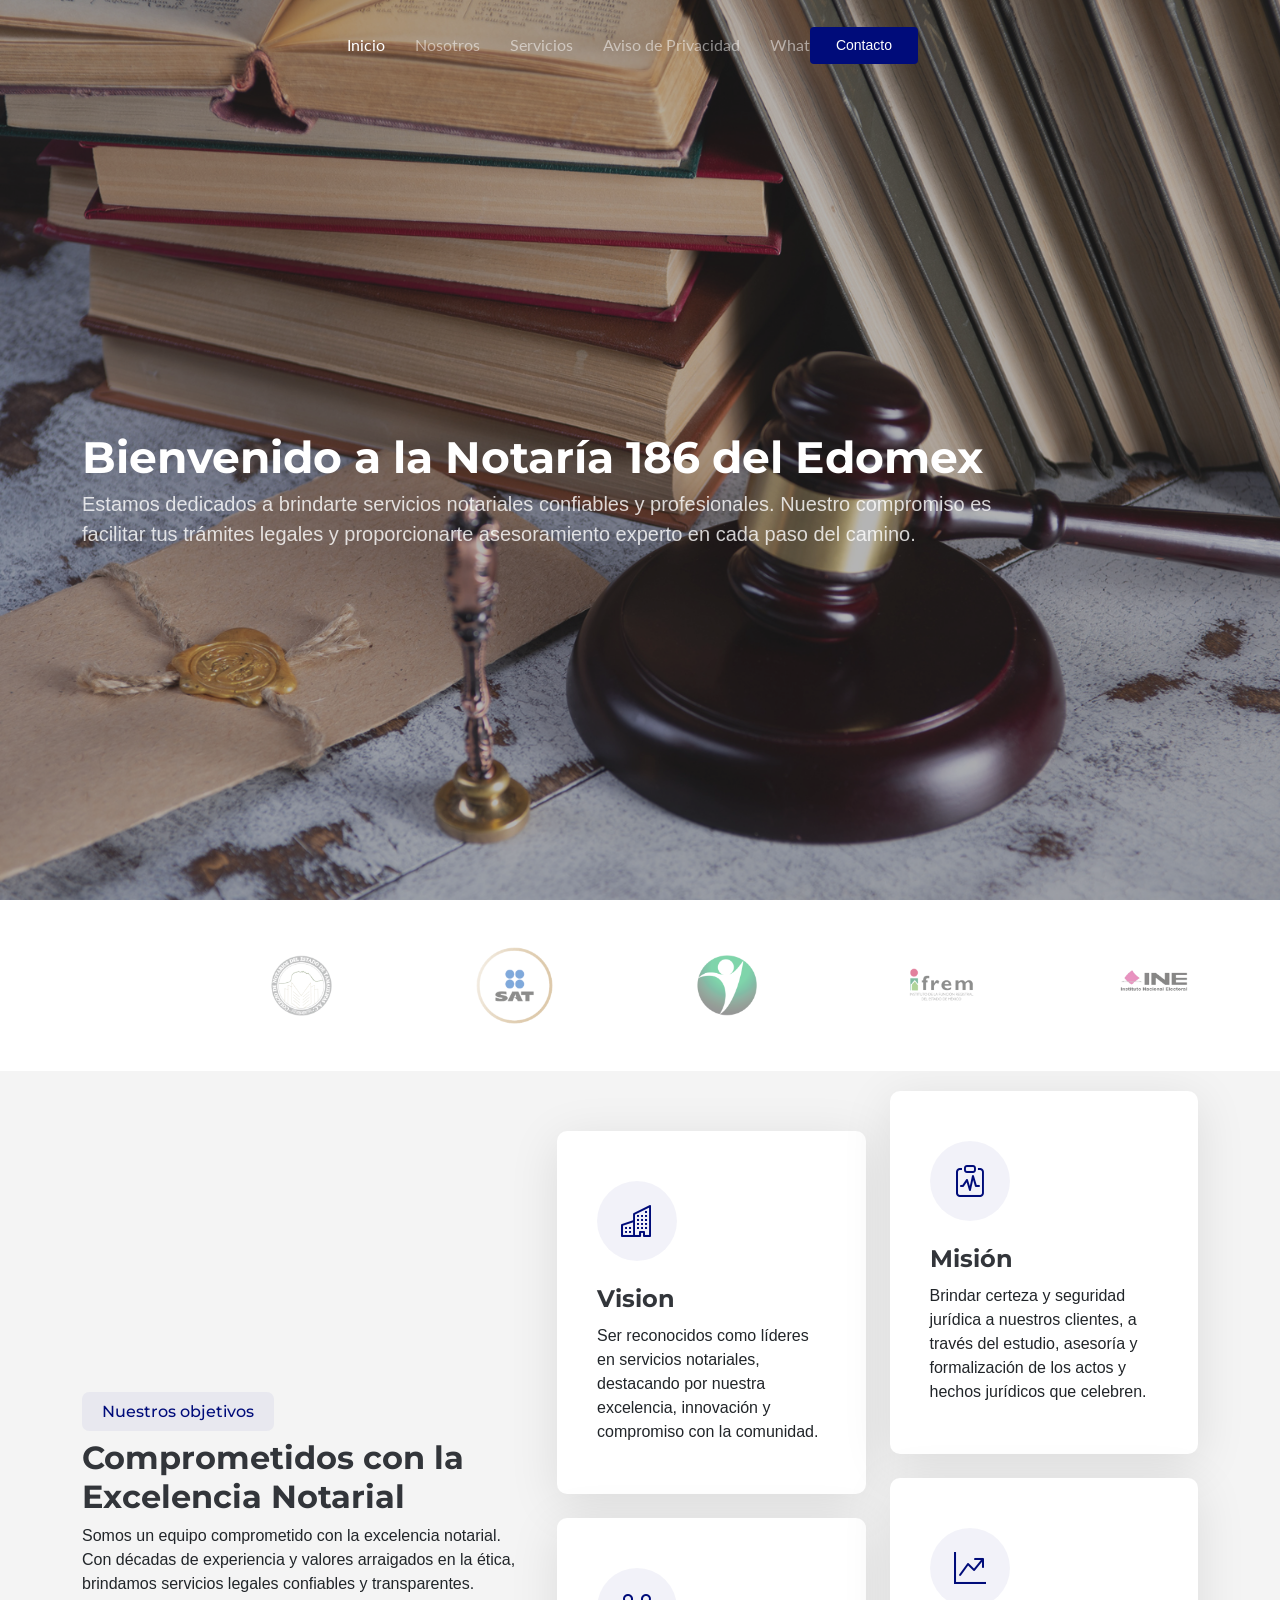
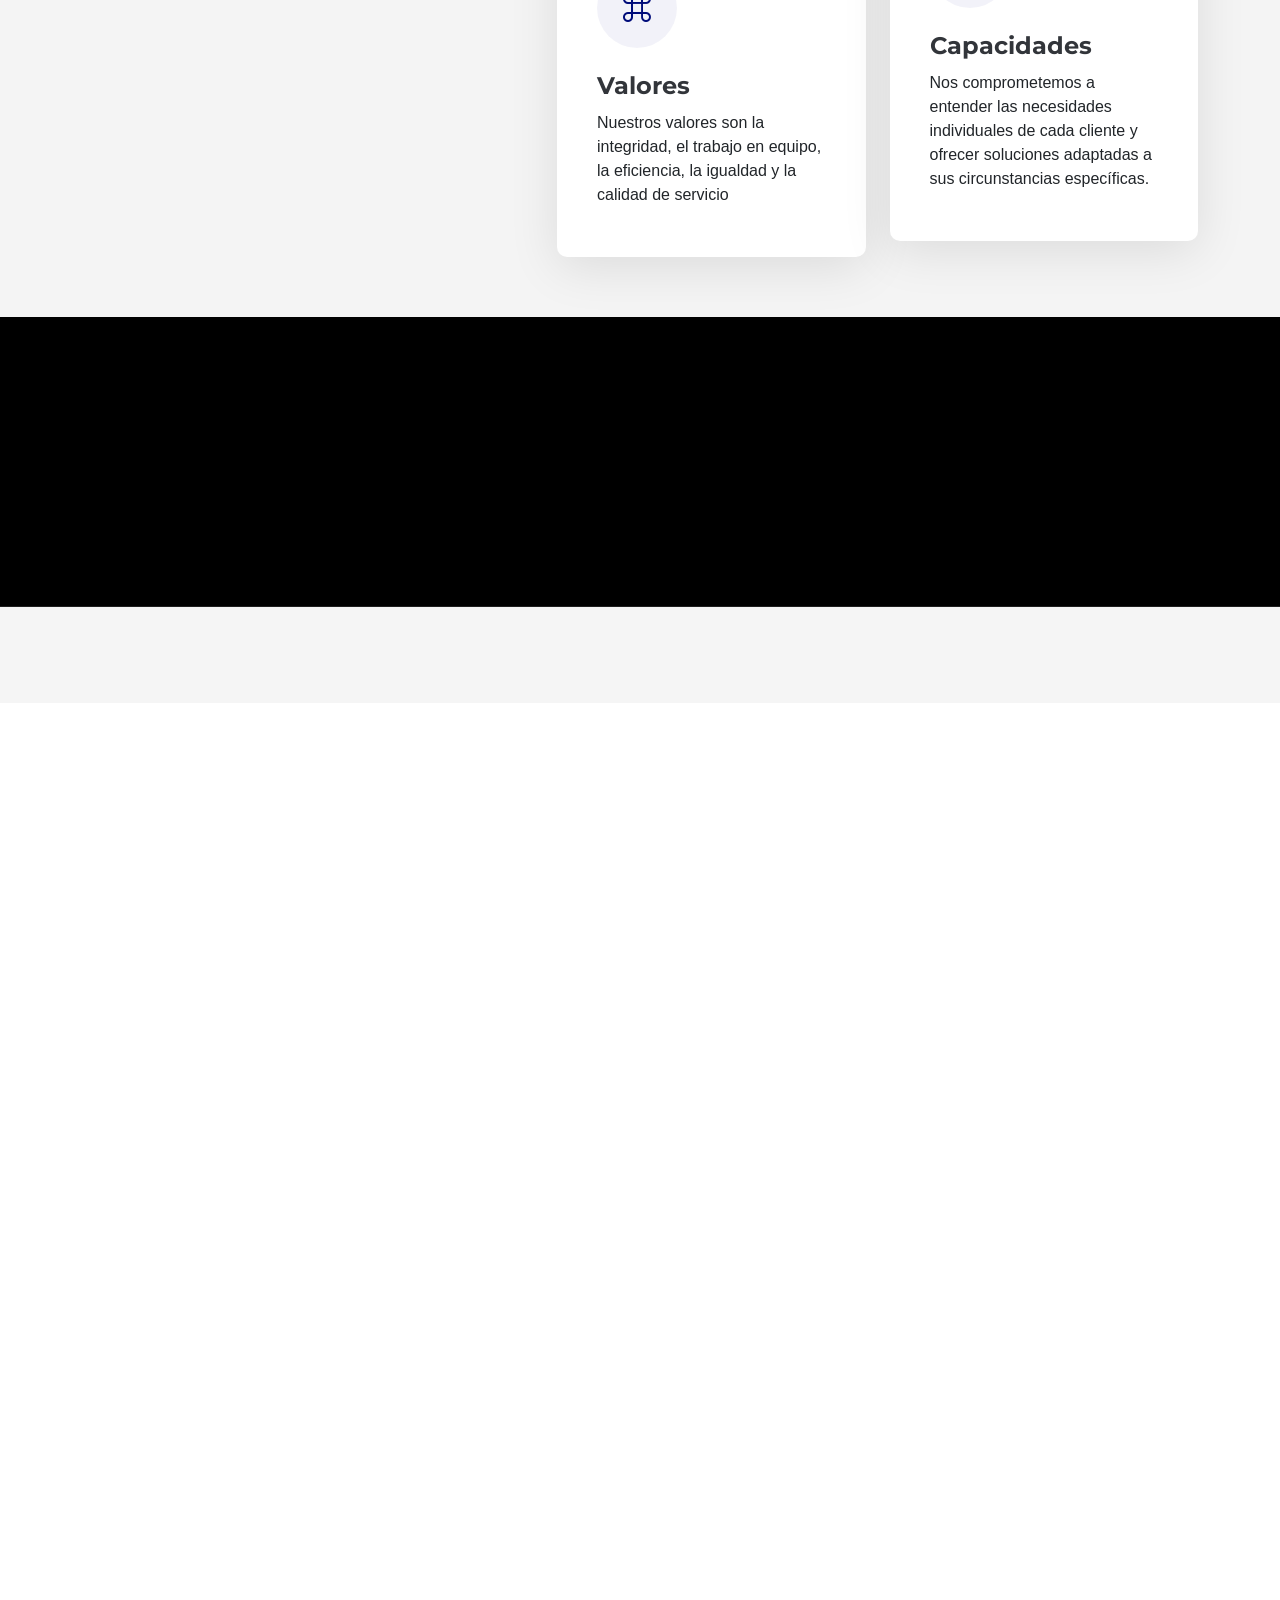
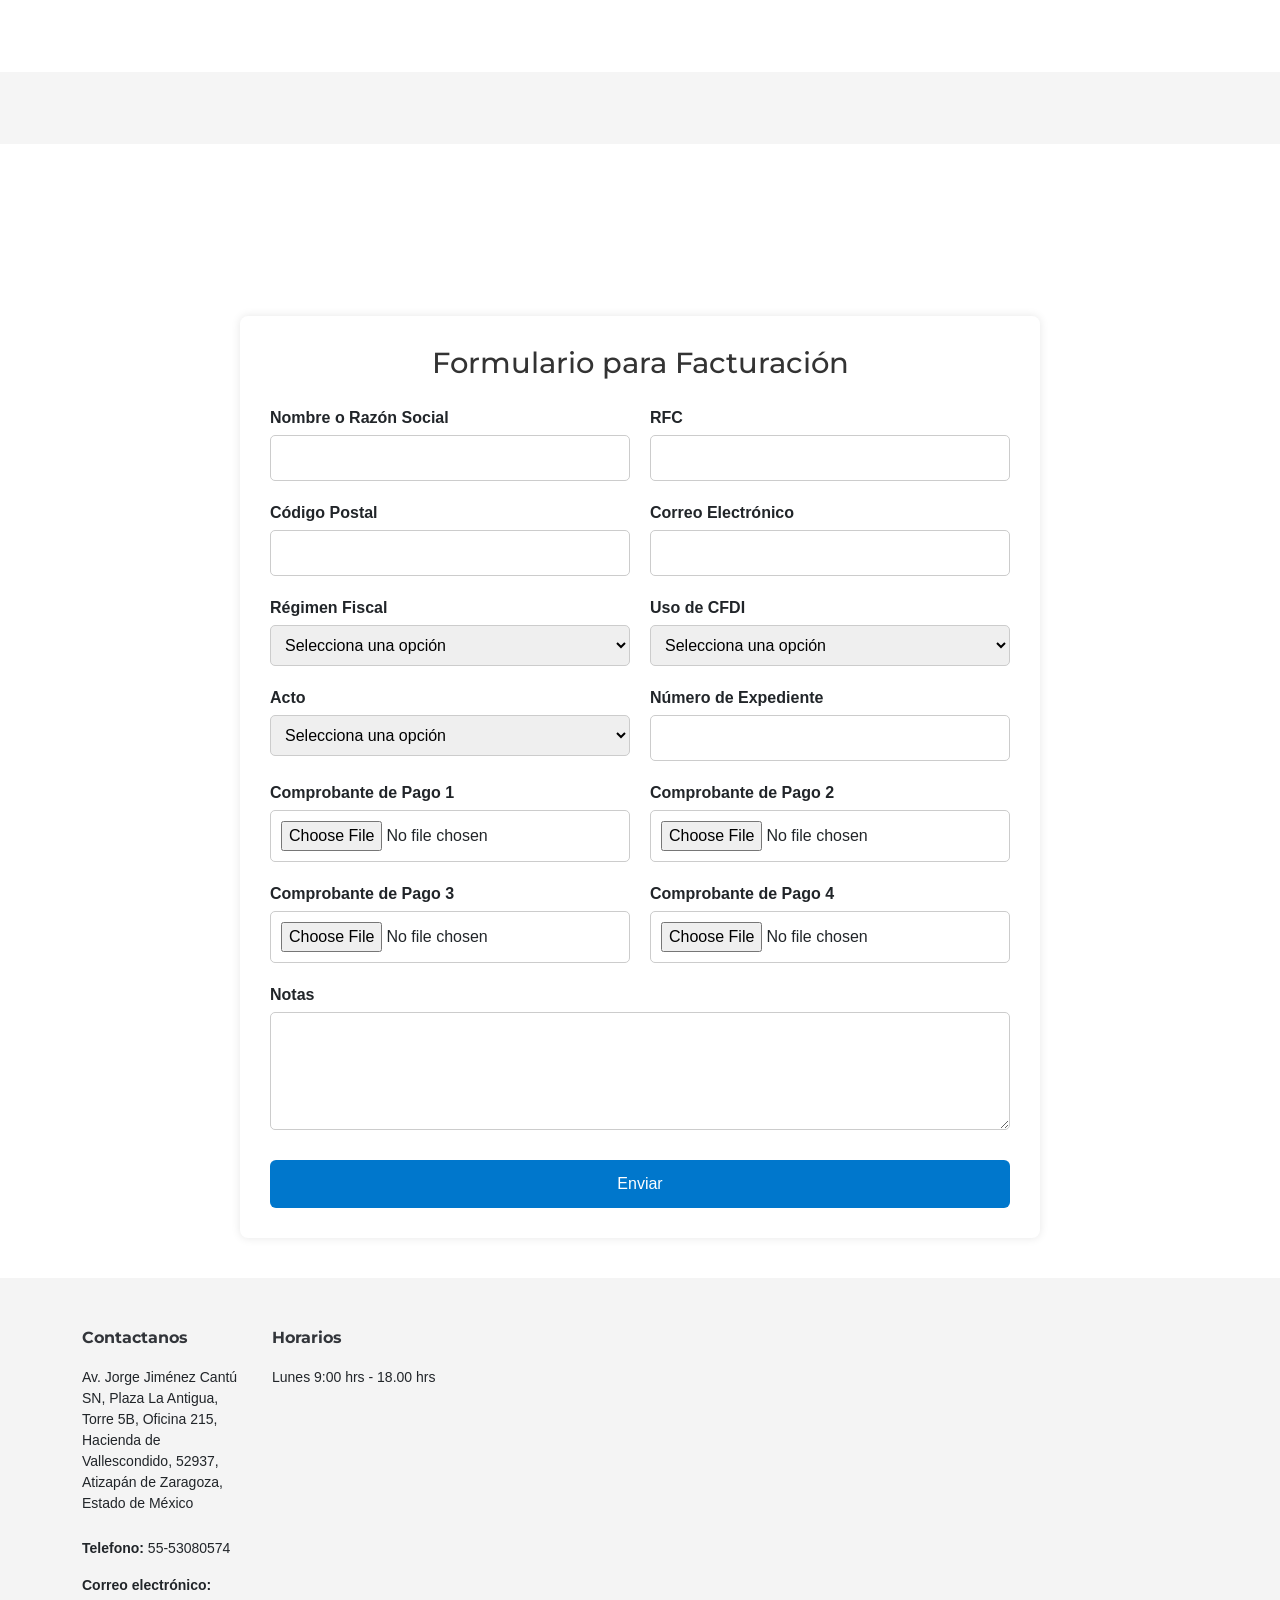
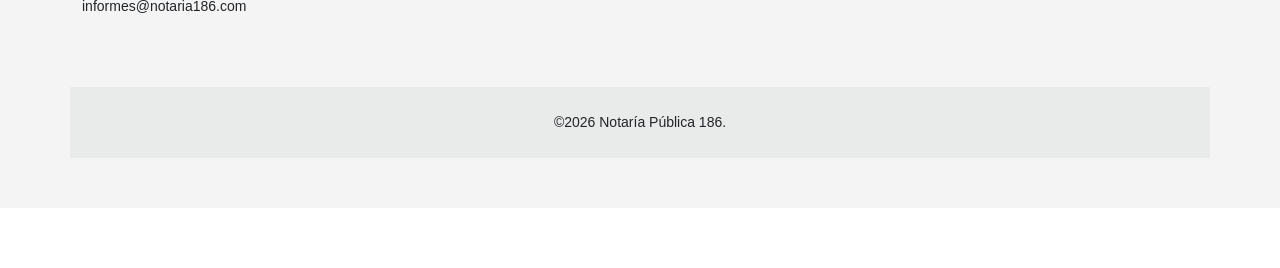
==== commit 2c03a5e0: "Update index.html" ====
--- a/index.html
+++ b/index.html
@@ -834,7 +834,9 @@
    <div class="form-container">
     <h1>Formulario para Facturación</h1>
   
-    <form action="https://submit-form.com/0V9BN7oUS">
+    <form   action="https://formspree.io/f/xnnvnkgq"
+  method="POST"
+  enctype="multipart/form-data">
       <input
       type="hidden"
       name="_feedback.success.title"
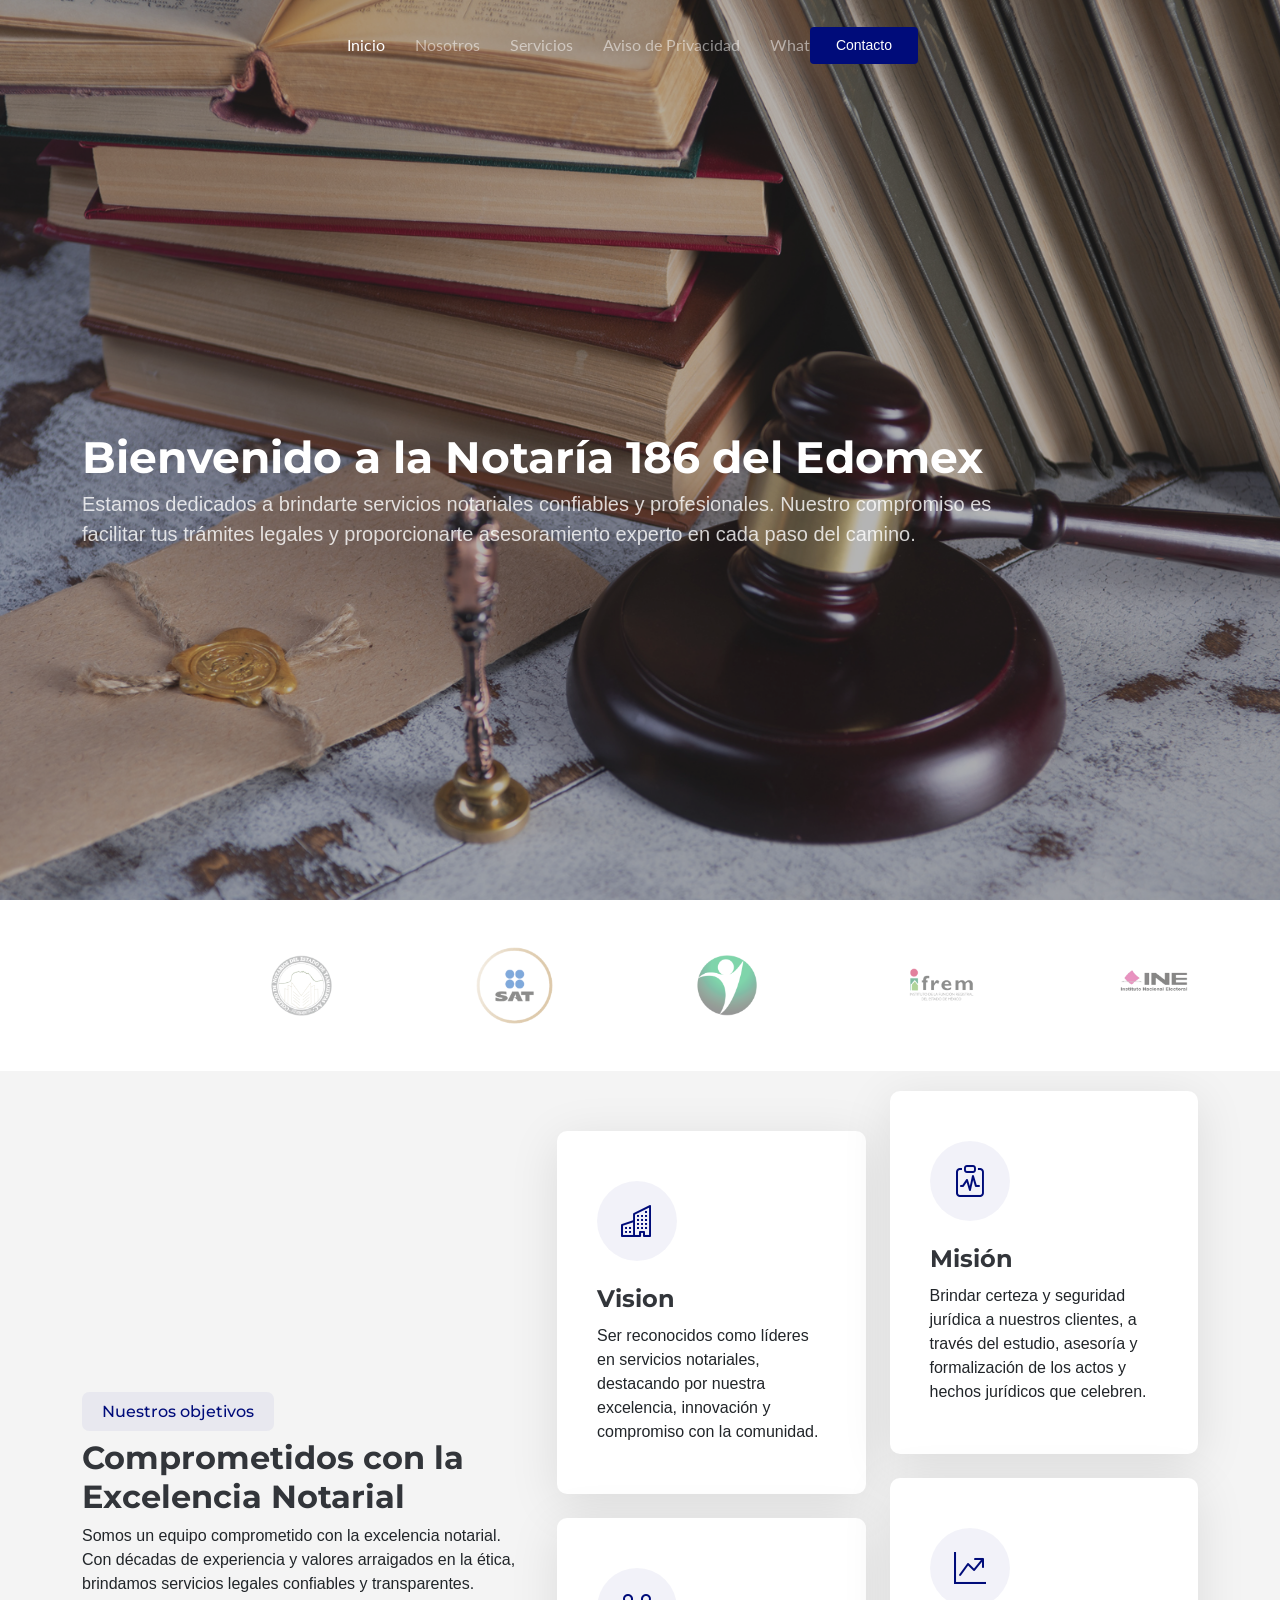
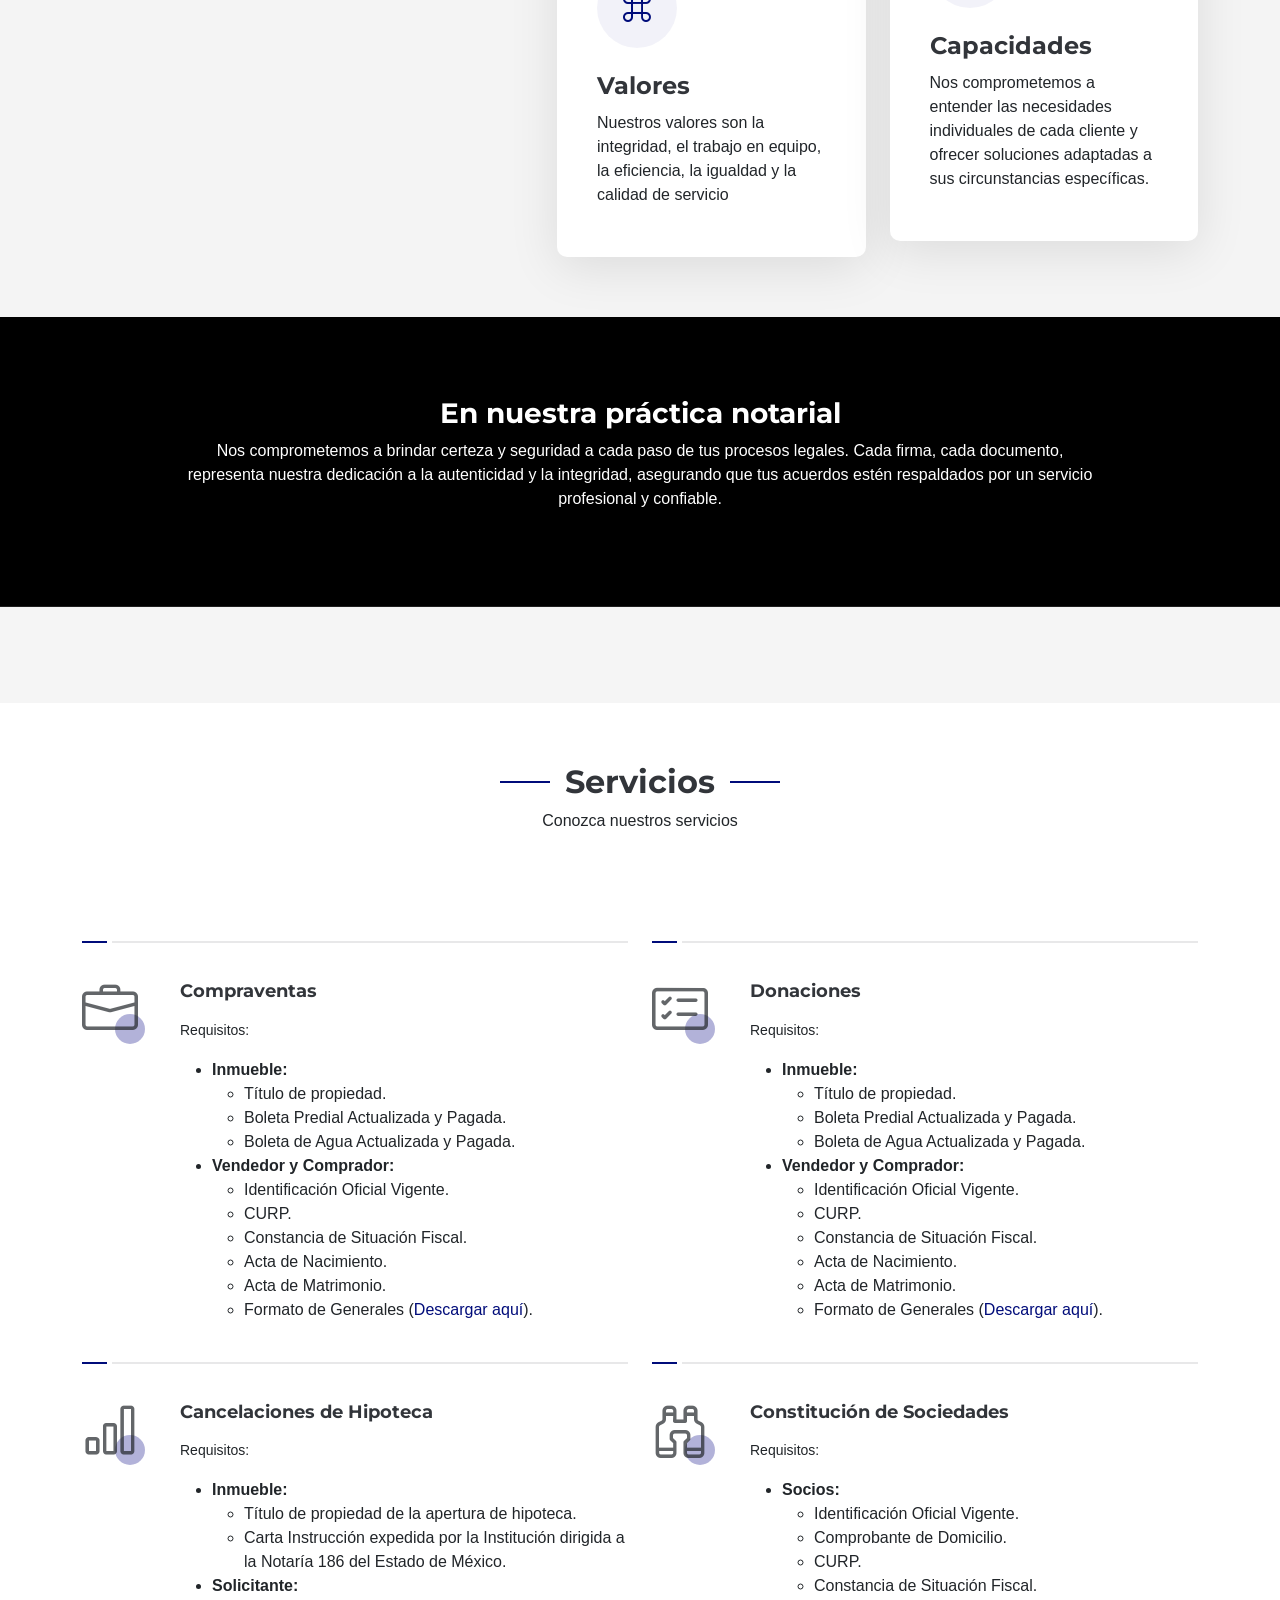
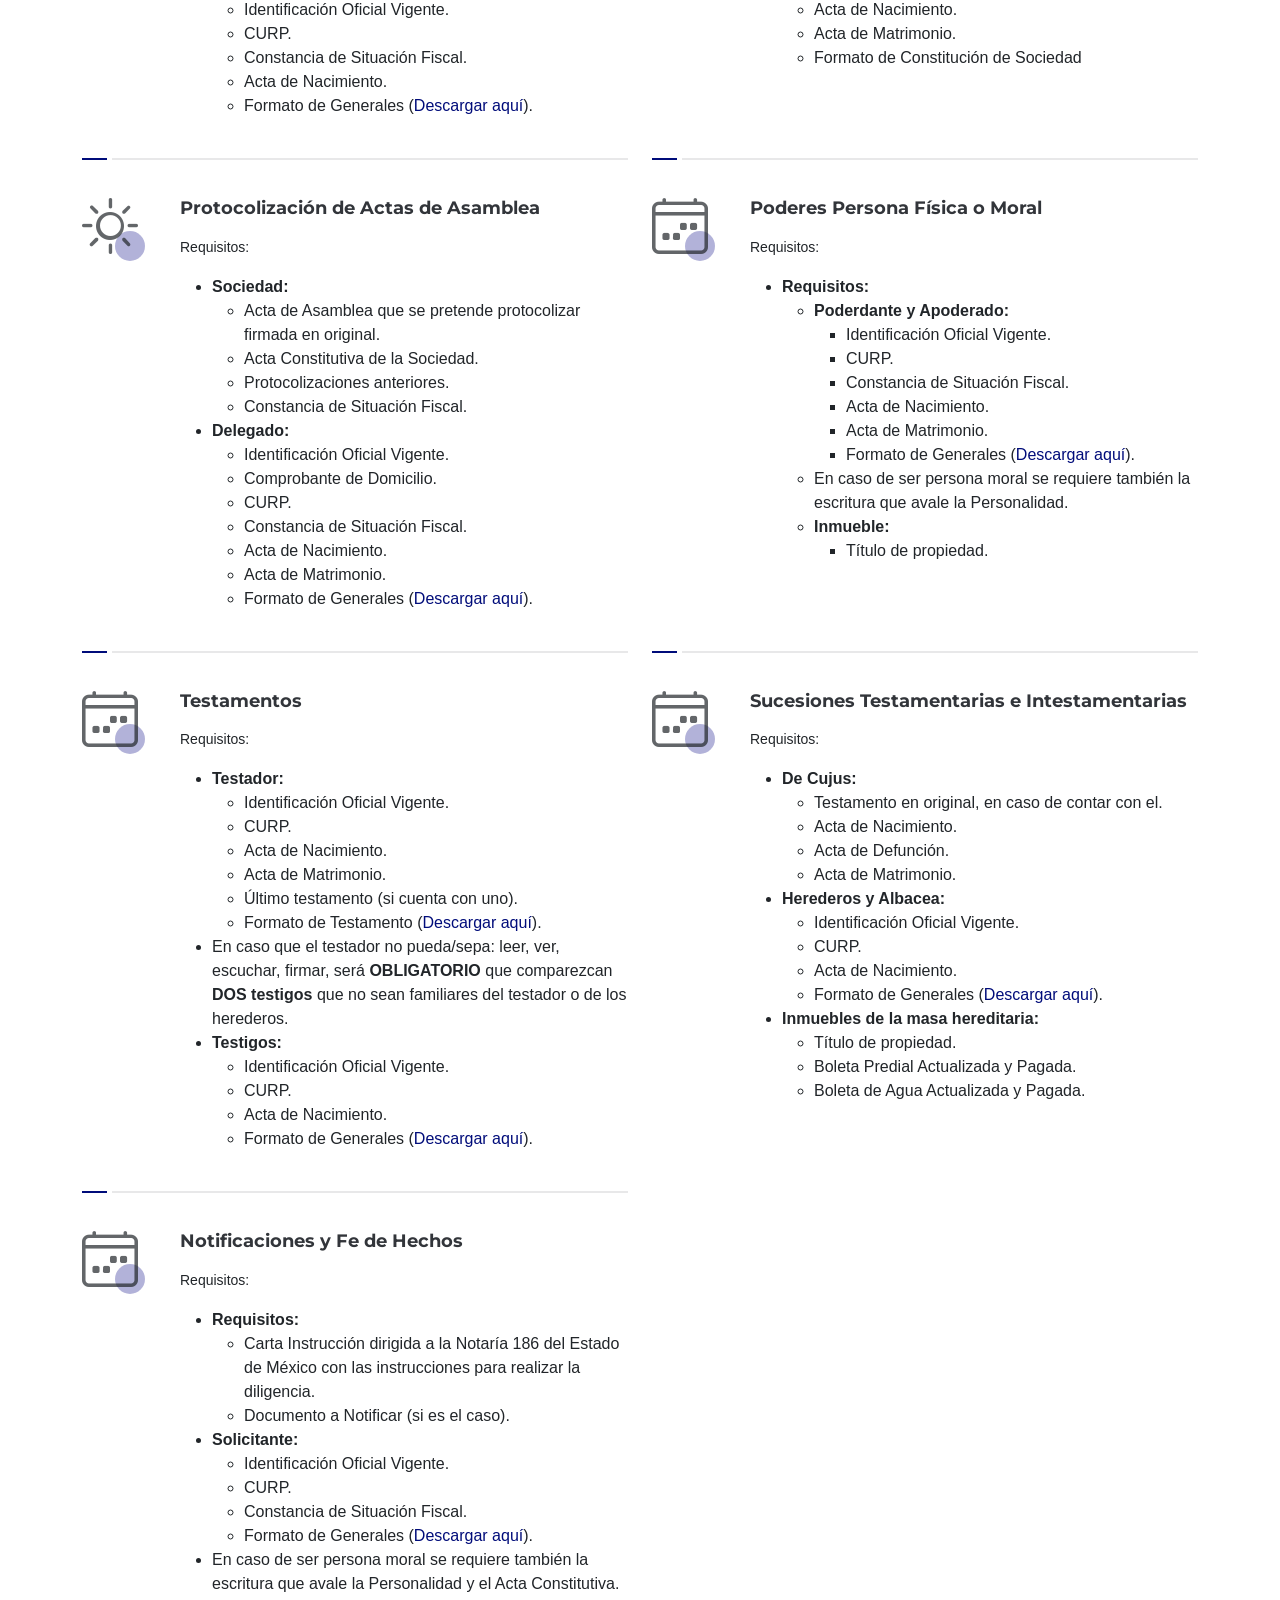
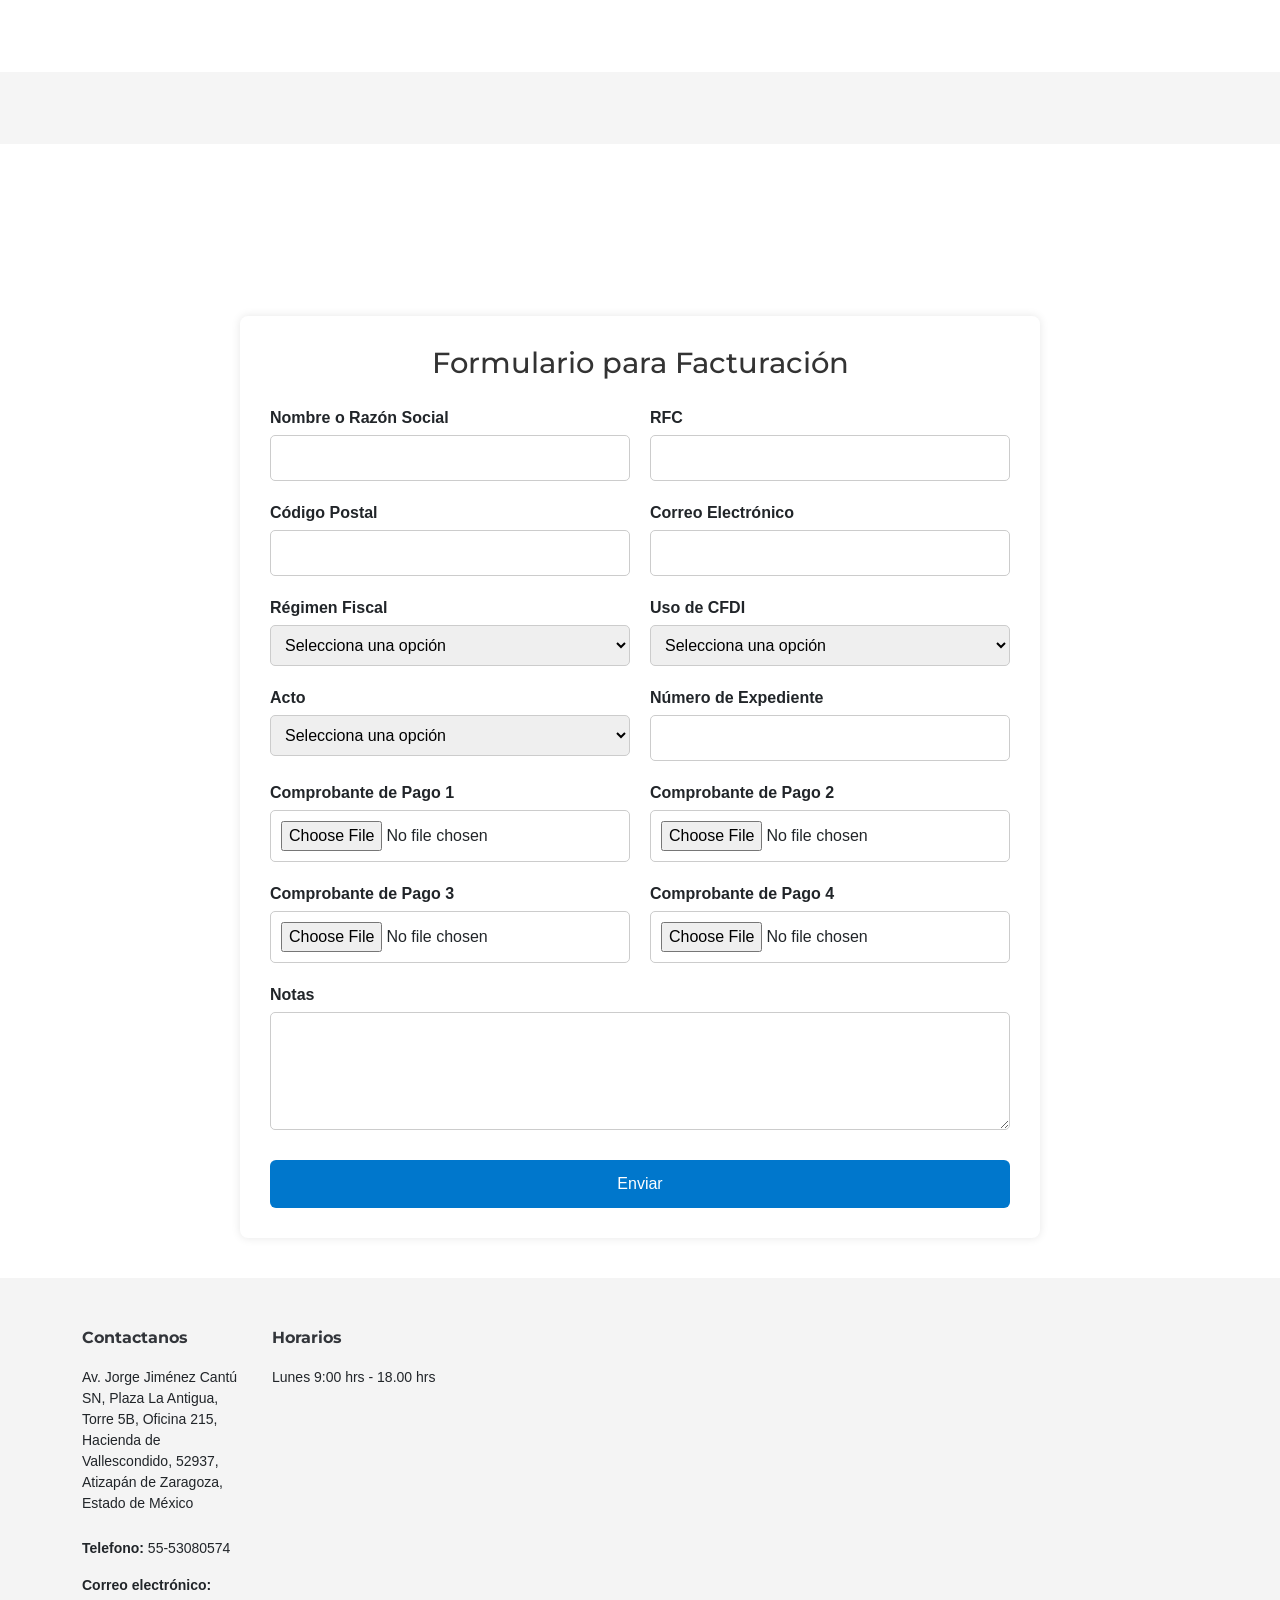
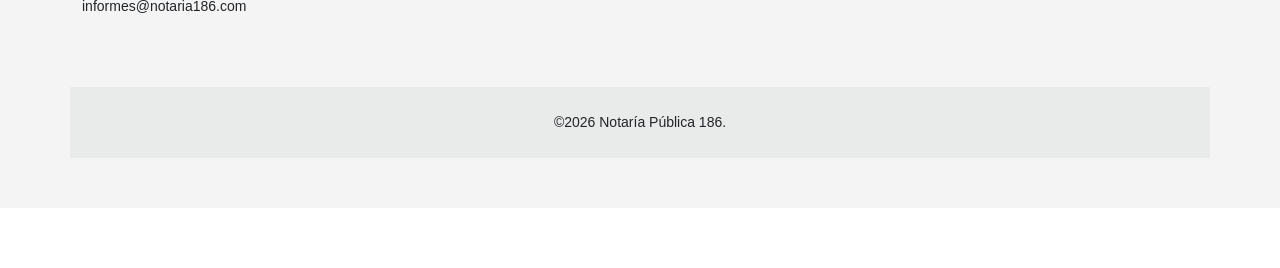
==== commit c00fe105: "Update index.html" ====
--- a/index.html
+++ b/index.html
@@ -879,7 +879,9 @@
           <option value="Ingresos por intereses">Ingresos por intereses</option>
           <option value="Incorporación Fiscal">Incorporación Fiscal</option>
           <option value="Opcional para Grupos de Sociedades">Opcional para Grupos de Sociedades</option>
-          <option value="Personas Físicas con Actividades Empresariales y Profesionales">Personas Físicas con Actividades Empresariales y Profesionales</option>
+          <option value="Personas Físicas con Actividades Empresariales y Profesionales">Personas Físicas con Actividades Empresariales y Profesionales</option>
+                  <option value="Personas Asalariadas">Personas Asalariadas</option>
+                          <option value="Régimen Simplificado de Confianza">Régimen Simplificado de Confianza </option>
         </select>
       </div>
 
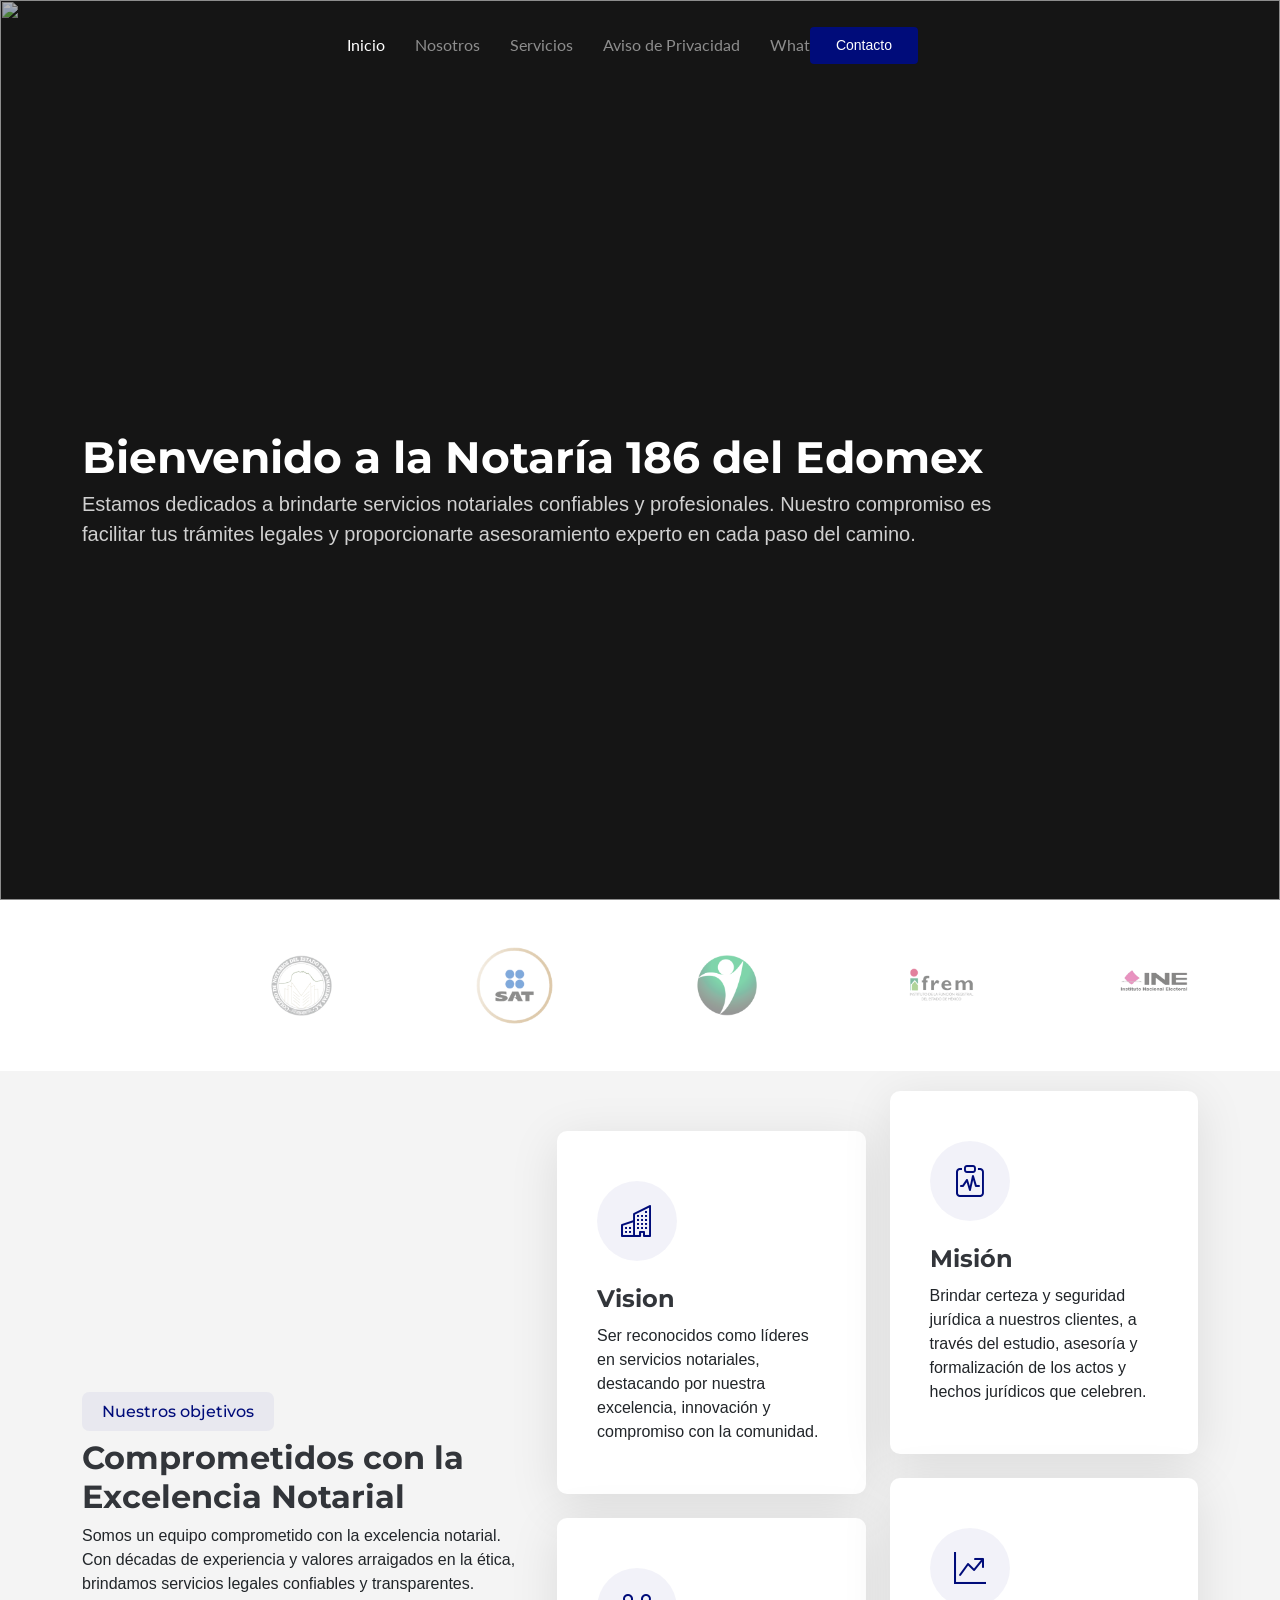
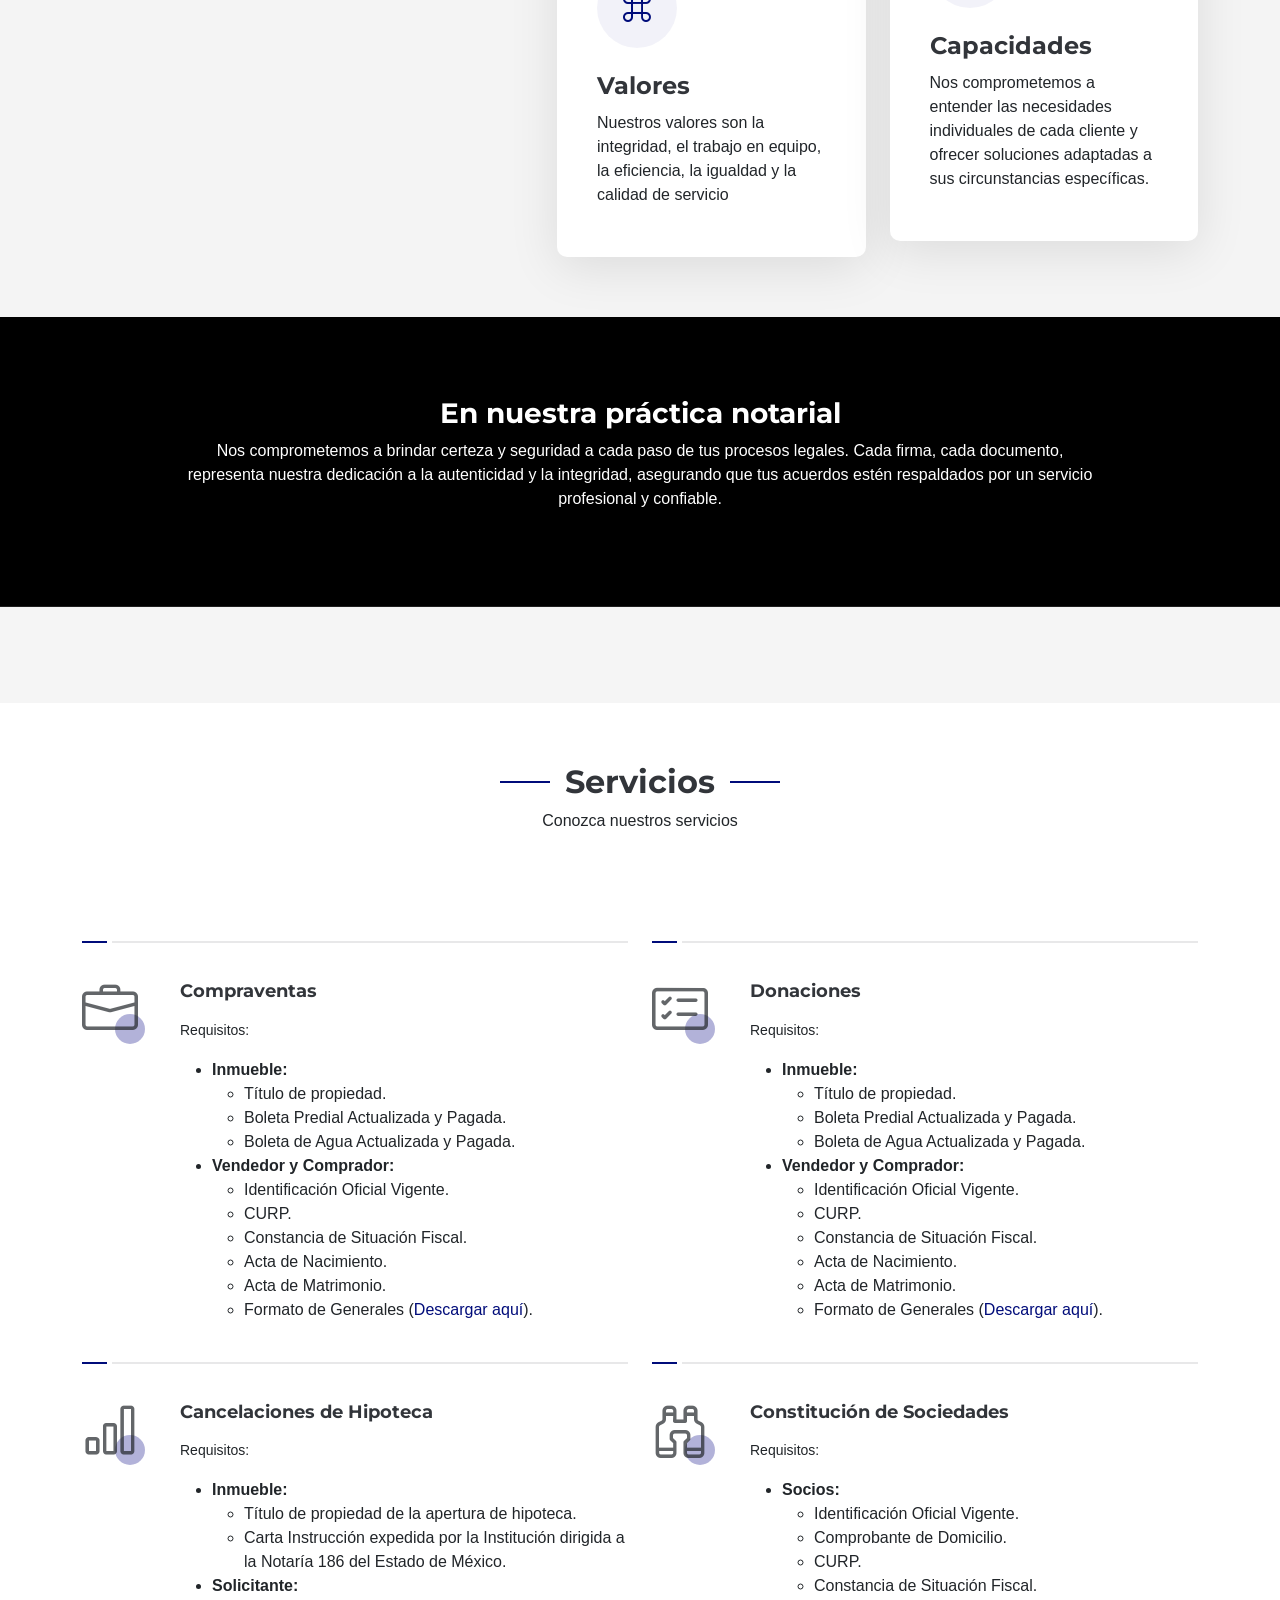
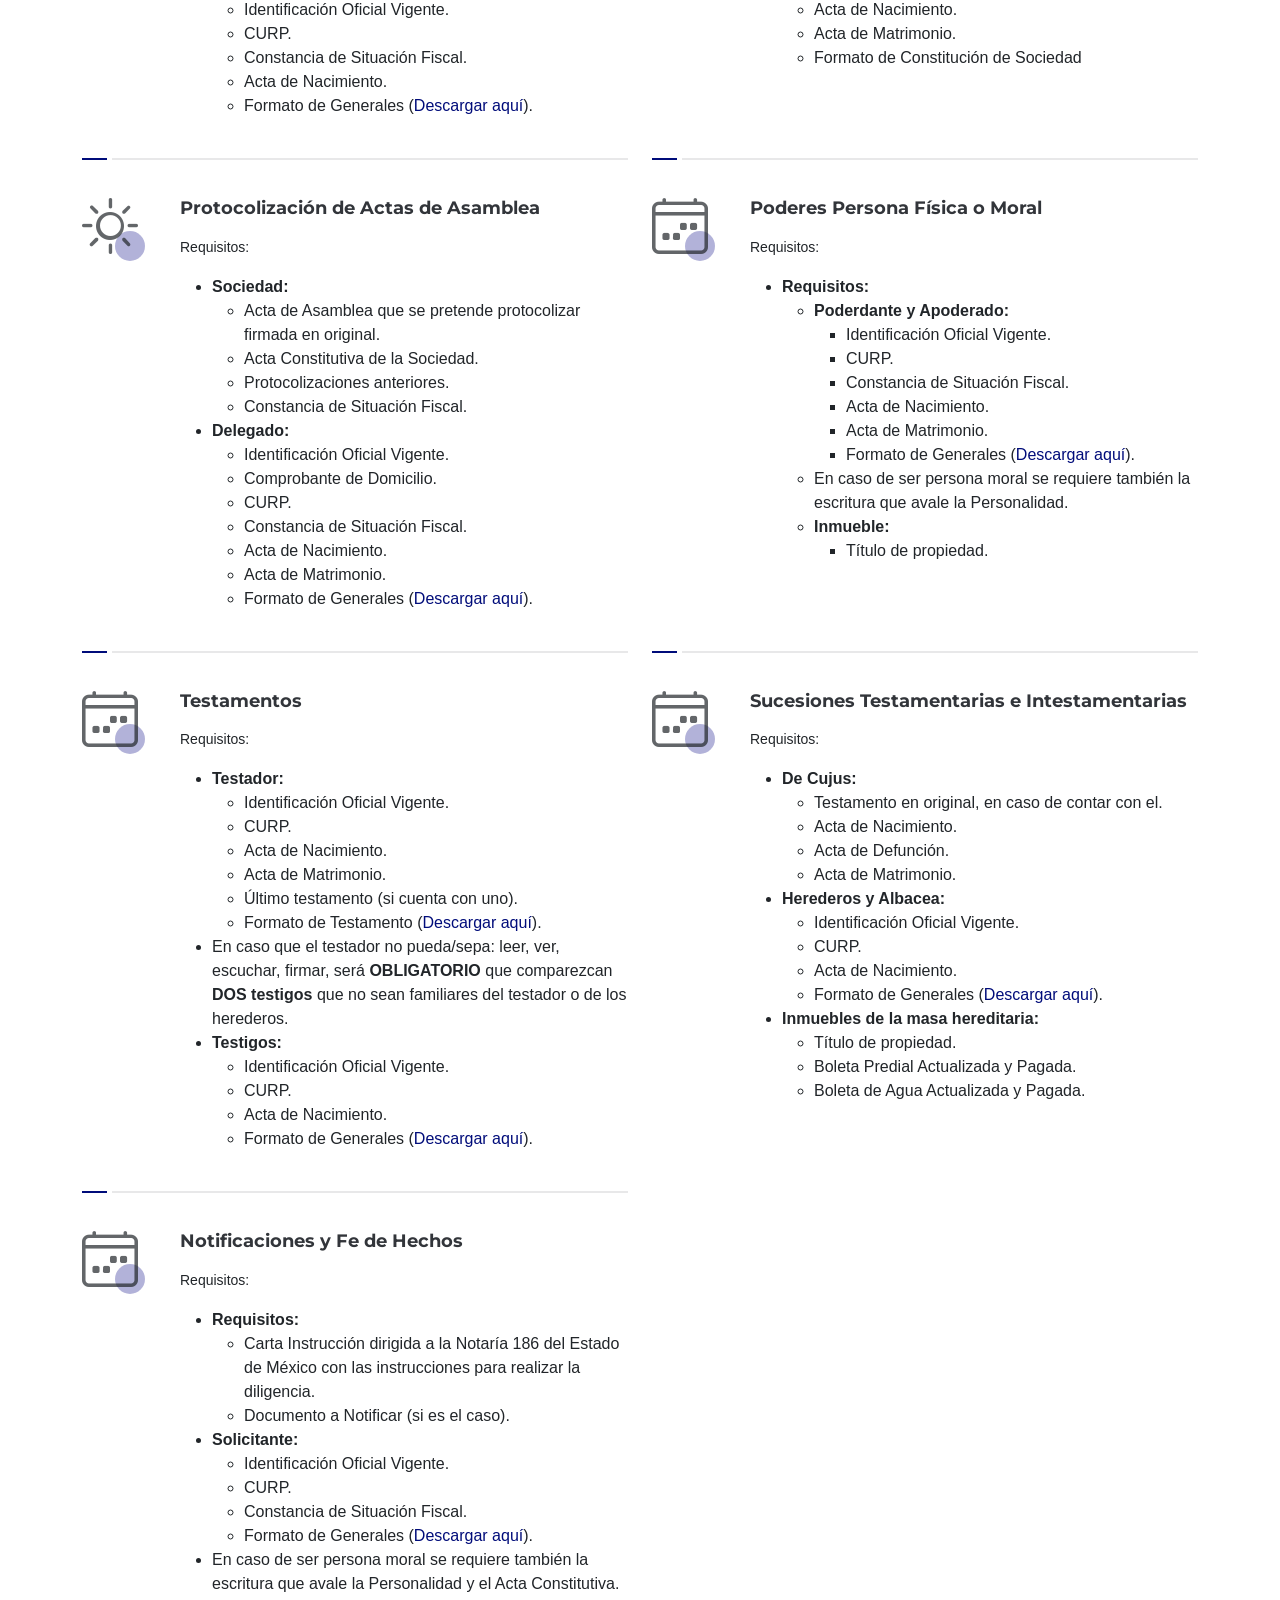
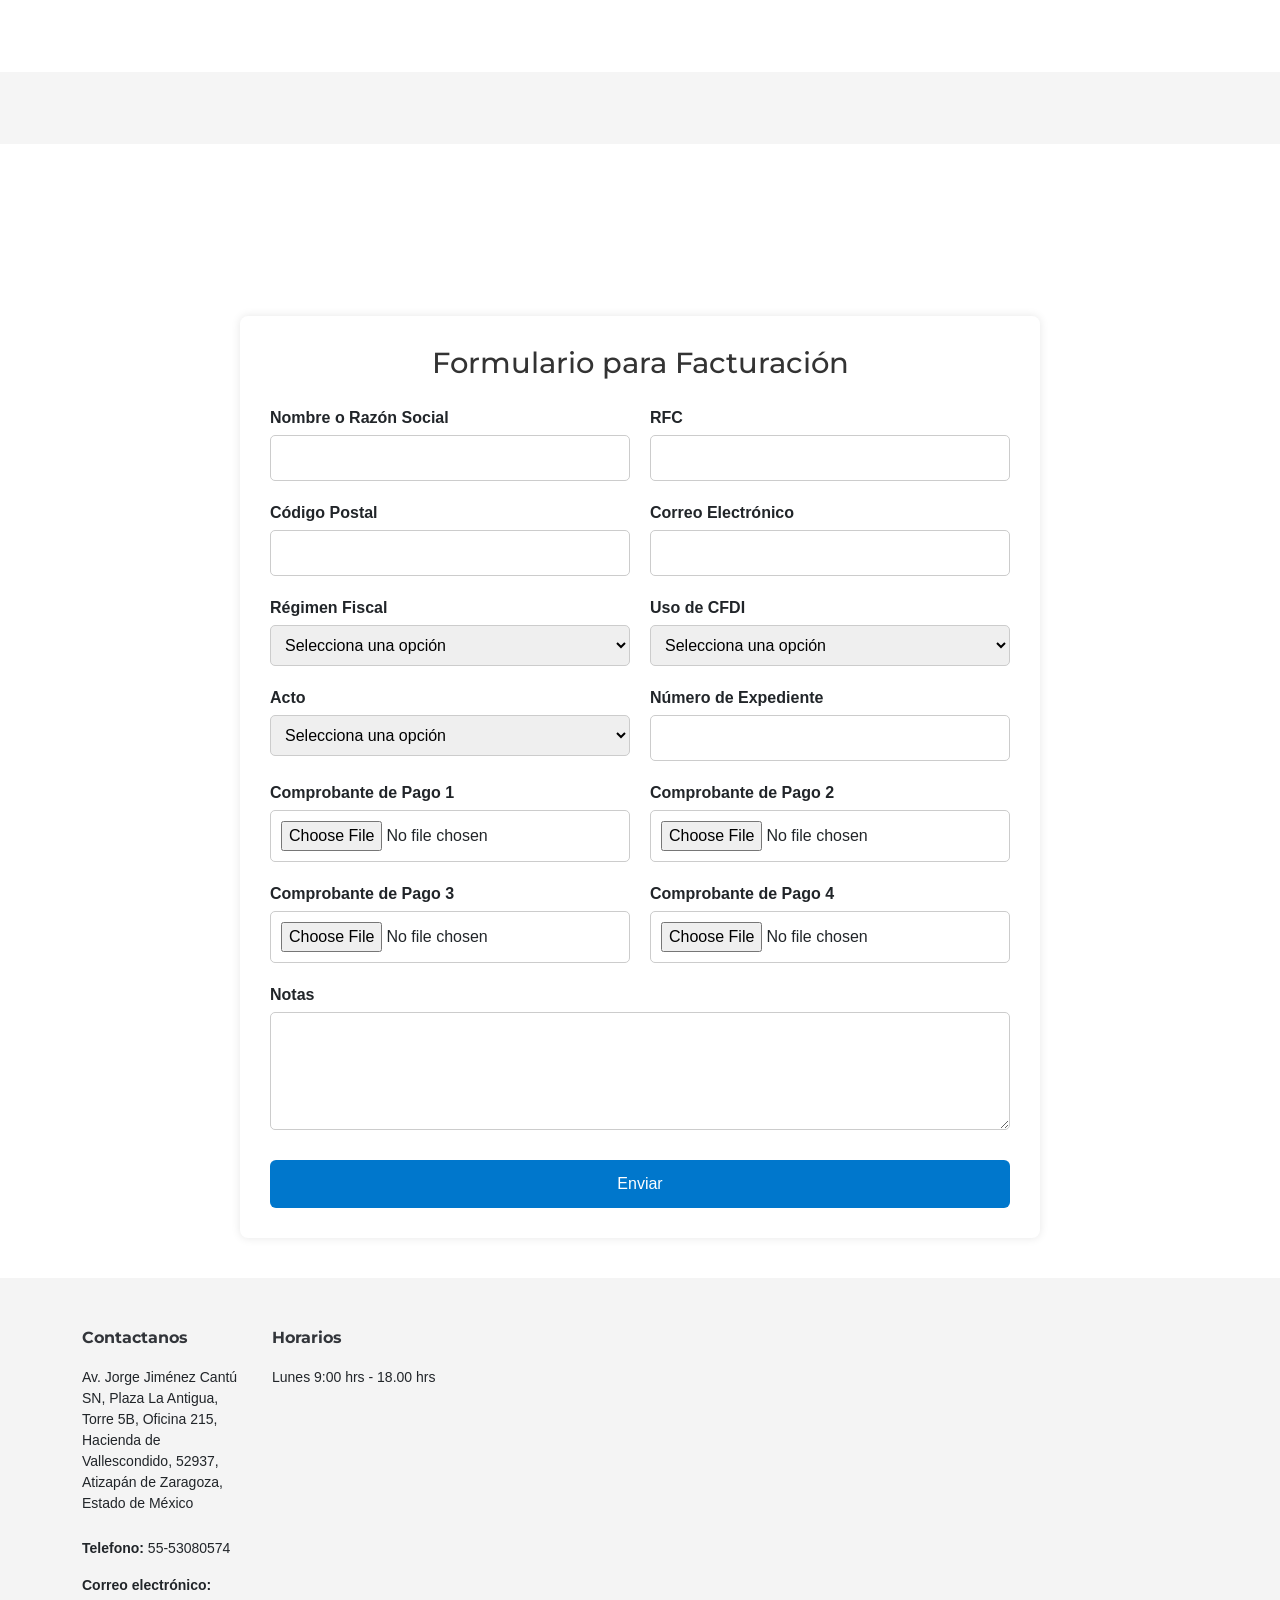
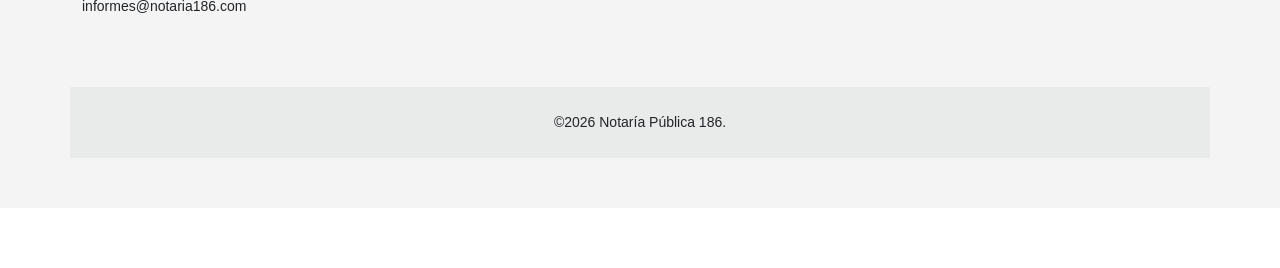
==== commit 884bce9a: "Update index.html" ====
--- a/index.html
+++ b/index.html
@@ -80,7 +80,7 @@
     <!-- Hero Section - Home Page -->
     <section id="hero" class="hero">
 
-      <img src="assets/img/1_.png" alt="" data-aos="fade-in">
+      <img src="assets/img/testamento.jpeg" alt="" data-aos="fade-in">
 
       <div class="container">
         <div class="row">
@@ -879,8 +879,8 @@
           <option value="Ingresos por intereses">Ingresos por intereses</option>
           <option value="Incorporación Fiscal">Incorporación Fiscal</option>
           <option value="Opcional para Grupos de Sociedades">Opcional para Grupos de Sociedades</option>
-          <option value="Personas Físicas con Actividades Empresariales y Profesionales">Personas Físicas con Actividades Empresariales y Profesionales</option>
-                  <option value="Personas Asalariadas">Personas Asalariadas</option>
+          <option value="Personas Físicas con Actividades Empresariales y Profesionales">Personas Físicas con Actividades Empresariales y Profesionales</option>
+                  <option value="Personas Asalariadas">Personas Asalariadas</option>
                           <option value="Régimen Simplificado de Confianza">Régimen Simplificado de Confianza </option>
         </select>
       </div>
@@ -1040,3 +1040,4 @@
 </body>
 
 </html>
+
